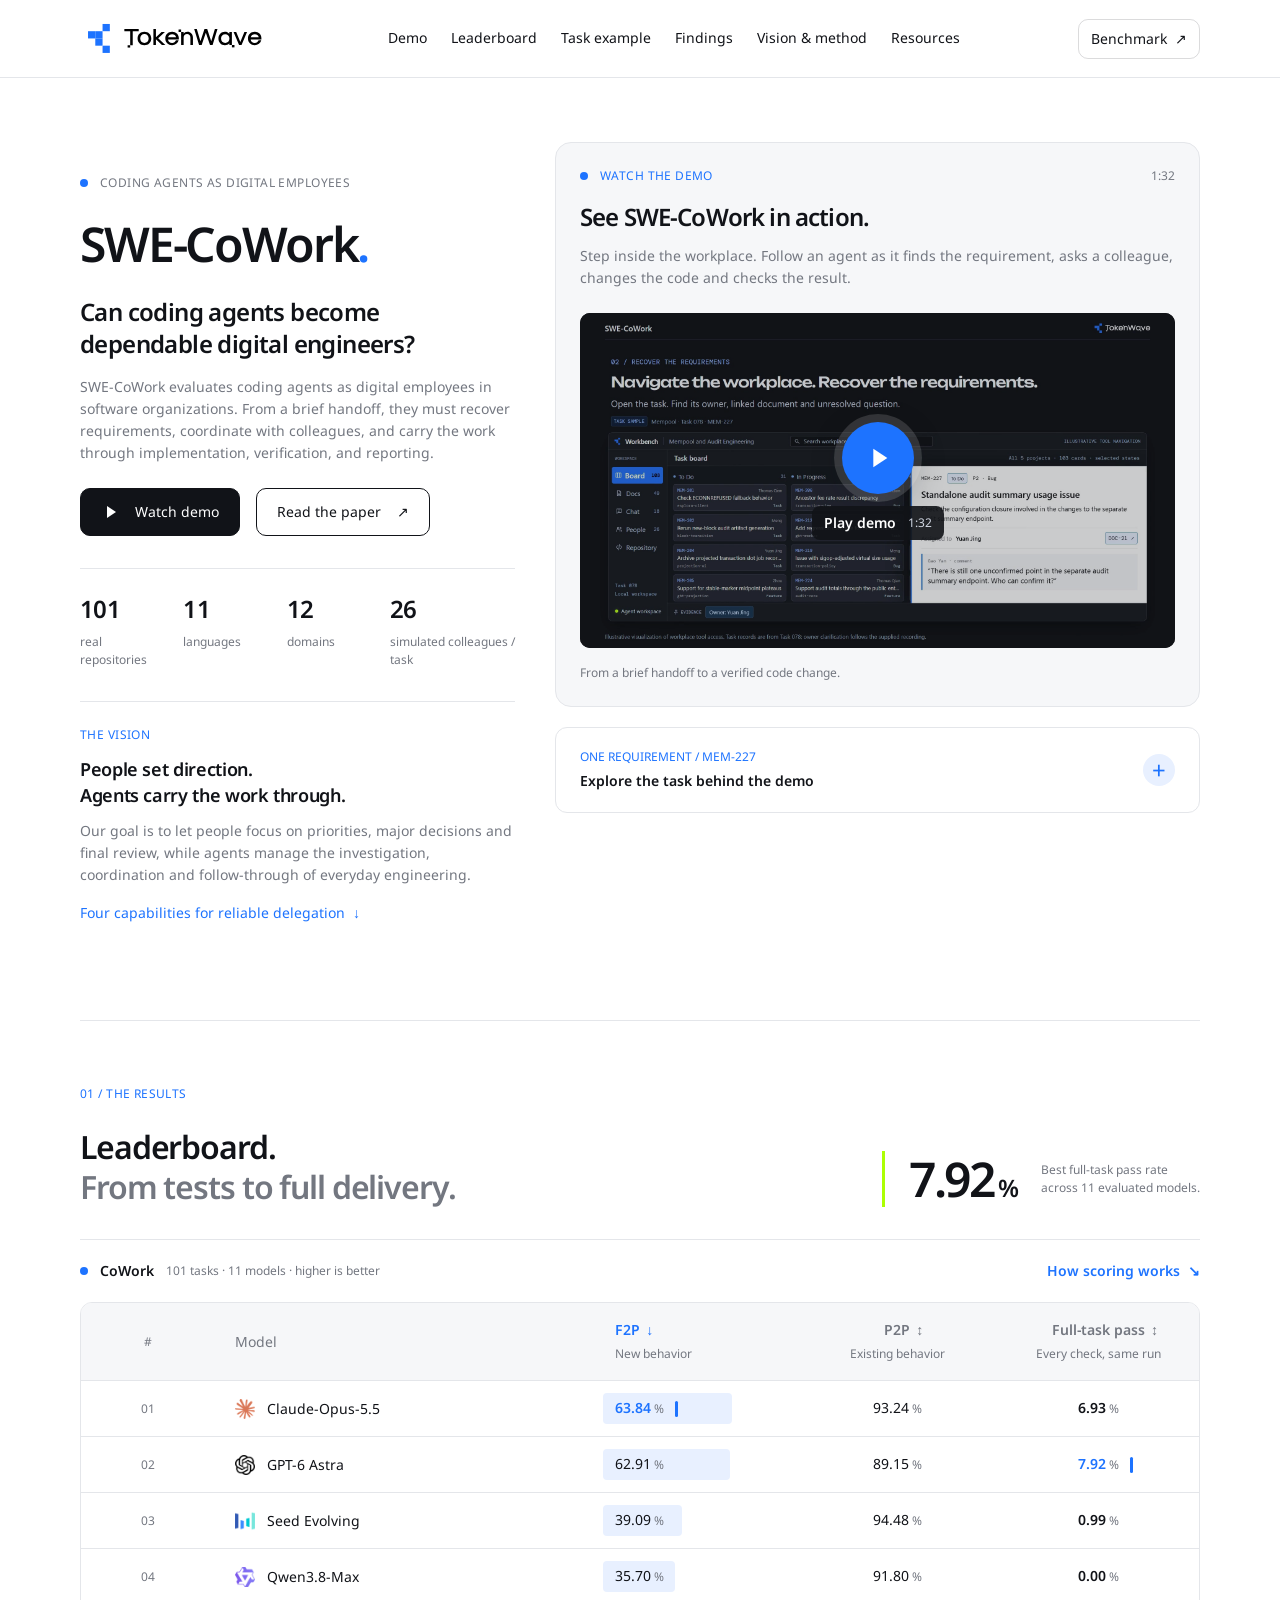
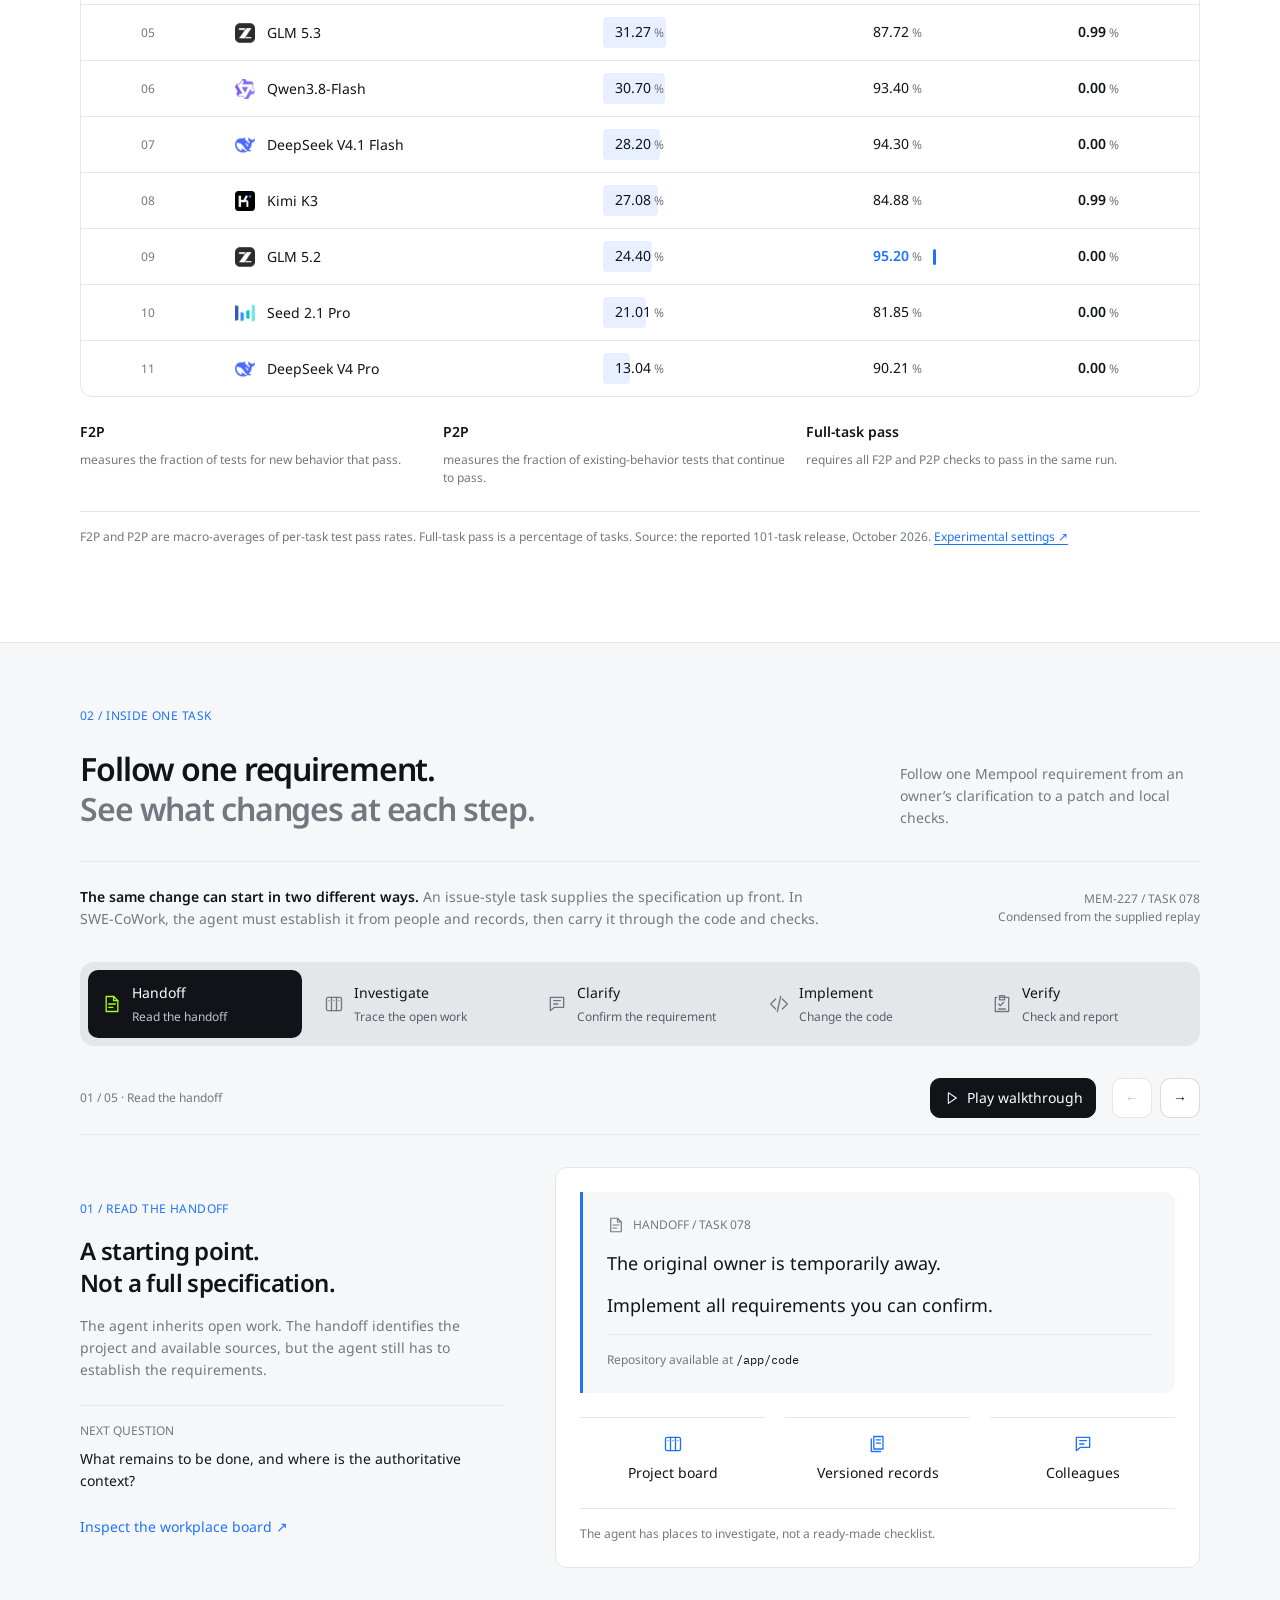
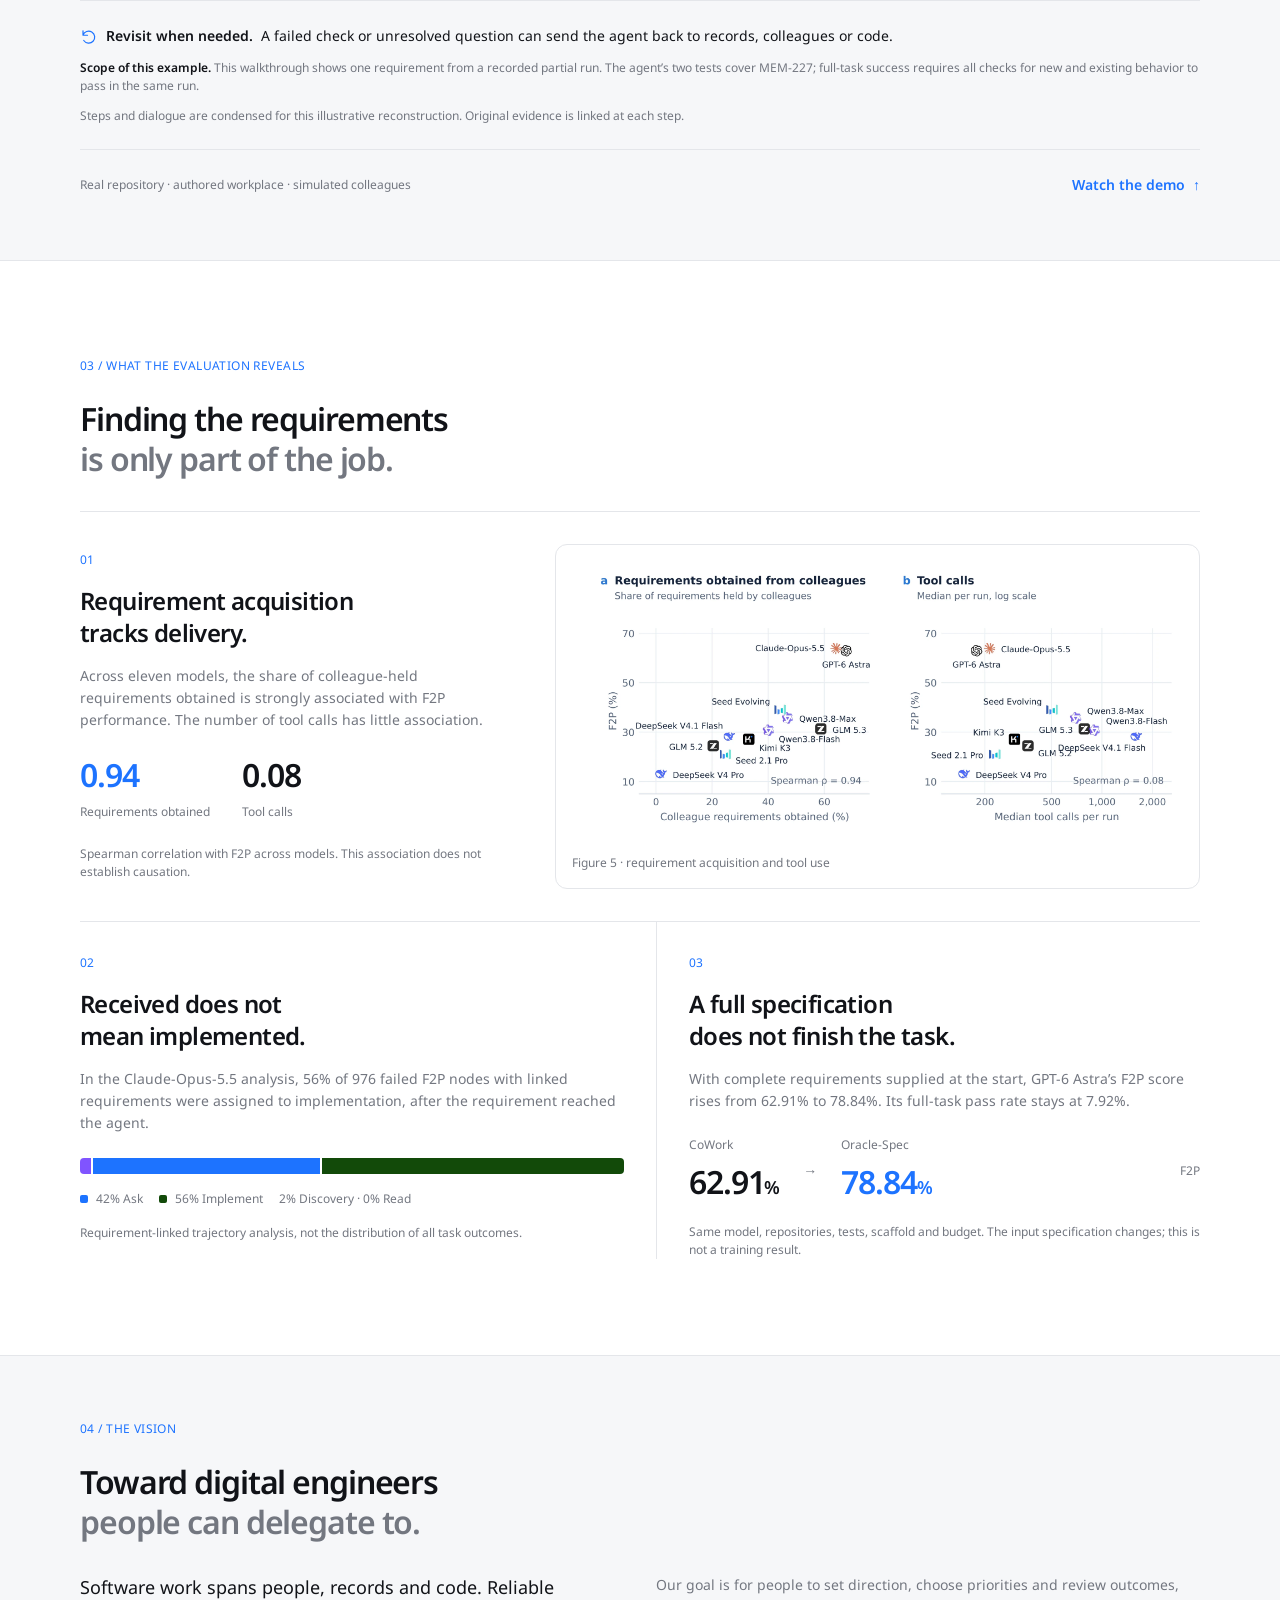
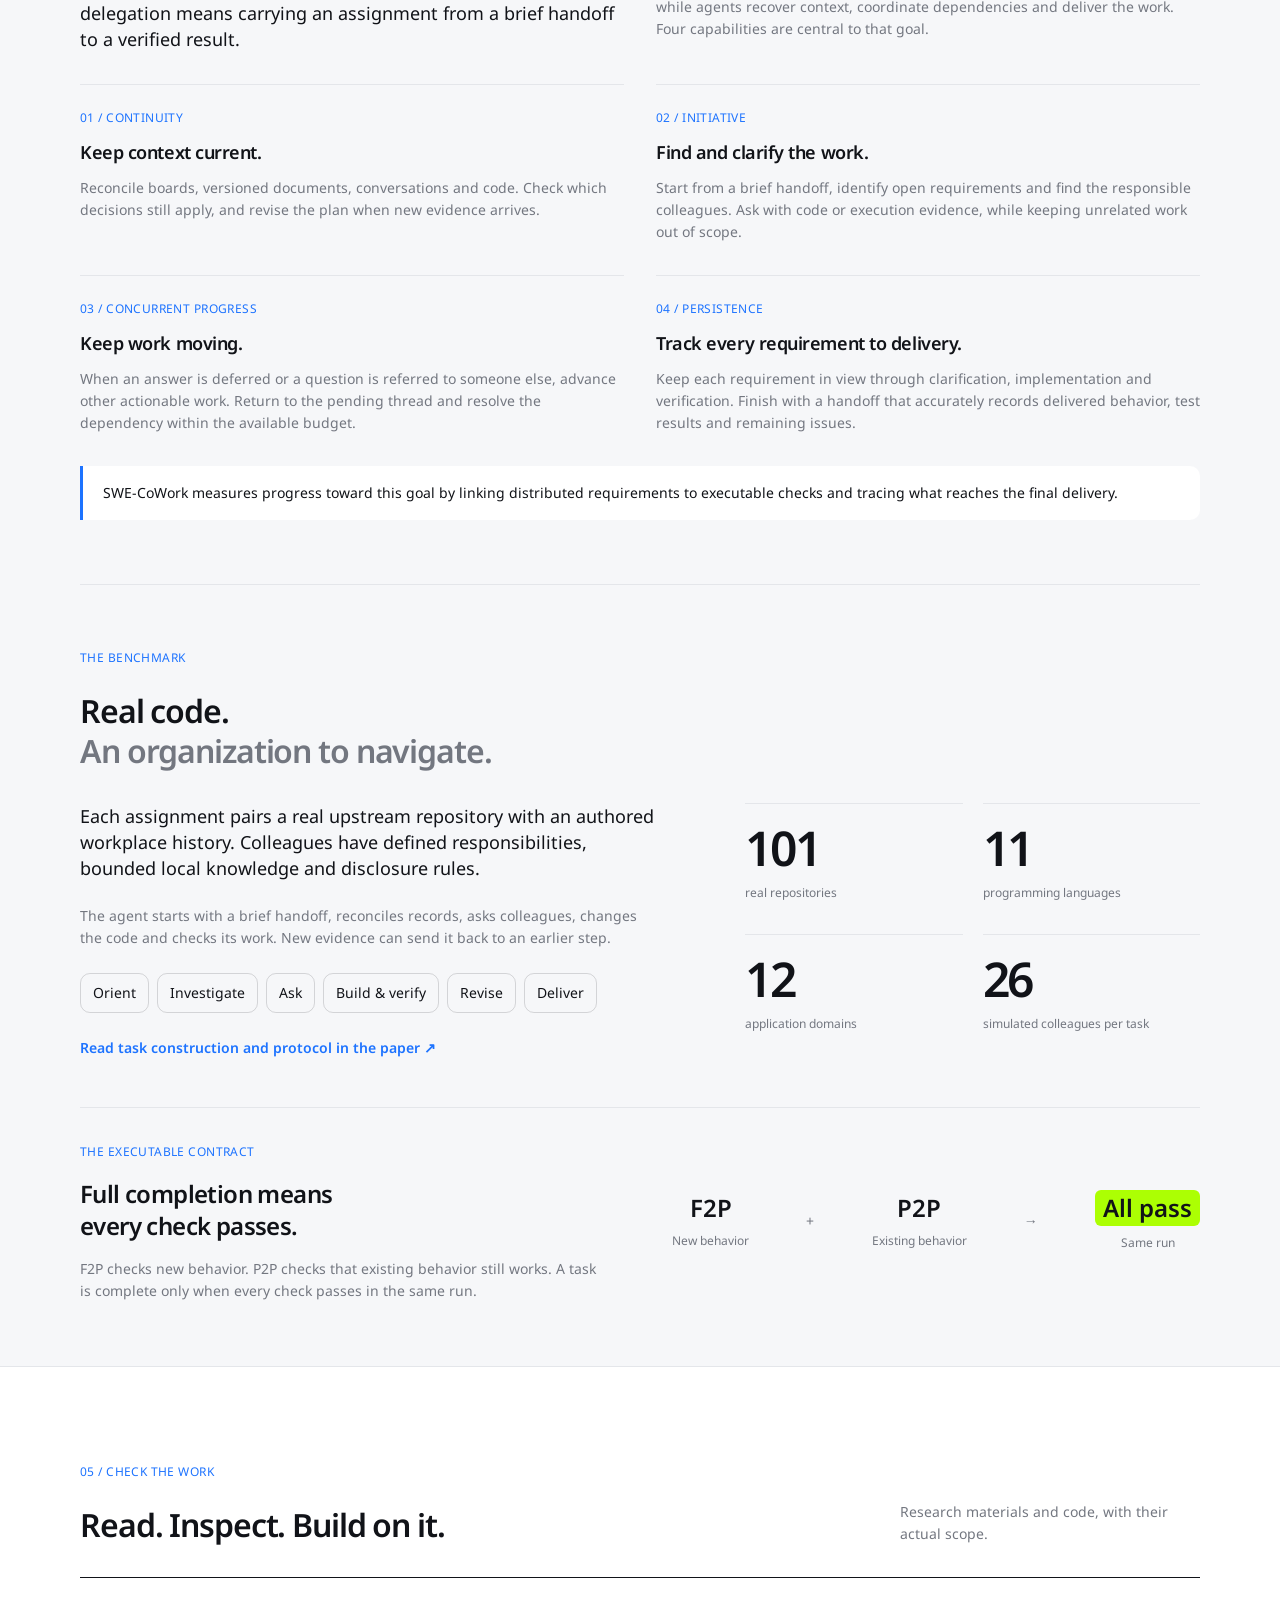
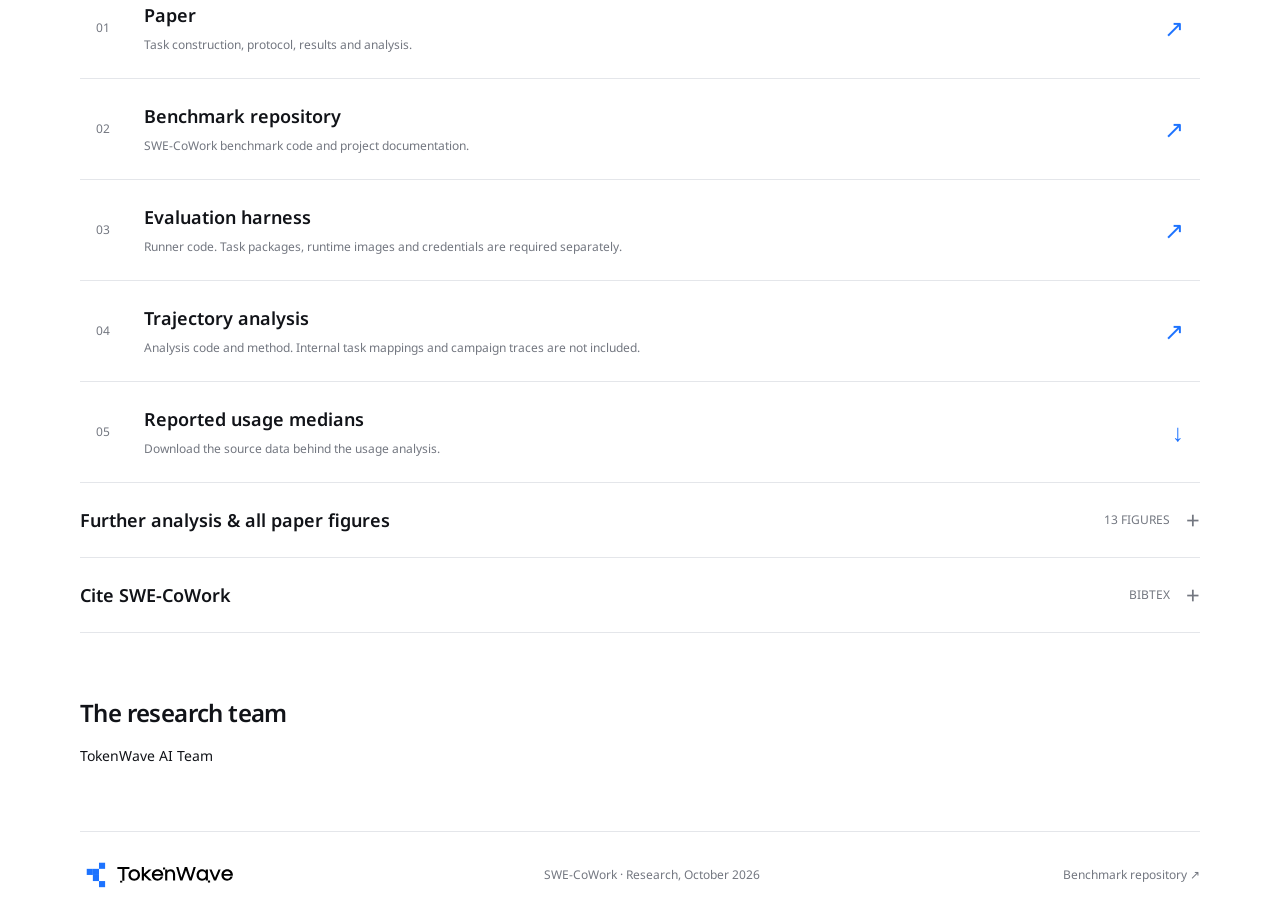
==== index.html @ 83b63624 "Feature an inline demo player in the page hero" ====
<!doctype html>
<html lang="en">
<head>
  <meta charset="utf-8"><meta name="viewport" content="width=device-width,initial-scale=1">
  <meta name="description" content="Toward dependable digital engineers. SWE-CoWork evaluates how coding agents recover requirements, coordinate with colleagues, and carry software work through verification and accountable delivery.">
  <title>SWE-CoWork · Toward dependable digital engineers</title>
  <link rel="canonical" href="https://tokenwave-ai.github.io/swe-cowork-page/">
  <meta property="og:title" content="SWE-CoWork · Toward dependable digital engineers">
  <meta property="og:description" content="A TokenWave AI benchmark for coding agents that recover requirements, coordinate with colleagues, and carry software work through verification and accountable delivery.">
  <meta property="og:type" content="website">
  <meta property="og:url" content="https://tokenwave-ai.github.io/swe-cowork-page/">
  <meta property="og:image" content="https://tokenwave-ai.github.io/swe-cowork-page/assets/swe-cowork-demo-poster.jpg">
  <meta name="twitter:card" content="summary_large_image">
  <meta name="theme-color" content="#FFFFFF"><link rel="icon" href="static/favicon.svg"><link rel="stylesheet" href="styles.css?v=20261106-demo"><link rel="stylesheet" href="flow.css?v=20261105">
  <script defer src="script.js?v=20261106-demo"></script>
</head>
<body>
<svg class="icon-definitions" aria-hidden="true" xmlns="http://www.w3.org/2000/svg"><defs>
<symbol id="icon-handoff" viewBox="0 0 24 24"><path d="M14 3H5v18h14V8Z"/><path d="M14 3v5h5M8 12h8M8 16h5"/></symbol>
<symbol id="icon-board" viewBox="0 0 24 24"><rect x="3" y="4" width="18" height="16" rx="2"/><path d="M9 4v16M15 4v16M6 8h0M12 8h0M18 8h0"/></symbol>
<symbol id="icon-docs" viewBox="0 0 24 24"><path d="M7 3h11v15H7zM4 6v15h11M10 7h5M10 11h5"/></symbol>
<symbol id="icon-chat" viewBox="0 0 24 24"><path d="M4 4h16v12H9l-5 4Z"/><path d="M8 8h8M8 12h5"/></symbol>
<symbol id="icon-code" viewBox="0 0 24 24"><path d="m8 6-6 6 6 6M16 6l6 6-6 6M14 3l-4 18"/></symbol>
<symbol id="icon-checks" viewBox="0 0 24 24"><path d="M9 4h11v17H4V4h2M9 2h6v5H9zM8 12l2 2 4-4M8 18h8"/></symbol>
<symbol id="icon-tick" viewBox="0 0 24 24"><path d="m4 12 5 5L20 6"/></symbol>
<symbol id="icon-arrow" viewBox="0 0 24 24"><path d="M3 12h18m-6-6 6 6-6 6"/></symbol>
<symbol id="icon-play" viewBox="0 0 24 24"><path d="m8 4 12 8-12 8Z"/></symbol>
<symbol id="icon-revisit" viewBox="0 0 24 24"><path d="M4 5v6h6M4 11a8 8 0 1 1 1 7"/></symbol>
</defs></svg>
  <a class="skip" href="#main">Skip to content</a>
  <header class="site-header">
    <a class="brand" href="#top" aria-label="TokenWave — back to top"><img src="assets/tokenwave-horizontal-black.svg" alt="TokenWave" width="475" height="113"></a>
    <nav aria-label="Main navigation"><a href="#demo">Demo</a><a href="#leaderboard">Leaderboard</a><a href="#task">Task example</a><a href="#findings">Findings</a><a href="#method">Vision &amp; method</a><a href="#resources">Resources</a></nav>
    <a class="repository-link" href="https://github.com/TokenWave-AI/swe-cowork-bench" target="_blank" rel="noopener">Benchmark <span aria-hidden="true">↗</span></a>
  </header>
  <main id="main">
    <section class="hero wrap" id="top" aria-labelledby="hero-title">
      <div class="hero-copy">
        <div class="eyebrow"><span class="live-dot"></span> CODING AGENTS AS DIGITAL EMPLOYEES</div>
        <h1 id="hero-title">SWE-<wbr>CoWork<span class="title-period">.</span></h1>
        <p class="hero-question">Can coding agents become<br class="desktop-break"> dependable digital engineers?</p>
        <p class="hero-description">SWE-CoWork evaluates coding agents as digital employees in software organizations. From a brief handoff, they must recover requirements, coordinate with colleagues, and carry the work through implementation, verification, and reporting.</p>
        <div class="hero-actions"><a class="button primary demo-trigger" href="#demo" data-play-demo aria-controls="demo-video"><svg aria-hidden="true"><use href="#icon-play"></use></svg>Watch demo</a><a class="button paper-link" href="static/SWE-CoWork.pdf" target="_blank" rel="noopener">Read the paper <span aria-hidden="true">↗</span></a></div>
        <dl class="hero-specs"><div><dt>101</dt><dd>real repositories</dd></div><div><dt>11</dt><dd>languages</dd></div><div><dt>12</dt><dd>domains</dd></div><div><dt>26</dt><dd>simulated colleagues / task</dd></div></dl>
        <div class="hero-vision">
          <span class="mono">THE VISION</span>
          <h2>People set direction.<br>Agents carry the work through.</h2>
          <p>Our goal is to let people focus on priorities, major decisions and final review, while agents manage the investigation, coordination and follow-through of everyday engineering.</p>
          <a class="text-link" href="#vision">Four capabilities for reliable delegation <span aria-hidden="true">↓</span></a>
        </div>
      </div>
      <div class="hero-dossier">
        <section class="demo-card" id="demo" aria-labelledby="demo-title">
          <div class="demo-heading"><p class="eyebrow"><span class="live-dot"></span> WATCH THE DEMO</p><span class="demo-duration">1:32</span></div>
          <h2 id="demo-title">See SWE-CoWork in action.</h2>
          <p class="demo-description">Step inside the workplace. Follow an agent as it finds the requirement, asks a colleague, changes the code and checks the result.</p>
          <div class="demo-player">
            <video id="demo-video" controls playsinline preload="none" width="1920" height="1080" tabindex="0" aria-label="SWE-CoWork demo" poster="assets/swe-cowork-demo-poster.jpg"><source src="assets/swe-cowork-demo.mp4" type="video/mp4">Your browser does not support this video. <a href="assets/swe-cowork-demo.mp4">Watch the demo.</a></video>
            <button class="demo-play" type="button" aria-label="Play the SWE-CoWork demo, 1 minute 32 seconds" aria-controls="demo-video" hidden><span class="demo-play-icon"><svg aria-hidden="true"><use href="#icon-play"></use></svg></span><span class="demo-play-label">Play demo <span>1:32</span></span></button>
          </div>
          <p class="demo-status" role="status" hidden>The video could not start. <a href="assets/swe-cowork-demo.mp4" target="_blank" rel="noopener">Open the demo directly ↗</a></p>
          <p class="demo-caption">From a brief handoff to a verified code change.</p>
        </section>
        <details class="hero-case">
          <summary><span><small>ONE REQUIREMENT / MEM-227</small><b>Explore the task behind the demo</b></span><span class="hero-case-toggle" aria-hidden="true">+</span></summary>
        <div class="file-tabs" aria-hidden="true"><span>Records</span><span>Colleagues</span><span>Code & checks</span></div>
        <div class="dossier-sheet chain-sheet"><div class="dossier-heading"><span class="mono">ONE REQUIREMENT / MEM-227</span><span class="dossier-status">Illustrative reconstruction</span></div><p class="hero-case-context">A Mempool task: decide what the audit summary should return when no saved audit exists.</p><div class="hero-chain" aria-label="Explore the requirement chain"><button type="button" class="hero-chain-node" data-flow-step="0" aria-pressed="true"><span class="hero-node-icon"><svg aria-hidden="true"><use href="#icon-handoff"></use></svg></span><span><b>Read the handoff</b><small>The original owner is away, and the agent takes over the Mempool work. The handoff points to project records and colleagues.</small></span><span class="hero-node-number">01</span></button><button type="button" class="hero-chain-node" data-flow-step="1" aria-pressed="false"><span class="hero-node-icon"><svg aria-hidden="true"><use href="#icon-board"></use></svg></span><span><b>Trace the open work</b><small>The board lists MEM-227, an unfinished audit-summary task. The agent finds Yuan Jing, the colleague who can confirm the requirements.</small></span><span class="hero-node-number">02</span></button><button type="button" class="hero-chain-node" data-flow-step="2" aria-pressed="false"><span class="hero-node-icon"><svg aria-hidden="true"><use href="#icon-chat"></use></svg></span><span><b>Confirm the requirement</b><small>The colleague confirms two cases: return saved audit data when it exists; otherwise return null. Do not generate a summary from transactions.</small></span><span class="hero-node-number">03</span></button><button type="button" class="hero-chain-node" data-flow-step="3" aria-pressed="false"><span class="hero-node-icon"><svg aria-hidden="true"><use href="#icon-code"></use></svg></span><span><b>Change the code</b><small>The agent removes the code that generates a summary when no audit exists. The function now returns the saved audit or null.</small></span><span class="hero-node-number">04</span></button><button type="button" class="hero-chain-node" data-flow-step="4" aria-pressed="false"><span class="hero-node-icon"><svg aria-hidden="true"><use href="#icon-checks"></use></svg></span><span><b>Check and report</b><small>The agent tests what happens with and without saved audit data. Both tests pass, matching the two cases the colleague described.</small></span><span class="hero-node-number">05</span></button></div><div class="hero-chain-note" data-hero-note><span class="mono">START WITH THE HANDOFF</span><p>The handoff identifies the project and where to look next. The agent uses the board, project records and colleagues to work out which requirements remain open.</p></div><div class="hero-chain-actions"><a href="#task">Explore this requirement ↓</a></div></div>
        </details>
      </div>
    </section>

    <section class="leaderboard section wrap" id="leaderboard" aria-labelledby="leaderboard-title">
      <div class="section-top"><div><p class="eyebrow section-index">01 / THE RESULTS</p><h2 id="leaderboard-title">Leaderboard.<br> <span class="quiet">From tests to full delivery.</span></h2></div><div class="result-callout"><strong>7.92<span>%</span></strong><p>Best full-task pass rate<br> across 11 evaluated models.</p></div></div>
      <div class="leaderboard-toolbar"><div class="setting"><span class="live-dot"></span><strong>CoWork</strong><span>101 tasks · 11 models · higher is better</span></div><a class="text-link" href="#evaluation">How scoring works <span aria-hidden="true">↘</span></a></div>
      <div class="table-scroll" role="region" aria-label="Model leaderboard, scroll horizontally on small screens" tabindex="0">
        <table class="leaderboard-table"><caption class="sr-only">Model results in the CoWork setting. Click a metric heading to sort.</caption><thead><tr><th scope="col" class="rank">#</th><th scope="col">Model</th><th scope="col" aria-sort="descending" data-col="f2p"><button data-sort="f2p" type="button"><span class="metric-heading">F2P<span class="sort-arrow" aria-hidden="true">↓</span></span><small>New behavior</small></button></th><th scope="col" data-col="p2p"><button data-sort="p2p" type="button"><span class="metric-heading">P2P<span class="sort-arrow" aria-hidden="true">↕</span></span><small>Existing behavior</small></button></th><th scope="col" data-col="passRate"><button data-sort="passRate" type="button"><span class="metric-heading">Full-task pass<span class="sort-arrow" aria-hidden="true">↕</span></span><small>Every check, same run</small></button></th></tr></thead><tbody><tr data-name="Claude-Opus-5.5"><td class="rank">01</td><th scope="row"><span class="model-id"><img src="static/logos/claude.png" alt="">Claude-Opus-5.5</span></th><td class="score-cell" data-value="63.84"><span class="score-bar" style="--score:63.84%"></span><span class="metric-value">63.84<small>%</small></span></td><td data-value="93.24"><span class="metric-value">93.24<small>%</small></span></td><td data-value="6.93"><b class="metric-value">6.93<small>%</small></b></td></tr><tr data-name="GPT-6 Astra"><td class="rank">02</td><th scope="row"><span class="model-id"><img src="static/logos/gpt.png" alt="">GPT-6 Astra</span></th><td class="score-cell" data-value="62.91"><span class="score-bar" style="--score:62.91%"></span><span class="metric-value">62.91<small>%</small></span></td><td data-value="89.15"><span class="metric-value">89.15<small>%</small></span></td><td data-value="7.92"><b class="metric-value">7.92<small>%</small></b></td></tr><tr data-name="Seed Evolving"><td class="rank">03</td><th scope="row"><span class="model-id"><img src="static/logos/seed.png" alt="">Seed Evolving</span></th><td class="score-cell" data-value="39.09"><span class="score-bar" style="--score:39.09%"></span><span class="metric-value">39.09<small>%</small></span></td><td data-value="94.48"><span class="metric-value">94.48<small>%</small></span></td><td data-value="0.99"><b class="metric-value">0.99<small>%</small></b></td></tr><tr data-name="Qwen3.8-Max"><td class="rank">04</td><th scope="row"><span class="model-id"><img src="static/logos/qwen.png" alt="">Qwen3.8-Max</span></th><td class="score-cell" data-value="35.7"><span class="score-bar" style="--score:35.7%"></span><span class="metric-value">35.70<small>%</small></span></td><td data-value="91.8"><span class="metric-value">91.80<small>%</small></span></td><td data-value="0.0"><b class="metric-value">0.00<small>%</small></b></td></tr><tr data-name="GLM 5.3"><td class="rank">05</td><th scope="row"><span class="model-id"><img src="static/logos/glm.png" alt="">GLM 5.3</span></th><td class="score-cell" data-value="31.27"><span class="score-bar" style="--score:31.27%"></span><span class="metric-value">31.27<small>%</small></span></td><td data-value="87.72"><span class="metric-value">87.72<small>%</small></span></td><td data-value="0.99"><b class="metric-value">0.99<small>%</small></b></td></tr><tr data-name="Qwen3.8-Flash"><td class="rank">06</td><th scope="row"><span class="model-id"><img src="static/logos/qwen.png" alt="">Qwen3.8-Flash</span></th><td class="score-cell" data-value="30.7"><span class="score-bar" style="--score:30.7%"></span><span class="metric-value">30.70<small>%</small></span></td><td data-value="93.4"><span class="metric-value">93.40<small>%</small></span></td><td data-value="0.0"><b class="metric-value">0.00<small>%</small></b></td></tr><tr data-name="DeepSeek V4.1 Flash"><td class="rank">07</td><th scope="row"><span class="model-id"><img src="static/logos/deepseek.png" alt="">DeepSeek V4.1 Flash</span></th><td class="score-cell" data-value="28.2"><span class="score-bar" style="--score:28.2%"></span><span class="metric-value">28.20<small>%</small></span></td><td data-value="94.3"><span class="metric-value">94.30<small>%</small></span></td><td data-value="0.0"><b class="metric-value">0.00<small>%</small></b></td></tr><tr data-name="Kimi K3"><td class="rank">08</td><th scope="row"><span class="model-id"><img src="static/logos/kimi.png" alt="">Kimi K3</span></th><td class="score-cell" data-value="27.08"><span class="score-bar" style="--score:27.08%"></span><span class="metric-value">27.08<small>%</small></span></td><td data-value="84.88"><span class="metric-value">84.88<small>%</small></span></td><td data-value="0.99"><b class="metric-value">0.99<small>%</small></b></td></tr><tr data-name="GLM 5.2"><td class="rank">09</td><th scope="row"><span class="model-id"><img src="static/logos/glm.png" alt="">GLM 5.2</span></th><td class="score-cell" data-value="24.4"><span class="score-bar" style="--score:24.4%"></span><span class="metric-value">24.40<small>%</small></span></td><td data-value="95.2"><span class="metric-value">95.20<small>%</small></span></td><td data-value="0.0"><b class="metric-value">0.00<small>%</small></b></td></tr><tr data-name="Seed 2.1 Pro"><td class="rank">10</td><th scope="row"><span class="model-id"><img src="static/logos/seed.png" alt="">Seed 2.1 Pro</span></th><td class="score-cell" data-value="21.01"><span class="score-bar" style="--score:21.01%"></span><span class="metric-value">21.01<small>%</small></span></td><td data-value="81.85"><span class="metric-value">81.85<small>%</small></span></td><td data-value="0.0"><b class="metric-value">0.00<small>%</small></b></td></tr><tr data-name="DeepSeek V4 Pro"><td class="rank">11</td><th scope="row"><span class="model-id"><img src="static/logos/deepseek.png" alt="">DeepSeek V4 Pro</span></th><td class="score-cell" data-value="13.04"><span class="score-bar" style="--score:13.04%"></span><span class="metric-value">13.04<small>%</small></span></td><td data-value="90.21"><span class="metric-value">90.21<small>%</small></span></td><td data-value="0.0"><b class="metric-value">0.00<small>%</small></b></td></tr></tbody></table>
      </div>
      <div class="metric-notes"><p><b>F2P</b> measures the fraction of tests for new behavior that pass.</p><p><b>P2P</b> measures the fraction of existing-behavior tests that continue to pass.</p><p><b>Full-task pass</b> requires all F2P and P2P checks to pass in the same run.</p></div>
      <p class="data-note">F2P and P2P are macro-averages of per-task test pass rates. Full-task pass is a percentage of tasks. Source: the reported 101-task release, October 2026. <a href="static/SWE-CoWork.pdf" target="_blank" rel="noopener">Experimental settings ↗</a></p>
    </section>

    <section class="task-section section" id="task" aria-labelledby="task-title"><div class="wrap">
      <div class="section-top"><div><p class="eyebrow section-index">02 / INSIDE ONE TASK</p><h2 id="task-title">Follow one requirement.<br> <span class="quiet">See what changes at each step.</span></h2></div><p class="section-aside">Follow one Mempool requirement from an owner’s clarification to a patch and local checks.</p></div>
      <div class="flow-intro"><p><b>The same change can start in two different ways.</b> An issue-style task supplies the specification up front. In SWE-CoWork, the agent must establish it from people and records, then carry it through the code and checks.</p><span class="flow-source">MEM-227 / TASK 078<br> Condensed from the supplied replay</span></div>
      <div class="flow-rail" role="tablist" aria-label="Follow a requirement through SWE-CoWork">
        <button type="button" role="tab" class="flow-node" id="flow-tab-0" aria-controls="flow-panel-0" aria-selected="true" tabindex="0" data-flow-step="0"><span class="flow-icon"><svg aria-hidden="true"><use href="#icon-handoff"></use></svg></span><span class="flow-short">Handoff</span><span class="flow-action">Read the handoff</span></button><button type="button" role="tab" class="flow-node" id="flow-tab-1" aria-controls="flow-panel-1" aria-selected="false" tabindex="-1" data-flow-step="1"><span class="flow-icon"><svg aria-hidden="true"><use href="#icon-board"></use></svg></span><span class="flow-short">Investigate</span><span class="flow-action">Trace the open work</span></button><button type="button" role="tab" class="flow-node" id="flow-tab-2" aria-controls="flow-panel-2" aria-selected="false" tabindex="-1" data-flow-step="2"><span class="flow-icon"><svg aria-hidden="true"><use href="#icon-chat"></use></svg></span><span class="flow-short">Clarify</span><span class="flow-action">Confirm the requirement</span></button><button type="button" role="tab" class="flow-node" id="flow-tab-3" aria-controls="flow-panel-3" aria-selected="false" tabindex="-1" data-flow-step="3"><span class="flow-icon"><svg aria-hidden="true"><use href="#icon-code"></use></svg></span><span class="flow-short">Implement</span><span class="flow-action">Change the code</span></button><button type="button" role="tab" class="flow-node" id="flow-tab-4" aria-controls="flow-panel-4" aria-selected="false" tabindex="-1" data-flow-step="4"><span class="flow-icon"><svg aria-hidden="true"><use href="#icon-checks"></use></svg></span><span class="flow-short">Verify</span><span class="flow-action">Check and report</span></button>
      </div>
      <div class="flow-controls"><span class="flow-counter" data-flow-counter>01 / 05 · Read the handoff</span><div><button type="button" class="flow-play" data-flow-play><svg aria-hidden="true"><use href="#icon-play"></use></svg><span>Play walkthrough</span></button><button class="flow-prev" type="button" data-flow-prev aria-label="Previous workflow step">←</button><button type="button" data-flow-next aria-label="Next workflow step">→</button></div></div>
      <div class="flow-stage" id="flow-panel-0" role="tabpanel" aria-labelledby="flow-tab-0">
        <div class="flow-step-copy"><span class="mono case-label">01 / READ THE HANDOFF</span><h3>A starting point.<br> Not a full specification.</h3><p>The agent inherits open work. The handoff identifies the project and available sources, but the agent still has to establish the requirements.</p><div class="flow-question"><span>NEXT QUESTION</span>What remains to be done, and where is the authoritative context?</div><a class="flow-proof zoom-image" href="assets/mempool-board.png" data-image="assets/mempool-board.png" data-caption="Task 078 workplace board. An environment preview, not a record of completed work.">Inspect the workplace board ↗</a></div>
        <div class="flow-diagram handoff-scene"><div class="diagram-note"><div class="diagram-label"><svg aria-hidden="true"><use href="#icon-handoff"></use></svg> HANDOFF / TASK 078</div><p>The original owner is temporarily away.</p><p>Implement all requirements you can confirm.</p><span class="diagram-note-foot">Repository available at <code>/app/code</code></span></div><div class="source-branches"><div><svg aria-hidden="true"><use href="#icon-board"></use></svg><span>Project board</span></div><div><svg aria-hidden="true"><use href="#icon-docs"></use></svg><span>Versioned records</span></div><div><svg aria-hidden="true"><use href="#icon-chat"></use></svg><span>Colleagues</span></div></div><p class="diagram-caption">The agent has places to investigate, not a ready-made checklist.</p></div>
      </div>
      <div class="flow-stage" id="flow-panel-1" role="tabpanel" aria-labelledby="flow-tab-1" hidden>
        <div class="flow-step-copy"><span class="mono case-label">02 / TRACE THE OPEN WORK</span><h3>Find the task.<br> Find the responsible owner.</h3><p>MEM-227 points to an audit-summary follow-up. The agent uses the workplace context to identify the colleague who can confirm its contract.</p><div class="flow-question"><span>NEXT QUESTION</span>What should the summary return when no audit has been stored?</div><a class="flow-proof zoom-image" href="assets/mempool-board.png" data-image="assets/mempool-board.png" data-caption="Mempool task board, retained as an original source view.">Inspect the original board ↗</a></div>
        <div class="flow-diagram investigate-scene"><div class="mini-task"><div class="diagram-label"><svg aria-hidden="true"><use href="#icon-board"></use></svg> BOARD / MEM-227</div><h4>Separate audit summary</h4><p>An open follow-up. The compatibility contract needs confirmation.</p><div class="task-owner"><span class="person-initial">YJ</span><div><b>Yuan Jing</b><small>Responsible colleague</small></div></div></div><div class="evidence-connection"><span>trace the requirement</span><svg aria-hidden="true"><use href="#icon-arrow"></use></svg></div><div class="owner-question"><svg aria-hidden="true"><use href="#icon-chat"></use></svg><span>Ask about the confirmed output contract.</span></div><p class="diagram-caption">Records provide leads. The owner supplies the clarification.</p></div>
      </div>
      <div class="flow-stage" id="flow-panel-2" role="tabpanel" aria-labelledby="flow-tab-2" hidden>
        <div class="flow-step-copy"><span class="mono case-label">03 / CONFIRM THE CONTRACT</span><h3>The answer determines<br> what must be built.</h3><p>The owner confirms that the summary must use persisted audit data. If none exists, it must return null. It must not synthesize a summary from transactions.</p><div class="flow-question"><span>CONFIRMED REQUIREMENT</span>Stored audit data or null. No synthesized fallback.</div><a class="flow-proof zoom-image" href="assets/mempool-clarification.png" data-image="assets/mempool-clarification.png" data-caption="Recorded owner reply, shown with the English explanatory overlay from our edited replay.">Inspect the recorded reply ↗</a></div>
        <div class="flow-diagram clarification-scene"><div class="mini-conversation"><div class="message agent-message"><span>AGENT</span><p>Which data source backs the audit summary? What should it return when no audit is stored?</p></div><div class="message owner-message"><span><i class="person-initial">YJ</i> YUAN JING / OWNER</span><p>Only persisted audit data. If no audit exists, return null. Do not synthesize a summary.</p></div></div><div class="contract-branches"><span>Audit exists <b>→ stored audit</b></span><span>No audit <b>→ null</b></span></div><p class="diagram-caption">Conversation condensed for clarity from the recorded exchange.</p></div>
      </div>
      <div class="flow-stage" id="flow-panel-3" role="tabpanel" aria-labelledby="flow-tab-3" hidden>
        <div class="flow-step-copy"><span class="mono case-label">04 / CHANGE THE CODE</span><h3>Carry the clarification<br> into the implementation.</h3><p>The patch removes a synthesized-summary fallback and uses the persisted audit result. The diagram shows the behavior change; the source view contains the recorded diff.</p><div class="flow-question"><span>IMPLEMENTATION TARGET</span>Make the code match the owner’s confirmed contract.</div><a class="flow-proof zoom-image" href="assets/mempool-patch.png" data-image="assets/mempool-patch.png" data-caption="Recorded patch from the same partial-run excerpt, shown with the English explanatory overlay.">Inspect the recorded patch ↗</a></div>
        <div class="flow-diagram implementation-scene"><div class="behavior-change"><div class="behavior-before"><span class="diagram-label">REMOVED FALLBACK</span><p><del>Build a summary from transactions when no audit exists.</del></p></div><div class="behavior-after"><span class="diagram-label"><svg aria-hidden="true"><use href="#icon-code"></use></svg> CONFIRMED BEHAVIOR</span><div><span>Stored audit</span><b>→</b><code>return audit</code></div><div><span>No audit</span><b>→</b><code>return null</code></div></div></div><p class="diagram-caption">A schematic of the behavior, not a verbatim code listing.</p></div>
      </div>
      <div class="flow-stage" id="flow-panel-4" role="tabpanel" aria-labelledby="flow-tab-4" hidden>
        <div class="flow-step-copy"><span class="mono case-label">05 / CHECK THE CONFIRMED BEHAVIOR</span><h3>Test both cases.<br> Check the results.</h3><p>The agent writes two tests for MEM-227. One checks that an existing audit is returned; the other checks that a missing audit produces null without generating a replacement summary. Both tests pass.</p><div class="flow-question"><span>WHAT THE TESTS CHECK</span>Does the code handle both cases as the colleague specified?</div><a class="flow-proof zoom-image" href="assets/mempool-checks.png" data-image="assets/mempool-checks.png" data-caption="Recorded tests written by the agent for MEM-227: both the saved-audit and missing-audit checks pass.">Inspect the recorded checks ↗</a></div>
        <div class="flow-diagram verify-scene"><div class="probe-ledger"><div class="diagram-label"><svg aria-hidden="true"><use href="#icon-checks"></use></svg> TARGETED CHECKS / MEM-227</div><div class="probe-row"><span>Saved audit: return the stored data</span><b><svg aria-hidden="true"><use href="#icon-tick"></use></svg> PASS</b></div><div class="probe-row"><span>No saved audit: return null</span><b><svg aria-hidden="true"><use href="#icon-tick"></use></svg> PASS</b></div><div class="probe-total"><strong>2 / 2</strong><span>targeted tests passed</span></div></div><p class="diagram-caption">The two checks correspond to the two cases confirmed by the colleague.</p></div>
      </div>
      <div class="workflow-footer"><span><svg aria-hidden="true"><use href="#icon-revisit"></use></svg><b>Revisit when needed.</b> A failed check or unresolved question can send the agent back to records, colleagues or code.</span><p><b>Scope of this example.</b> This walkthrough shows one requirement from a recorded partial run. The agent’s two tests cover MEM-227; full-task success requires all checks for new and existing behavior to pass in the same run.</p><p>Steps and dialogue are condensed for this illustrative reconstruction. Original evidence is linked at each step.</p></div>
      <div class="case-footer"><p>Real repository · authored workplace · simulated colleagues</p><a class="text-link" href="#demo" data-play-demo aria-controls="demo-video">Watch the demo <span aria-hidden="true">↑</span></a></div>
    </div></section>

    <section class="findings section wrap" id="findings" aria-labelledby="findings-title">
      <p class="eyebrow section-index">03 / WHAT THE EVALUATION REVEALS</p><h2 id="findings-title">Finding the requirements<br> <span class="quiet">is only part of the job.</span></h2>
      <article class="feature-finding"><div class="finding-copy"><span class="finding-no">01</span><h3>Requirement acquisition<br> tracks delivery.</h3><p>Across eleven models, the share of colleague-held requirements obtained is strongly associated with F2P performance. The number of tool calls has little association.</p><div class="rho-pair"><div><b>0.94</b><span>Requirements obtained</span></div><div><b>0.08</b><span>Tool calls</span></div></div><p class="data-note">Spearman correlation with F2P across models. This association does not establish causation.</p></div><figure><button class="zoom-image" type="button" data-image="static/figures/fig05.webp" data-caption="Requirement acquisition, tool calls and delivery across eleven models. Figure 5 from the paper." aria-label="Enlarge Figure 5, requirement acquisition and tool calls"><img src="static/figures/fig05.webp" alt="Paper figure comparing F2P with requirement acquisition and with tool calls" loading="lazy"></button><figcaption>Figure 5 · requirement acquisition and tool use</figcaption></figure></article>
      <div class="paired-findings"><article><span class="finding-no">02</span><h3>Received does not<br> mean implemented.</h3><p>In the Claude-Opus-5.5 analysis, 56% of 976 failed F2P nodes with linked requirements were assigned to implementation, after the requirement reached the agent.</p><div class="failure-strip" aria-label="Failure stages: Discovery 2%, Ask 42%, Read 0%, Implement 56%"><span style="flex:2" class="discovery"></span><span style="flex:42" class="ask"></span><span style="flex:56" class="implement"></span></div><div class="strip-legend"><span><i class="ask"></i>42% Ask</span><span><i class="implement"></i>56% Implement</span><span>2% Discovery · 0% Read</span></div><p class="data-note">Requirement-linked trajectory analysis, not the distribution of all task outcomes.</p></article><article><span class="finding-no">03</span><h3>A full specification<br> does not finish the task.</h3><p>With complete requirements supplied at the start, GPT-6 Astra’s F2P score rises from 62.91% to 78.84%. Its full-task pass rate stays at 7.92%.</p><div class="oracle-comparison"><div><span>CoWork</span><b>62.91<small>%</small></b></div><span aria-hidden="true">→</span><div><span>Oracle-Spec</span><b>78.84<small>%</small></b></div><span class="oracle-label">F2P</span></div><p class="data-note">Same model, repositories, tests, scaffold and budget. The input specification changes; this is not a training result.</p></article></div>
    </section>

    <section class="method-section section" id="method" aria-labelledby="vision-title"><div class="wrap">
      <div class="vision-overview" id="vision">
        <p class="eyebrow section-index">04 / THE VISION</p>
        <h2 id="vision-title">Toward digital engineers<br><span class="quiet">people can delegate to.</span></h2>
        <div class="vision-intro">
          <p class="vision-lead">Software work spans people, records and code. Reliable delegation means carrying an assignment from a brief handoff to a verified result.</p>
          <p>Our goal is for people to set direction, choose priorities and review outcomes, while agents recover context, coordinate dependencies and deliver the work. Four capabilities are central to that goal.</p>
        </div>
        <div class="vision-capabilities">
          <article><span class="mono">01 / CONTINUITY</span><h3>Keep context current.</h3><p>Reconcile boards, versioned documents, conversations and code. Check which decisions still apply, and revise the plan when new evidence arrives.</p></article>
          <article><span class="mono">02 / INITIATIVE</span><h3>Find and clarify the work.</h3><p>Start from a brief handoff, identify open requirements and find the responsible colleagues. Ask with code or execution evidence, while keeping unrelated work out of scope.</p></article>
          <article><span class="mono">03 / CONCURRENT PROGRESS</span><h3>Keep work moving.</h3><p>When an answer is deferred or a question is referred to someone else, advance other actionable work. Return to the pending thread and resolve the dependency within the available budget.</p></article>
          <article><span class="mono">04 / PERSISTENCE</span><h3>Track every requirement to delivery.</h3><p>Keep each requirement in view through clarification, implementation and verification. Finish with a handoff that accurately records delivered behavior, test results and remaining issues.</p></article>
        </div>
        <p class="vision-bridge">SWE-CoWork measures progress toward this goal by linking distributed requirements to executable checks and tracing what reaches the final delivery.</p>
      </div>
      <div class="benchmark-overview">
      <p class="eyebrow section-index">THE BENCHMARK</p><h2 id="method-title">Real code.<br> <span class="quiet">An organization to navigate.</span></h2>
      <div class="method-layout"><div class="method-copy"><p class="large-copy">Each assignment pairs a real upstream repository with an authored workplace history. Colleagues have defined responsibilities, bounded local knowledge and disclosure rules.</p><p>The agent starts with a brief handoff, reconciles records, asks colleagues, changes the code and checks its work. New evidence can send it back to an earlier step.</p><div class="method-loop" aria-label="An iterative workflow"><span>Orient</span><span>Investigate</span><span>Ask</span><span>Build & verify</span><span>Revise</span><span>Deliver</span></div><a class="text-link" href="static/SWE-CoWork.pdf" target="_blank" rel="noopener">Read task construction and protocol in the paper ↗</a></div><dl class="method-stats"><div><dt>101</dt><dd>real repositories</dd></div><div><dt>11</dt><dd>programming languages</dd></div><div><dt>12</dt><dd>application domains</dd></div><div><dt>26</dt><dd>simulated colleagues per task</dd></div></dl></div>
      <div class="evaluation" id="evaluation"><div><span class="mono">THE EXECUTABLE CONTRACT</span><h3>Full completion means<br> every check passes.</h3><p>F2P checks new behavior. P2P checks that existing behavior still works. A task is complete only when every check passes in the same run.</p></div><div class="evaluation-equation"><span><b>F2P</b><small>New behavior</small></span><i>+</i><span><b>P2P</b><small>Existing behavior</small></span><i>→</i><span class="complete-condition"><b>All pass</b><small>Same run</small></span></div></div>
      </div>
    </div></section>

    <section class="resources section wrap" id="resources" aria-labelledby="resources-title"><div class="section-top"><div><p class="eyebrow section-index">05 / CHECK THE WORK</p><h2 id="resources-title">Read. Inspect. Build on it.</h2></div><p class="section-aside">Research materials and code, with their actual scope.</p></div>
      <div class="resource-list"><a href="static/SWE-CoWork.pdf" target="_blank" rel="noopener"><span class="resource-index">01</span><span><b>Paper</b><small>Task construction, protocol, results and analysis.</small></span><span aria-hidden="true">↗</span></a><a href="https://github.com/TokenWave-AI/swe-cowork-bench" target="_blank" rel="noopener"><span class="resource-index">02</span><span><b>Benchmark repository</b><small>SWE-CoWork benchmark code and project documentation.</small></span><span aria-hidden="true">↗</span></a><a href="https://github.com/TokenWave-AI/cowork-bench-harness" target="_blank" rel="noopener"><span class="resource-index">03</span><span><b>Evaluation harness</b><small>Runner code. Task packages, runtime images and credentials are required separately.</small></span><span aria-hidden="true">↗</span></a><a href="https://github.com/TokenWave-AI/cowork-skill" target="_blank" rel="noopener"><span class="resource-index">04</span><span><b>Trajectory analysis</b><small>Analysis code and method. Internal task mappings and campaign traces are not included.</small></span><span aria-hidden="true">↗</span></a><a href="static/data/usage-medians.json" download><span class="resource-index">05</span><span><b>Reported usage medians</b><small>Download the source data behind the usage analysis.</small></span><span aria-hidden="true">↓</span></a></div>
      <details class="supplement"><summary><span>Further analysis & all paper figures</span><span class="details-count">13 FIGURES <i aria-hidden="true">+</i></span></summary><div class="supplement-content"><p>Full figure captions are retained from the original project page. Select any figure to inspect it at full resolution.</p><div class="figure-gallery"><figure class="paper-figure"><button class="zoom-image" type="button" data-image="static/figures/fig01.webp" data-caption="Figure 1  The same Click requirement presented directly as an issue (left) and within an ongoing SWE-CoWork assignment (right). Knowledge is distributed among digital employees and workplace records; the agent recovers the requirement, consults the responsible colleague, implements and verifies the change, and updates its interpretation when new evidence appears." aria-label="Enlarge The same Click requirement as an issue-based task and as an ongoing SWE-CoWork assignment"><img src="static/figures/fig01.webp" alt="The same Click requirement as an issue-based task and as an ongoing SWE-CoWork assignment" loading="lazy"></button><figcaption><b>Figure 1</b> The same Click requirement presented directly as an issue (left) and within an ongoing SWE-CoWork assignment (right). Knowledge is distributed among digital employees and workplace records; the agent recovers the requirement, consults the responsible colleague, implements and verifies the change, and updates its interpretation when new evidence appears.</figcaption></figure><figure class="paper-figure"><button class="zoom-image" type="button" data-image="static/figures/fig02.webp" data-caption="Figure 2  Composition of the 101 SWE-CoWork tasks: (a) primary language, (b) application domain, (c) production lines added, on a log axis, (d) verifier test nodes per task. Dashed lines mark medians." aria-label="Enlarge Composition of the 101 tasks"><img src="static/figures/fig02.webp" alt="Composition of the 101 tasks" loading="lazy"></button><figcaption><b>Figure 2</b> Composition of the 101 SWE-CoWork tasks: (a) primary language, (b) application domain, (c) production lines added, on a log axis, (d) verifier test nodes per task. Dashed lines mark medians.</figcaption></figure><figure class="paper-figure"><button class="zoom-image" type="button" data-image="static/figures/fig03.webp" data-caption="Figure 3  An owner clarification changes a timesheet export implementation in a recorded run (task 094, Kimai). The owner specifies that the user’s preference must be evaluated on every render, and the agent updates its implementation and tests." aria-label="Enlarge An owner clarification changes a timesheet export in task 094, Kimai"><img src="static/figures/fig03.webp" alt="An owner clarification changes a timesheet export in task 094, Kimai" loading="lazy"></button><figcaption><b>Figure 3</b> An owner clarification changes a timesheet export implementation in a recorded run (task 094, Kimai). The owner specifies that the user’s preference must be evaluated on every render, and the agent updates its implementation and tests.</figcaption></figure><figure class="paper-figure"><button class="zoom-image" type="button" data-image="static/figures/fig04.webp" data-caption="Figure 4  Five workplace information challenges and the judgments they require, organized by the timing, provenance, and authority of evidence. The panels use schematic situations and condensed workplace-record examples." aria-label="Enlarge Five workplace information challenges: late evidence, superseded conclusions, ambiguous provenance, scope distractors, and fragmented ownership"><img src="static/figures/fig04.webp" alt="Five workplace information challenges: late evidence, superseded conclusions, ambiguous provenance, scope distractors, and fragmented ownership" loading="lazy"></button><figcaption><b>Figure 4</b> Five workplace information challenges and the judgments they require, organized by the timing, provenance, and authority of evidence. The panels use schematic situations and condensed workplace-record examples.</figcaption></figure><figure class="paper-figure"><button class="zoom-image" type="button" data-image="static/figures/fig05.webp" data-caption="Figure 5  Requirement acquisition, tool calls, and delivery across eleven models. (a) F2P against the share of colleague-held requirements disclosed during the run (Spearman ρ = 0.94). (b) F2P against median tool calls per run, on a log axis (ρ = 0.08)." aria-label="Enlarge F2P against requirement acquisition and tool calls across eleven models"><img src="static/figures/fig05.webp" alt="F2P against requirement acquisition and tool calls across eleven models" loading="lazy"></button><figcaption><b>Figure 5</b> Requirement acquisition, tool calls, and delivery across eleven models. (a) F2P against the share of colleague-held requirements disclosed during the run (Spearman ρ = 0.94). (b) F2P against median tool calls per run, on a log axis (ρ = 0.08).</figcaption></figure><figure class="paper-figure"><button class="zoom-image" type="button" data-image="static/figures/usage_medians_vs_f2p.webp" data-caption="Figure 6  Model calls, token usage, and delivery. Each point pairs a model’s per-run usage median with its full-release F2P. The output axis uses a log scale. Dots and leaders mark exact values where nearby logos are offset. Seed Evolving input is approximate; its output median is unavailable." aria-label="Enlarge Median model calls, input tokens and output tokens against full-release F2P"><img src="static/figures/usage_medians_vs_f2p.webp" alt="Median model calls, input tokens and output tokens against full-release F2P" loading="lazy"></button><figcaption><b>Figure 6</b> Model calls, token usage, and delivery. Each point pairs a model’s per-run usage median with its full-release F2P. The output axis uses a log scale. Dots and leaders mark exact values where nearby logos are offset. Seed Evolving input is approximate; its output median is unavailable.</figcaption></figure><figure class="paper-figure"><button class="zoom-image" type="button" data-image="static/figures/tool_compaction_vs_f2p.webp" data-caption="Figure 7  Tool use, context compaction, and delivery across nine models. Tool calls use a logarithmic axis; compactions use a linear axis to include zero. Dots and leaders mark exact values where nearby logos are offset." aria-label="Enlarge Median tool calls and context compactions against full-release F2P for nine models"><img src="static/figures/tool_compaction_vs_f2p.webp" alt="Median tool calls and context compactions against full-release F2P for nine models" loading="lazy"></button><figcaption><b>Figure 7</b> Tool use, context compaction, and delivery across nine models. Tool calls use a logarithmic axis; compactions use a linear axis to include zero. Dots and leaders mark exact values where nearby logos are offset.</figcaption></figure><figure class="paper-figure"><button class="zoom-image" type="button" data-image="static/figures/workplace_exploration_vs_f2p.webp" data-caption="Figure 8  Workplace exploration, first code edit, and delivery. Full-release F2P against per-run medians of (a) workplace queries before the first code edit, (b) the tool-call index of that edit, (c) that index as a percentage of all tool calls in the run, (d) workplace queries over the full run, and (e) messages sent to colleagues. Panels (a–d) cover eight models; (e) covers the seven with a reported message median. Panel (c) uses the median of per-run percentages. All axes are linear. Dots and leaders mark exact values where nearby logos are offset." aria-label="Enlarge Workplace queries, first-edit position and colleague messages against full-release F2P for eight models"><img src="static/figures/workplace_exploration_vs_f2p.webp" alt="Workplace queries, first-edit position and colleague messages against full-release F2P for eight models" loading="lazy"></button><figcaption><b>Figure 8</b> Workplace exploration, first code edit, and delivery. Full-release F2P against per-run medians of (a) workplace queries before the first code edit, (b) the tool-call index of that edit, (c) that index as a percentage of all tool calls in the run, (d) workplace queries over the full run, and (e) messages sent to colleagues. Panels (a–d) cover eight models; (e) covers the seven with a reported message median. Panel (c) uses the median of per-run percentages. All axes are linear. Dots and leaders mark exact values where nearby logos are offset.</figcaption></figure><figure class="paper-figure"><button class="zoom-image" type="button" data-image="static/figures/fig06.webp" data-caption="Figure 9  Requirement acquisition and loss in Claude-Opus-5.5. (a) Colleague-held requirements by acquisition state. (b) F2P pass rates by whether the requirement reached the agent. (c) Earliest observed loss stage for failed nodes." aria-label="Enlarge Requirement acquisition and loss in Claude-Opus-5.5"><img src="static/figures/fig06.webp" alt="Requirement acquisition and loss in Claude-Opus-5.5" loading="lazy"></button><figcaption><b>Figure 9</b> Requirement acquisition and loss in Claude-Opus-5.5. (a) Colleague-held requirements by acquisition state. (b) F2P pass rates by whether the requirement reached the agent. (c) Earliest observed loss stage for failed nodes.</figcaption></figure><figure class="paper-figure"><button class="zoom-image" type="button" data-image="static/figures/fig07.webp" data-caption="Figure 10  Follow-through and reporting in Claude-Opus-5.5. (a) Delivery claims compared with test outcomes. (b) Deferred threads and their follow-up. (c) Timing of colleague messages within a run." aria-label="Enlarge Follow-through and reporting in Claude-Opus-5.5"><img src="static/figures/fig07.webp" alt="Follow-through and reporting in Claude-Opus-5.5" loading="lazy"></button><figcaption><b>Figure 10</b> Follow-through and reporting in Claude-Opus-5.5. (a) Delivery claims compared with test outcomes. (b) Deferred threads and their follow-up. (c) Timing of colleague messages within a run.</figcaption></figure><figure class="paper-figure"><button class="zoom-image" type="button" data-image="static/figures/fig08.webp" data-caption="Figure 11  Claude-Opus-5.5 behavior profile. (a) Share of assessable runs by observed behavior, from ineffective to adaptive. (b) Spearman associations with per-task F2P, with exploratory 95% bootstrap intervals." aria-label="Enlarge Claude-Opus-5.5 behavior profile"><img src="static/figures/fig08.webp" alt="Claude-Opus-5.5 behavior profile" loading="lazy"></button><figcaption><b>Figure 11</b> Claude-Opus-5.5 behavior profile. (a) Share of assessable runs by observed behavior, from ineffective to adaptive. (b) Spearman associations with per-task F2P, with exploratory 95% bootstrap intervals.</figcaption></figure><figure class="paper-figure"><button class="zoom-image" type="button" data-image="static/figures/fig09.webp" data-caption="Figure 12  Effort, outcomes and stopping in Claude-Opus-5.5. (a–c) Tool calls, colleague messages and hours against per-task F2P. (d) Distribution of F2P over the 101 tasks. (e) How runs ended, including stops with known, actionable gaps." aria-label="Enlarge Effort, outcomes and stopping in Claude-Opus-5.5"><img src="static/figures/fig09.webp" alt="Effort, outcomes and stopping in Claude-Opus-5.5" loading="lazy"></button><figcaption><b>Figure 12</b> Effort, outcomes and stopping in Claude-Opus-5.5. (a–c) Tool calls, colleague messages and hours against per-task F2P. (d) Distribution of F2P over the 101 tasks. (e) How runs ended, including stops with known, actionable gaps.</figcaption></figure><figure class="paper-figure"><button class="zoom-image" type="button" data-image="static/figures/fig10.webp" data-caption="Figure 13  Examples of evidence assessment in workplace records. (a) A published correction supersedes an earlier return shape. (b) Run identifiers expose a discrepancy in copied terminal output. (c) Output semantics and an open question about stream ownership." aria-label="Enlarge Examples of evidence assessment in workplace records"><img src="static/figures/fig10.webp" alt="Examples of evidence assessment in workplace records" loading="lazy"></button><figcaption><b>Figure 13</b> Examples of evidence assessment in workplace records. (a) A published correction supersedes an earlier return shape. (b) Run identifiers expose a discrepancy in copied terminal output. (c) Output semantics and an open question about stream ownership.</figcaption></figure></div><div class="additional-data"><a href="static/data/workplace-medians.json" download>Workplace exploration medians ↓</a><a href="original/index.html#usage" target="_blank" rel="noopener">Interactive usage analysis ↗</a><a href="original/index.html#workplace" target="_blank" rel="noopener">Interactive workplace analysis ↗</a></div></div></details>
      <details class="supplement"><summary><span>Cite SWE-CoWork</span><span class="details-count">BIBTEX <i aria-hidden="true">+</i></span></summary><div class="supplement-content"><button class="copy-button" id="copy-citation" type="button">Copy citation</button><pre id="citation">@misc{swecowork2026,
  title  = {SWE-CoWork: Benchmarking Coding Agents as Digital Employees in Organizations},
  author = {Lei, Xinping and Liu, Minghao and Zhu, Ruijie and Hu, Xiaohui and others},
  year   = {2026},
  note   = {TokenWave AI},
  url    = {https://github.com/TokenWave-AI/swe-cowork-bench}
}</pre><p id="copy-status" role="status"></p></div></details>
      <section class="authors" aria-labelledby="authors-title"><h3 id="authors-title">The research team</h3><p class="team-credit">TokenWave AI Team</p></section>
    </section>
  </main>
  <footer class="site-footer wrap"><a class="brand" href="#top" aria-label="TokenWave — back to top"><img src="assets/tokenwave-horizontal-black.svg" alt="TokenWave" width="475" height="113"></a><p>SWE-CoWork · Research, October 2026</p><a href="https://github.com/TokenWave-AI/swe-cowork-bench" target="_blank" rel="noopener">Benchmark repository ↗</a></footer>
  <dialog id="image-dialog" class="media-dialog image-dialog"><div class="dialog-head"><span>From the SWE-CoWork paper</span><button class="dialog-close" type="button" aria-label="Close figure">Close <span aria-hidden="true">×</span></button></div><img id="enlarged-image" alt=""><p id="enlarged-caption"></p></dialog>
</body>
</html>
---- styles.css ----
/* TokenWave research guidelines: 1120px content, 20px grid gutters,
   48/32/24/18px headings, 14/22px body, 12/18px captions. */
@font-face {
  font-family: 'Franie Test';
  src: local('Franie Test Regular'), local('Franie Test'), local('FranieTest-Regular');
  font-weight: 400;
  font-display: swap;
}
@font-face {
  font-family: 'Franie Test';
  src: local('Franie Test SemiBold'), local('FranieTest-SemiBold');
  font-weight: 600 700;
  font-display: swap;
}
@font-face {
  font-family: 'Noto Sans Web';
  src: url('static/fonts/NotoSans-Latin-Variable.woff') format('woff');
  font-weight: 100 900;
  font-display: swap;
}
@font-face {
  font-family: 'Plex Mono';
  src: url('static/fonts/IBMPlexMono-Regular.woff2') format('woff2');
  font-weight: 400;
  font-display: swap;
}
:root {
  --paper: #fff;
  --white: #fff;
  --ink: #111318;
  --secondary: #737780;
  --muted: #737780;
  --line: #e4e6ea;
  --blue: #1d73ff;
  --blue-tint: #e8f0ff;
  --lime: #acff03;
  --surface: #f6f7f9;
  --forest: #124a09;
  --forest-tint: #ddffd8;
  --indigo: #475cff;
  --violet: #8054ff;
  --sans: 'Franie Test', 'Noto Sans Web', 'Source Han Sans SC', 'Noto Sans SC', sans-serif;
  --display: var(--sans);
  --mono: 'Plex Mono', monospace;
  --max: 1120px;
  --radius: 10px;
}
* { box-sizing: border-box; }
html { scroll-behavior: smooth; scroll-padding-top: 112px; }
body { margin: 0; background: var(--paper); color: var(--ink); font: 400 14px/22px var(--sans); -webkit-font-smoothing: antialiased; }
a { color: inherit; text-decoration: none; }
button, a { -webkit-tap-highlight-color: transparent; }
button { font: inherit; color: inherit; cursor: pointer; border: 0; }
button:disabled { cursor: default; }
img { display: block; max-width: 100%; }
button:focus-visible, a:focus-visible, summary:focus-visible, [tabindex]:focus-visible { outline: 3px solid var(--blue); outline-offset: 4px; }
::selection { background: var(--lime); color: var(--ink); }
h1, h2, h3, h4, p { margin-top: 0; }
h1, h2, h3, h4 { font-weight: 600; overflow-wrap: normal; word-break: normal; }
h2 { font-size: 32px; line-height: 40px; letter-spacing: -.035em; margin-bottom: 0; }
h3 { font-size: 24px; line-height: 32px; letter-spacing: -.025em; }
h4 { font-size: 18px; line-height: 26px; }
p { margin-bottom: 16px; }
b, strong { font-weight: 600; }
.quiet { color: var(--secondary); }
.wrap { width: min(var(--max), calc(100% - 64px)); margin-inline: auto; }
.section { padding-top: 96px; }
.eyebrow, .mono { font: 400 12px/18px var(--sans); letter-spacing: .035em; }
.eyebrow { display: flex; align-items: center; gap: 8px; margin-bottom: 24px; color: var(--secondary); }
.section-index { color: var(--blue); }
.live-dot { width: 8px; height: 8px; border-radius: 50%; background: var(--blue); display: inline-block; flex-shrink: 0; }
.text-link { display: inline-flex; flex-wrap: wrap; gap: 8px; align-items: baseline; font-size: 14px; line-height: 22px; font-weight: 600; color: var(--blue); background: none; padding: 0; }
.text-link:hover, .additional-data a:hover { text-decoration: underline; text-underline-offset: 4px; }
.data-note { font-size: 12px; line-height: 18px; color: var(--secondary); margin-bottom: 0; }
.data-note a { color: var(--blue); text-decoration: underline; text-underline-offset: 3px; }
.sr-only { position: absolute; width: 1px; height: 1px; margin: -1px; padding: 0; overflow: hidden; clip: rect(0,0,0,0); white-space: nowrap; border: 0; }
.skip { position: fixed; left: 24px; top: -80px; padding: 12px 24px; background: var(--ink); color: white; border-radius: var(--radius); z-index: 100; }
.skip:focus { top: 16px; }

/* Navigation and the opening two-column layout. */
.site-header { position: sticky; top: 0; z-index: 30; display: flex; align-items: center; justify-content: space-between; gap: 24px; padding: 16px max(32px, calc((100% - 1120px)/2)); border-bottom: 1px solid var(--line); background: #fffffff5; backdrop-filter: blur(12px); }
.brand { display: inline-flex; align-items: center; flex-shrink: 0; }
.brand img { width: 190px; height: auto; }
.site-header nav { display: flex; align-items: center; justify-content: center; gap: 24px; font-size: 14px; line-height: 22px; }
.site-header nav a { padding: 8px 0; border-bottom: 2px solid transparent; white-space: nowrap; }
.site-header nav a:hover, .site-header nav a[aria-current] { color: var(--blue); border-color: var(--blue); }
.repository-link { display: inline-flex; align-items: center; gap: 8px; font-size: 14px; line-height: 22px; border: 1px solid #11131826; padding: 8px 12px; border-radius: var(--radius); white-space: nowrap; }
.repository-link:hover { color: var(--blue); border-color: var(--blue); background: var(--blue-tint); }
.hero { display: grid; grid-template-columns: repeat(12, minmax(0, 1fr)); gap: 20px; align-items: start; padding-top: 64px; padding-bottom: 96px; }
.hero-copy { grid-column: span 5; padding: 32px 20px 0 0; min-width: 0; }
.hero h1 { font: 600 48px/56px var(--display); letter-spacing: -.045em; margin: 0 0 24px; }
.title-period { color: var(--blue); }
.hero .eyebrow { flex-wrap: wrap; gap: 8px 12px; margin-bottom: 24px; }
.hero-question { font-size: 24px; line-height: 32px; font-weight: 600; letter-spacing: -.025em; margin: 0 0 16px; }
.hero-description { font-size: 14px; line-height: 22px; color: var(--secondary); margin: 0; max-width: 480px; }
.hero-actions { display: flex; align-items: center; flex-wrap: wrap; gap: 16px; margin: 24px 0 32px; }
.button { display: inline-flex; align-items: center; justify-content: center; gap: 16px; font-size: 14px; line-height: 22px; font-weight: 400; padding: 12px 20px; border-radius: var(--radius); white-space: nowrap; border: 1px solid var(--ink); transition: background .16s, color .16s, border-color .16s; }
.button.primary { background: var(--ink); color: white; }
.button.primary:hover, .copy-button:hover { background: var(--blue); border-color: var(--blue); color: white; }
.demo-trigger svg { width: 18px; height: 18px; fill: currentColor; }
.button.paper-link { background: white; }
.button.paper-link:hover { color: var(--blue); border-color: var(--blue); background: var(--blue-tint); }
.hero-specs { display: grid; grid-template-columns: 1fr 1fr 1fr 1.5fr; gap: 20px; margin: 0; border-top: 1px solid var(--line); padding-top: 24px; }
.hero-specs div { min-width: 0; }
.hero-specs dt { font-size: 24px; line-height: 32px; font-weight: 600; letter-spacing: -.025em; }
.hero-specs dd { font-size: 12px; line-height: 18px; color: var(--secondary); margin: 8px 0 0; }
.hero-vision { margin-top: 32px; padding-top: 24px; border-top: 1px solid var(--line); }
.hero-vision>.mono { display: block; color: var(--blue); margin-bottom: 12px; }
.hero-vision h2 { font-size: 18px; line-height: 26px; letter-spacing: -.02em; margin-bottom: 12px; }
.hero-vision p { font-size: 14px; line-height: 22px; color: var(--secondary); margin-bottom: 16px; }
.hero-vision .text-link { font-weight: 400; }
.hero-dossier { grid-column: span 7; min-width: 0; }
.demo-card { padding: 24px; border: 1px solid var(--line); border-radius: 16px; background: var(--surface); }
.demo-heading { display: flex; align-items: center; justify-content: space-between; gap: 16px; margin-bottom: 16px; }
.hero .demo-heading .eyebrow { color: var(--blue); margin: 0; }
.demo-duration { font-size: 12px; line-height: 18px; font-variant-numeric: tabular-nums; color: var(--secondary); }
.demo-card h2 { font-size: 24px; line-height: 32px; margin-bottom: 12px; }
.demo-description { color: var(--secondary); margin-bottom: 24px; }
.demo-player { position: relative; overflow: hidden; border-radius: 10px; background: var(--ink); aspect-ratio: 16 / 9; }
.demo-player video { display: block; width: 100%; height: 100%; object-fit: contain; }
.demo-player video:focus-visible { outline-offset: -4px; }
.demo-play { position: absolute; inset: 0; width: 100%; height: 100%; display: flex; flex-direction: column; align-items: center; justify-content: center; gap: 12px; padding: 16px; color: white; background: #11131838; }
.demo-play[hidden] { display: none; }
.demo-play:focus-visible { outline-offset: -4px; }
.demo-play-icon { display: grid; place-items: center; width: 72px; height: 72px; border-radius: 50%; background: var(--blue); box-shadow: 0 0 0 8px #ffffff24, 0 8px 32px #11131840; transition: transform .16s, background .16s; }
.demo-play-icon svg { width: 28px; height: 28px; fill: currentColor; }
.demo-play:hover .demo-play-icon { transform: scale(1.06); background: #1260df; }
.demo-play-label { display: inline-flex; align-items: center; gap: 12px; padding: 6px 12px; border-radius: 8px; background: #111318e6; font-size: 14px; line-height: 22px; font-weight: 600; }
.demo-play-label>span { font-size: 12px; font-weight: 400; color: #d1d7e2; }
.demo-caption { margin: 16px 0 0; font-size: 12px; line-height: 18px; color: var(--secondary); }
.demo-status { margin: 16px 0 0; font-size: 14px; line-height: 22px; }
.demo-status a { color: var(--blue); text-decoration: underline; text-underline-offset: 3px; }
.hero-case { margin-top: 20px; border: 1px solid var(--line); border-radius: 12px; background: white; }
.hero-case summary { display: flex; align-items: center; justify-content: space-between; gap: 20px; padding: 20px 24px; list-style: none; cursor: pointer; }
.hero-case summary::-webkit-details-marker { display: none; }
.hero-case summary small { display: block; font-size: 12px; line-height: 18px; color: var(--blue); margin-bottom: 4px; }
.hero-case summary b { font-size: 14px; line-height: 22px; }
.hero-case-toggle { flex-shrink: 0; display: grid; place-items: center; width: 32px; height: 32px; border-radius: 50%; color: var(--blue); background: var(--blue-tint); font-size: 24px; line-height: 1; transition: transform .16s; }
.hero-case[open] .hero-case-toggle { transform: rotate(45deg); }
.hero-case .file-tabs { margin: 0 24px; padding-top: 20px; border-top: 1px solid var(--line); }
.hero-case .dossier-sheet { border: 0; border-radius: 0 0 12px 12px; padding-top: 8px; }
.file-tabs { display: flex; flex-wrap: wrap; gap: 8px; padding: 0 0 16px; }
.file-tabs span { font-size: 14px; line-height: 22px; padding: 6px 12px; background: var(--surface); border-radius: var(--radius); white-space: nowrap; }
.file-tabs span:last-child { background: var(--blue-tint); color: var(--blue); }
.dossier-sheet { background: white; border: 1px solid var(--line); border-radius: 16px; padding: 24px; }
.dossier-heading { display: flex; align-items: center; justify-content: space-between; gap: 8px 16px; flex-wrap: wrap; color: var(--secondary); }
.dossier-heading .mono, .dossier-status { font-size: 12px; line-height: 18px; white-space: nowrap; }
.dossier-heading .mono { color: var(--blue); }

/* Results: aligned table, stable precision and visible sorting. */
.leaderboard { border-top: 1px solid var(--line); padding-top: 64px; }
.section-top { display: flex; justify-content: space-between; align-items: flex-end; gap: 32px; margin-bottom: 32px; }
.section-top>div:first-child { min-width: 0; }
.section-aside { max-width: 300px; margin: 0; color: var(--secondary); font-size: 14px; line-height: 22px; }
.result-callout { display: flex; align-items: center; gap: 24px; padding-left: 24px; border-left: 3px solid var(--lime); flex-shrink: 0; }
.result-callout strong { font-size: 48px; line-height: 56px; letter-spacing: -.045em; }
.result-callout strong span { font-size: 24px; line-height: 32px; margin-left: 4px; }
.result-callout p { font-size: 12px; line-height: 18px; margin: 0; color: var(--secondary); }
.leaderboard-toolbar { display: flex; justify-content: space-between; align-items: center; flex-wrap: wrap; gap: 16px; padding: 20px 0; border-top: 1px solid var(--line); }
.setting { display: flex; align-items: center; flex-wrap: wrap; gap: 8px 12px; }
.setting>span:last-child { color: var(--secondary); font-size: 12px; line-height: 18px; }
.table-scroll { overflow-x: auto; border: 1px solid var(--line); border-radius: 12px; }
.leaderboard-table { width: 100%; min-width: 760px; border-collapse: collapse; font-size: 14px; line-height: 22px; font-variant-numeric: tabular-nums; text-align: left; }
.leaderboard-table th, .leaderboard-table td { padding: 16px 20px; border-bottom: 1px solid var(--line); position: relative; }
.leaderboard-table thead { background: var(--surface); }
.leaderboard-table thead th { font-size: 14px; font-weight: 400; color: var(--secondary); }
.leaderboard-table tbody tr:last-child>* { border-bottom: 0; }
.leaderboard-table .rank { width: 56px; font-size: 12px; color: var(--secondary); text-align: center; }
.leaderboard-table th[scope=row] { width: 34%; font-weight: 400; }
.leaderboard-table td { width: 18%; text-align: center; }
.leaderboard-table td small { font-size: 12px; font-weight: 400; color: var(--secondary); margin-left: 3px; }
.leaderboard-table tbody tr:hover { background: #f7faff; }
.model-id { display: flex; align-items: center; gap: 12px; white-space: nowrap; }
.model-id img { width: 20px; height: 20px; object-fit: contain; }
.leaderboard-table thead button { padding: 0; background: transparent; width: 100%; text-align: center; font-size: 14px; line-height: 22px; font-weight: 600; white-space: nowrap; }
.leaderboard-table .score-cell, .leaderboard-table thead button[data-sort="f2p"] { text-align: left; }
.leaderboard-table thead button small { display: block; font-size: 12px; line-height: 18px; font-weight: 400; margin-top: 4px; color: var(--secondary); }
.leaderboard-table [aria-sort] button { color: var(--blue); }
.metric-heading { display: inline-block; position: relative; }
.sort-arrow { position: absolute; left: calc(100% + 6px); top: 0; }
.score-bar { position: absolute; left: 8px; bottom: 12px; top: 12px; width: var(--score); max-width: calc(100% - 16px); background: var(--blue-tint); border-radius: 4px; pointer-events: none; }
.metric-value { display: inline-block; position: relative; white-space: nowrap; }
.leaderboard-table .metric-best { color: var(--blue); font-weight: 600; }
.leaderboard-table .metric-best .metric-value:after { content: ''; position: absolute; right: -14px; top: 50%; width: 3px; height: 16px; border-radius: 2px; background: var(--blue); transform: translateY(-50%); }
.metric-notes { display: grid; grid-template-columns: 1fr 1fr 1.15fr; gap: 20px; padding: 24px 0; margin-bottom: 16px; border-bottom: 1px solid var(--line); }
.metric-notes p { font-size: 12px; line-height: 18px; margin: 0; color: var(--secondary); }
.metric-notes b { display: block; font-size: 14px; line-height: 22px; color: var(--ink); margin-bottom: 8px; }

/* The walkthrough keeps its existing structure and evidence links. */
.task-section { background: var(--surface); margin-top: 96px; padding: 64px 0; border-block: 1px solid var(--line); }
.case-label { font-size: 12px; line-height: 18px; color: var(--blue); }
.case-footer { display: flex; justify-content: space-between; align-items: center; flex-wrap: wrap; gap: 16px; border-top: 1px solid var(--line); margin-top: 24px; padding-top: 24px; }
.case-footer p { font-size: 12px; line-height: 18px; color: var(--secondary); margin: 0; }
.case-footer button { white-space: nowrap; }

/* Findings and figures. Existing scientific images remain unaltered. */
.feature-finding { display: grid; grid-template-columns: repeat(12, minmax(0, 1fr)); gap: 20px; margin-top: 32px; padding: 32px 0; border-top: 1px solid var(--line); align-items: center; }
.finding-copy { grid-column: span 5; padding-right: 24px; }
.finding-no { display: block; font-size: 12px; line-height: 18px; color: var(--blue); margin-bottom: 16px; }
.finding-copy h3, .paired-findings h3 { font-size: 24px; line-height: 32px; margin-bottom: 16px; }
.finding-copy p, .paired-findings p { font-size: 14px; line-height: 22px; color: var(--secondary); margin-bottom: 0; }
.feature-finding figure { grid-column: span 7; min-width: 0; margin: 0; padding: 16px; background: white; border: 1px solid var(--line); border-radius: 12px; }
.zoom-image { display: block; padding: 0; border: 0; background: white; width: 100%; cursor: zoom-in; }
.zoom-image img { width: 100%; height: auto; object-fit: contain; }
.feature-finding figcaption { font-size: 12px; line-height: 18px; margin-top: 16px; color: var(--secondary); }
.rho-pair { display: flex; gap: 32px; margin: 24px 0; }
.rho-pair>div { display: flex; flex-direction: column; gap: 8px; }
.rho-pair b { font-size: 32px; line-height: 40px; letter-spacing: -.035em; }
.rho-pair>div:first-child b { color: var(--blue); }
.rho-pair span { font-size: 12px; line-height: 18px; color: var(--secondary); }
.finding-copy p.data-note, .paired-findings p.data-note { font-size: 12px; line-height: 18px; }
.paired-findings { display: grid; grid-template-columns: 1fr 1fr; gap: 32px; border-top: 1px solid var(--line); }
.paired-findings article { padding-top: 32px; min-width: 0; }
.paired-findings article+article { border-left: 1px solid var(--line); padding-left: 32px; }
.failure-strip { display: flex; height: 16px; margin: 24px 0 16px; gap: 2px; border-radius: 4px; overflow: hidden; }
.discovery { background: var(--violet); }
.ask { background: var(--blue); }
.implement { background: var(--forest); }
.strip-legend { display: flex; gap: 8px 16px; flex-wrap: wrap; font-size: 12px; line-height: 18px; color: var(--secondary); margin-bottom: 16px; }
.strip-legend span { display: flex; align-items: center; gap: 8px; white-space: nowrap; }
.strip-legend i { width: 8px; height: 8px; display: inline-block; border-radius: 2px; }
.oracle-comparison { display: flex; flex-wrap: wrap; gap: 24px; align-items: center; margin: 24px 0 16px; }
.oracle-comparison>div { display: flex; flex-direction: column; gap: 8px; }
.oracle-comparison>div>span { font-size: 12px; line-height: 18px; color: var(--secondary); }
.oracle-comparison b { font-size: 32px; line-height: 40px; letter-spacing: -.035em; white-space: nowrap; }
.oracle-comparison>div:nth-of-type(2) b { color: var(--blue); }
.oracle-comparison small { font-size: 18px; }
.oracle-comparison>span { color: var(--secondary); }
.oracle-comparison .oracle-label { font-size: 12px; line-height: 18px; margin-left: auto; }

/* Method and resources. */
.method-section { background: var(--surface); margin-top: 96px; padding: 64px 0; border-block: 1px solid var(--line); }
/* The vision states the goal; the following benchmark section explains its measurement. */
.vision-intro { display: grid; grid-template-columns: 1fr 1fr; gap: 32px; margin-top: 32px; }
.vision-intro p { font-size: 14px; line-height: 22px; color: var(--secondary); margin: 0; }
.vision-intro p.vision-lead { font-size: 18px; line-height: 26px; color: var(--ink); }
.vision-capabilities { display: grid; grid-template-columns: 1fr 1fr; gap: 32px; margin-top: 32px; }
.vision-capabilities article { border-top: 1px solid var(--line); padding-top: 24px; min-width: 0; }
.vision-capabilities .mono { display: block; color: var(--blue); margin-bottom: 12px; }
.vision-capabilities h3 { font-size: 18px; line-height: 26px; margin: 0 0 12px; }
.vision-capabilities p { font-size: 14px; line-height: 22px; color: var(--secondary); margin: 0; }
.vision-bridge { margin: 32px 0 0; padding: 16px 20px; border-left: 3px solid var(--blue); background: white; border-radius: 0 10px 10px 0; font-size: 14px; line-height: 22px; }
.benchmark-overview { margin-top: 64px; padding-top: 64px; border-top: 1px solid var(--line); }
.method-layout { display: grid; grid-template-columns: repeat(12, minmax(0, 1fr)); gap: 20px; margin-top: 32px; }
.method-copy { grid-column: span 7; padding-right: 64px; }
.method-copy>p { font-size: 14px; line-height: 22px; color: var(--secondary); }
.method-copy>p.large-copy { font-size: 18px; line-height: 26px; color: var(--ink); margin-bottom: 24px; }
.method-loop { display: flex; gap: 8px; flex-wrap: wrap; margin: 24px 0; }
.method-loop span { font-size: 14px; line-height: 22px; border: 1px solid #11131826; border-radius: var(--radius); padding: 8px 12px; white-space: nowrap; }
.method-stats { grid-column: span 5; display: grid; grid-template-columns: 1fr 1fr; gap: 32px 20px; align-content: start; margin: 0; }
.method-stats>div { border-top: 1px solid var(--line); padding-top: 16px; }
.method-stats dt { font-size: 48px; line-height: 56px; font-weight: 600; letter-spacing: -.045em; }
.method-stats dd { font-size: 12px; line-height: 18px; color: var(--secondary); margin: 8px 0 0; }
.evaluation { display: grid; grid-template-columns: 1fr 1fr; gap: 64px; margin-top: 48px; padding-top: 32px; border-top: 1px solid var(--line); scroll-margin-top: 112px; }
.evaluation .mono { color: var(--blue); }
.evaluation h3 { margin: 16px 0; }
.evaluation p { font-size: 14px; line-height: 22px; color: var(--secondary); margin: 0; }
.evaluation-equation { display: flex; align-items: center; justify-content: space-between; gap: 16px; }
.evaluation-equation>span { display: flex; flex-direction: column; align-items: center; text-align: center; gap: 8px; }
.evaluation-equation b { font-size: 24px; line-height: 32px; white-space: nowrap; }
.evaluation-equation small { font-size: 12px; line-height: 18px; color: var(--secondary); }
.evaluation-equation i { font-style: normal; color: var(--secondary); }
.complete-condition b { background: var(--lime); border-radius: 6px; padding: 2px 8px; }
.resource-list { margin-top: 24px; border-top: 1px solid var(--ink); }
.resource-list>a { display: flex; align-items: center; gap: 24px; padding: 24px 16px; border-bottom: 1px solid var(--line); transition: background .15s; }
.resource-list>a:hover { background: var(--blue-tint); }
.resource-index { font-size: 12px; line-height: 18px; color: var(--secondary); width: 24px; flex-shrink: 0; }
.resource-list>a>span:nth-child(2) { flex: 1; min-width: 0; }
.resource-list b { display: block; font-size: 18px; line-height: 26px; font-weight: 600; margin-bottom: 8px; }
.resource-list small { font-size: 12px; line-height: 18px; color: var(--secondary); display: block; }
.resource-list>a>span:last-child { font-size: 24px; color: var(--blue); }
.supplement { border-bottom: 1px solid var(--line); }
.supplement summary { display: flex; align-items: center; justify-content: space-between; gap: 16px; padding: 24px 0; cursor: pointer; font-size: 18px; line-height: 26px; font-weight: 600; list-style: none; }
.supplement summary::-webkit-details-marker { display: none; }
.details-count { display: flex; align-items: center; gap: 16px; font-size: 12px; line-height: 18px; color: var(--secondary); font-weight: 400; white-space: nowrap; }
.details-count i { font-style: normal; font-size: 24px; line-height: 26px; }
details[open]>summary .details-count i { transform: rotate(45deg); }
.supplement-content { padding-bottom: 32px; }
.supplement-content>p { font-size: 12px; line-height: 18px; color: var(--secondary); }
.figure-gallery { display: grid; grid-template-columns: 1fr 1fr; gap: 20px; margin-top: 24px; }
.paper-figure { margin: 0; padding: 16px; background: white; border: 1px solid var(--line); border-radius: 12px; min-width: 0; }
.paper-figure .zoom-image { height: 260px; display: flex; align-items: center; justify-content: center; }
.paper-figure img { max-height: 260px; width: auto; max-width: 100%; object-fit: contain; }
.paper-figure figcaption { font-size: 12px; line-height: 18px; color: var(--secondary); margin-top: 16px; }
.paper-figure figcaption b { color: var(--ink); }
.additional-data { display: flex; flex-wrap: wrap; gap: 16px 24px; margin-top: 24px; font-size: 14px; line-height: 22px; color: var(--blue); }
.copy-button { font-size: 14px; line-height: 22px; background: var(--ink); color: white; padding: 10px 16px; border-radius: var(--radius); white-space: nowrap; }
.supplement pre { overflow: auto; font: 12px/18px var(--mono); background: var(--surface); border: 1px solid var(--line); border-radius: var(--radius); padding: 24px; white-space: pre-wrap; overflow-wrap: anywhere; }
.authors { margin-top: 64px; }
.authors h3 { margin-bottom: 16px; }
.team-credit { font-size: 14px; line-height: 22px; margin: 0; }
.site-footer { display: flex; align-items: center; justify-content: space-between; flex-wrap: wrap; gap: 24px; border-top: 1px solid var(--line); margin-top: 64px; padding-block: 24px; }
.site-footer .brand img { width: 160px; }
.site-footer p, .site-footer>a:last-child { font-size: 12px; line-height: 18px; color: var(--secondary); margin: 0; }
.site-footer>a:last-child:hover { color: var(--blue); }

/* Figure overlays retain complete images. */
.media-dialog { border: 1px solid var(--line); border-radius: 12px; background: white; padding: 0; width: min(1120px, 94vw); max-width: 94vw; max-height: 94vh; color: var(--ink); box-shadow: 0 24px 80px #11131830; }
.media-dialog::backdrop { background: #111318cc; backdrop-filter: blur(4px); }
.dialog-head { display: flex; align-items: center; justify-content: space-between; gap: 16px; font-size: 14px; line-height: 22px; padding: 16px 24px; border-bottom: 1px solid var(--line); }
.dialog-close { display: inline-flex; align-items: center; gap: 12px; font-size: 14px; line-height: 22px; background: var(--surface); padding: 8px 12px; border-radius: var(--radius); white-space: nowrap; }
.dialog-close span { font-size: 20px; }
.image-dialog { width: min(1280px, 94vw); }
.image-dialog>img { max-width: calc(100% - 32px); max-height: 70vh; width: auto; height: auto; margin: 16px auto; object-fit: contain; }
.image-dialog>p { font-size: 12px; line-height: 18px; padding: 0 24px 24px; color: var(--secondary); margin: 0; }
.modal-open { overflow: hidden; }

@media (max-width: 1100px) {
  .site-header { gap: 16px; }
  .brand img { width: 160px; }
  .site-header nav { gap: 16px; }
  .hero-copy { padding-right: 12px; }
  .dossier-sheet { padding: 20px; }
  .section-top { gap: 24px; }
  .result-callout { gap: 16px; padding-left: 16px; }
  .result-callout p { max-width: 160px; }
  .method-copy { padding-right: 24px; }
}
@media (max-width: 960px) {
  .site-header { display: grid; grid-template-columns: 1fr auto; gap: 8px 20px; padding-block: 12px 0; }
  .site-header nav { grid-row: 2; grid-column: 1/-1; justify-content: flex-start; flex-wrap: wrap; gap: 0 24px; }
  .repository-link { grid-column: 2; grid-row: 1; }
  html { scroll-padding-top: 160px; }
  .hero { grid-template-columns: 1fr; gap: 32px; }
  .hero-copy, .hero-dossier { grid-column: 1; padding: 0; }
  .hero-copy { max-width: 640px; }
  .hero-dossier { width: 100%; }
  .hero-description { max-width: 600px; }
  .hero-vision { max-width: 640px; }
  .hero-specs { max-width: 640px; }
  .section-top { align-items: flex-start; flex-wrap: wrap; }
  .result-callout { margin-top: 8px; }
  .finding-copy { grid-column: span 6; padding-right: 12px; }
  .feature-finding figure { grid-column: span 6; }
  .evaluation { gap: 32px; }
  .evaluation-equation { gap: 12px; }
}
@media (max-width: 720px) {
  .wrap { width: calc(100% - 40px); }
  .site-header { padding-inline: 20px; }
  .section { padding-top: 64px; }
  .hero { padding-top: 40px; padding-bottom: 64px; }
  .hero .eyebrow { margin-bottom: 24px; }
  .desktop-break { display: none; }
  .hero-specs { gap: 16px; }
  .dossier-sheet { padding: 20px; }
  .demo-card { padding: 20px; }
  .hero-case summary { padding-inline: 20px; }
  .hero-case .file-tabs { margin-inline: 20px; }
  .leaderboard-toolbar { align-items: flex-start; }
  .metric-notes { grid-template-columns: 1fr; gap: 16px; }
  .metric-notes b { display: inline; margin-right: 8px; }
  .task-section, .method-section { margin-top: 64px; padding-block: 48px; }
  .feature-finding { display: flex; flex-direction: column; align-items: stretch; gap: 24px; }
  .finding-copy { padding-right: 0; }
  .paired-findings { grid-template-columns: 1fr; gap: 32px; }
  .paired-findings article+article { border-left: 0; border-top: 1px solid var(--line); padding-left: 0; }
  .vision-intro, .vision-capabilities { grid-template-columns: 1fr; gap: 24px; }
  .benchmark-overview { margin-top: 48px; padding-top: 48px; }
  .method-layout { grid-template-columns: 1fr; gap: 32px; }
  .method-copy, .method-stats { grid-column: 1; padding-right: 0; }
  .evaluation { grid-template-columns: 1fr; gap: 32px; }
  .evaluation-equation { max-width: 500px; }
  .figure-gallery { grid-template-columns: 1fr; }
  .paper-figure .zoom-image { height: auto; }
  .paper-figure img { max-height: none; width: 100%; }
  .resource-list>a { padding-inline: 0; gap: 16px; }
  .supplement summary { flex-wrap: wrap; }
  .supplement summary .details-count { margin-left: auto; }
  .authors { margin-top: 48px; }
  .site-footer { margin-top: 48px; gap: 16px 24px; }
  .site-footer>a:last-child { flex-basis: 100%; }
  .dialog-head { padding: 12px 16px; }
  .image-dialog>p { padding: 0 16px 16px; }
}
@media (max-width: 420px) {
  .wrap { width: calc(100% - 32px); }
  .site-header { padding-inline: 16px; gap: 8px; }
  .brand img { width: 144px; }
  .repository-link { gap: 4px; padding-inline: 8px; }
  .site-header nav { gap: 0 20px; }
  .hero-specs { grid-template-columns: 1fr 1fr; }
  .hero-actions { gap: 12px; }
  .button { padding-inline: 16px; }
  .dossier-sheet { padding: 16px; }
  .demo-card { padding: 16px; }
  .demo-card h2 { font-size: 22px; line-height: 30px; }
  .demo-description { margin-bottom: 20px; }
  .demo-play { gap: 10px; }
  .demo-play-icon { width: 56px; height: 56px; }
  .demo-play-icon svg { width: 24px; height: 24px; }
  .hero-case summary { padding: 16px; gap: 12px; }
  .hero-case .file-tabs { margin-inline: 16px; }
  .file-tabs { gap: 8px; }
  .file-tabs span { padding-inline: 10px; }
  .result-callout { flex-wrap: wrap; gap: 12px; }
  .evaluation-equation { gap: 8px; flex-wrap: wrap; justify-content: flex-start; }
  .evaluation-equation b { font-size: 18px; line-height: 26px; }
  .evaluation-equation small { font-size: 12px; }
  .oracle-comparison { gap: 16px; }
}
@media (prefers-reduced-motion: reduce) {
  html { scroll-behavior: auto; }
  *, *:before, *:after { animation: none !important; transition: none !important; }
}
---- flow.css ----
/* Requirement walkthrough, using the shared TokenWave design tokens. */
.icon-definitions { position: absolute; width: 0; height: 0; overflow: hidden; }
.hero-chain svg, .flow-rail svg, .flow-diagram svg, .workflow-footer svg,
.hero-chain-actions svg, .flow-controls svg {
  width: 20px; height: 20px; fill: none; stroke: currentColor;
  stroke-width: 1.6; stroke-linecap: round; stroke-linejoin: round; flex-shrink: 0;
}
.hero-case-context { font-size: 14px; line-height: 22px; color: var(--secondary); margin: 16px 0 0; }
.hero-chain { margin: 16px 0; position: relative; }
.hero-chain-node { display: flex; align-items: flex-start; gap: 12px; width: 100%; position: relative; text-align: left; border-radius: var(--radius); background: transparent; padding: 8px; }
.hero-chain-node+button { margin-top: 4px; }
.hero-chain-node[aria-pressed=true] { background: var(--blue-tint); }
.hero-node-icon { width: 32px; height: 32px; display: grid; place-items: center; background: var(--surface); border-radius: 8px; color: var(--secondary); flex-shrink: 0; }
.hero-chain-node[aria-pressed=true] .hero-node-icon { background: var(--blue); color: white; }
.hero-chain-node>span:nth-child(2) { min-width: 0; flex: 1; }
.hero-chain-node b { display: block; font-size: 18px; line-height: 26px; font-weight: 600; }
.hero-chain-node small { display: block; font-size: 14px; line-height: 22px; color: var(--secondary); margin-top: 4px; }
.hero-chain-node[aria-pressed=true] small { color: #43516a; }
.hero-node-number { font-size: 12px; line-height: 18px; color: var(--secondary); padding-top: 6px; }
.hero-chain-node:hover .hero-node-icon { color: var(--blue); background: var(--blue-tint); }
.hero-chain-node[aria-pressed=true]:hover .hero-node-icon { background: var(--blue); color: white; }
.hero-chain-note { padding: 16px; border-left: 3px solid var(--blue); border-radius: 0 10px 10px 0; background: var(--surface); }
.hero-chain-note .mono { display: block; font-size: 12px; line-height: 18px; color: var(--blue); }
.hero-chain-note p { font-size: 14px; line-height: 22px; margin: 8px 0 0; }
.hero-chain-actions { display: flex; align-items: center; justify-content: space-between; flex-wrap: wrap; gap: 8px 16px; margin-top: 16px; padding-top: 16px; border-top: 1px solid var(--line); font-size: 14px; line-height: 22px; }
.hero-chain-actions>a { color: var(--blue); white-space: nowrap; }
.hero-chain-actions>a:hover { text-decoration: underline; text-underline-offset: 4px; }
.hero-chain-actions button { display: inline-flex; align-items: center; gap: 8px; background: none; padding: 8px 0; font-size: 14px; line-height: 22px; white-space: nowrap; }
.hero-chain-actions button:hover { color: var(--blue); }
.hero-chain-actions svg { width: 16px; height: 16px; }

.flow-intro { display: flex; align-items: center; justify-content: space-between; gap: 32px; margin-bottom: 32px; border-top: 1px solid var(--line); padding-top: 24px; }
.flow-intro>p { max-width: 760px; margin: 0; font-size: 14px; line-height: 22px; color: var(--secondary); }
.flow-intro>p>b { color: var(--ink); font-weight: 600; }
.flow-source { font-size: 12px; line-height: 18px; color: var(--secondary); text-align: right; flex-shrink: 0; }
.flow-rail { display: flex; flex-wrap: wrap; gap: 8px; padding: 8px; background: #e4e6ea; border-radius: 14px; }
.flow-node { flex: 1 1 160px; background: transparent; display: grid; grid-template-columns: 24px auto; grid-template-rows: auto auto; align-items: center; column-gap: 8px; text-align: left; padding: 12px; border-radius: var(--radius); }
.flow-icon { display: grid; place-items: center; grid-column: 1; grid-row: 1/3; color: var(--secondary); }
.flow-short { grid-column: 2; font-size: 14px; line-height: 22px; font-weight: 400; white-space: nowrap; }
.flow-action { grid-column: 2; font-size: 12px; line-height: 18px; color: #5a5f69; margin-top: 4px; }
.flow-node[aria-selected=true] { background: var(--ink); color: white; }
.flow-node[aria-selected=true] .flow-icon { color: var(--lime); }
.flow-node[aria-selected=true] .flow-action { color: #c1c5ce; }
.flow-node:hover:not([aria-selected=true]) { background: #f4f5f7; }
.flow-node.is-before .flow-icon { color: var(--blue); }
.flow-controls { display: flex; align-items: center; justify-content: space-between; flex-wrap: wrap; gap: 16px; border-bottom: 1px solid var(--line); padding: 16px 0; margin-top: 16px; }
.flow-counter { font-size: 12px; line-height: 18px; color: var(--secondary); }
.flow-controls>div { display: flex; align-items: center; gap: 8px; }
.flow-controls button { display: inline-flex; justify-content: center; align-items: center; gap: 8px; padding: 8px 12px; background: white; border: 1px solid #11131826; border-radius: var(--radius); font-size: 14px; line-height: 22px; white-space: nowrap; }
.flow-controls button:hover:not(:disabled) { border-color: var(--blue); color: var(--blue); }
.flow-controls button:disabled { color: #b8bdc5; border-color: var(--line); }
.flow-controls button.flow-play { background: var(--ink); border-color: var(--ink); color: white; margin-right: 8px; }
.flow-controls button.flow-play:hover { background: var(--blue); border-color: var(--blue); color: white; }
.flow-play svg { width: 16px; height: 16px; }
.flow-stage { display: grid; grid-template-columns: repeat(12, minmax(0, 1fr)); gap: 20px; align-items: center; padding: 32px 0 0; animation: flow-appear .18s ease-out; }
.flow-stage[hidden] { display: none; }
.flow-step-copy { grid-column: span 5; padding-right: 32px; }
.flow-step-copy h3 { font-size: 24px; line-height: 32px; margin: 16px 0; }
.flow-step-copy>p { font-size: 14px; line-height: 22px; color: var(--secondary); }
.flow-question { border-top: 1px solid var(--line); margin: 24px 0; padding-top: 16px; font-size: 14px; line-height: 22px; }
.flow-question>span { display: block; font-size: 12px; line-height: 18px; color: var(--secondary); margin-bottom: 8px; }
.flow-proof.zoom-image { display: inline; width: auto; background: transparent; color: var(--blue); cursor: pointer; font-size: 14px; line-height: 22px; }
.flow-proof.zoom-image:hover { text-decoration: underline; text-underline-offset: 4px; }
.flow-diagram { grid-column: span 7; padding: 24px; background: white; border: 1px solid var(--line); border-radius: 12px; min-width: 0; }
.diagram-label { display: flex; align-items: center; gap: 8px; font-size: 12px; line-height: 18px; color: var(--secondary); }
.diagram-label svg { width: 18px; height: 18px; }
.diagram-note { padding: 24px; background: var(--surface); border-left: 3px solid var(--blue); border-radius: 0 10px 10px 0; }
.diagram-note>p { font-size: 18px; line-height: 26px; margin: 16px 0; }
.diagram-note-foot { font-size: 12px; line-height: 18px; color: var(--secondary); display: block; border-top: 1px solid var(--line); padding-top: 16px; margin-top: 16px; }
.diagram-note-foot code { font: 12px/18px var(--mono); color: var(--ink); }
.source-branches { display: grid; grid-template-columns: repeat(3, minmax(0, 1fr)); gap: 20px; margin-top: 24px; }
.source-branches>div { display: flex; align-items: center; flex-direction: column; gap: 8px; padding-top: 16px; border-top: 1px solid var(--line); color: var(--blue); font-size: 14px; line-height: 22px; text-align: center; }
.source-branches span { color: var(--ink); }
.diagram-caption { font-size: 12px; line-height: 18px; color: var(--secondary); margin: 24px 0 0; padding-top: 16px; border-top: 1px solid var(--line); }
.mini-task { padding: 24px; border: 1px solid var(--line); border-left: 3px solid var(--blue); border-radius: 10px; background: white; }
.mini-task h4 { font-size: 18px; line-height: 26px; margin: 16px 0 8px; font-weight: 600; }
.mini-task>p { font-size: 14px; line-height: 22px; color: var(--secondary); margin: 0; }
.task-owner { border-top: 1px solid var(--line); display: flex; align-items: center; gap: 12px; margin-top: 16px; padding-top: 16px; }
.person-initial { width: 32px; height: 32px; border-radius: 50%; display: inline-grid; place-items: center; background: var(--blue-tint); color: var(--blue); font-size: 12px; line-height: 18px; font-style: normal; flex-shrink: 0; }
.task-owner b { display: block; font-size: 14px; line-height: 22px; font-weight: 600; }
.task-owner small { display: block; font-size: 12px; line-height: 18px; color: var(--secondary); }
.evidence-connection { display: flex; align-items: center; flex-direction: column; gap: 8px; margin: 16px 0; font-size: 12px; line-height: 18px; color: var(--blue); }
.evidence-connection svg { transform: rotate(90deg); height: 20px; }
.owner-question { padding: 16px; display: flex; align-items: center; gap: 12px; font-size: 14px; line-height: 22px; background: var(--blue-tint); border-radius: var(--radius); }
.owner-question svg { color: var(--blue); }
.message { padding: 16px 20px; border: 1px solid var(--line); border-radius: 12px; background: var(--surface); max-width: 95%; }
.message>span { display: flex; align-items: center; gap: 8px; font-size: 12px; line-height: 18px; color: var(--secondary); }
.message>p { font-size: 14px; line-height: 22px; margin: 12px 0 0; }
.owner-message { margin: 16px 0 0 auto; background: var(--blue-tint); border-color: var(--blue-tint); }
.owner-message>span { color: #43516a; }
.owner-message .person-initial { background: white; }
.contract-branches { display: grid; grid-template-columns: 1fr 1fr; margin-top: 24px; gap: 20px; }
.contract-branches>span { font-size: 12px; line-height: 18px; color: var(--secondary); border-top: 1px solid var(--line); padding-top: 16px; }
.contract-branches b { display: block; font-weight: 600; font-size: 14px; line-height: 22px; color: var(--ink); margin-top: 8px; }
.behavior-before { padding: 20px; border: 1px solid var(--line); border-radius: var(--radius); background: var(--surface); }
.behavior-before p { font-size: 14px; line-height: 22px; color: var(--secondary); margin: 12px 0 0; }
.behavior-before del { text-decoration-color: var(--secondary); }
.behavior-after { padding: 20px; border: 1px solid var(--blue-tint); border-radius: var(--radius); background: var(--blue-tint); margin-top: 16px; }
.behavior-after .diagram-label { color: #43516a; }
.behavior-after>div { display: grid; grid-template-columns: 1fr 20px 1.2fr; gap: 12px; padding-top: 16px; align-items: center; font-size: 14px; line-height: 22px; }
.behavior-after code { font: 12px/18px var(--mono); background: white; border-radius: 6px; padding: 8px; color: var(--ink); white-space: nowrap; }
.behavior-after b { font-weight: 400; color: var(--blue); }
.probe-ledger { background: white; }
.probe-row { display: flex; align-items: center; justify-content: space-between; gap: 16px; padding: 16px 0; border-bottom: 1px solid var(--line); font-size: 14px; line-height: 22px; }
.probe-row:first-of-type { margin-top: 16px; }
.probe-row b { display: flex; align-items: center; gap: 8px; font-size: 12px; line-height: 18px; color: var(--forest); white-space: nowrap; }
.probe-row b svg { width: 16px; height: 16px; }
.probe-total { display: flex; align-items: center; gap: 16px; margin-top: 24px; }
.probe-total strong { font-size: 32px; line-height: 40px; letter-spacing: -.035em; color: var(--ink); background: var(--lime); padding: 4px 12px; border-radius: 8px; white-space: nowrap; }
.probe-total>span { font-size: 12px; line-height: 18px; color: var(--secondary); }
.workflow-footer { border-top: 1px solid var(--line); margin-top: 32px; padding-top: 24px; }
.workflow-footer>span { display: flex; align-items: baseline; gap: 8px; font-size: 14px; line-height: 22px; flex-wrap: wrap; }
.workflow-footer svg { width: 18px; height: 18px; align-self: center; color: var(--blue); }
.workflow-footer b { color: var(--ink); font-weight: 600; }
.workflow-footer>p { font-size: 12px; line-height: 18px; color: var(--secondary); margin: 12px 0 0; }

@keyframes flow-appear { from { opacity: .6; transform: translateY(4px); } to { opacity: 1; transform: translateY(0); } }
@media (max-width: 1100px) {
  .flow-node { flex-basis: 150px; }
  .flow-step-copy { padding-right: 12px; }
  .hero-chain-node { padding-inline: 4px; }
}
@media (max-width: 960px) {
  .flow-intro { align-items: flex-start; gap: 24px; }
  .flow-node { flex-basis: 190px; }
  .flow-stage { grid-template-columns: 1fr 1.2fr; gap: 24px; }
  .flow-step-copy, .flow-diagram { grid-column: auto; }
  .flow-step-copy { padding-right: 0; }
}
@media (max-width: 720px) {
  .hero-chain-node { padding: 12px 8px; }
  .flow-intro { flex-direction: column; gap: 16px; }
  .flow-source { text-align: left; }
  .flow-node { flex-basis: 160px; }
  .flow-stage { grid-template-columns: 1fr; gap: 24px; }
  .flow-step-copy h3 br { display: none; }
  .flow-diagram { padding: 20px; }
  .source-branches { gap: 12px; }
  .flow-controls { gap: 12px; }
}
@media (max-width: 420px) {
  .hero-chain-node { gap: 8px; padding-inline: 4px; }
  .hero-node-icon { width: 28px; height: 28px; }
  .hero-chain svg { width: 18px; height: 18px; }
  .hero-chain-note { padding: 16px; }
  .flow-node { flex-basis: 130px; padding: 12px 8px; grid-template-columns: 20px auto; gap: 4px; }
  .flow-icon svg { width: 18px; height: 18px; }
  .flow-diagram { padding: 16px; }
  .diagram-note, .mini-task { padding: 16px; }
  .message { padding: 16px; max-width: 100%; }
  .behavior-before, .behavior-after { padding: 16px; }
  .behavior-after>div { grid-template-columns: minmax(0, 1fr) 16px minmax(0, 1.15fr); gap: 8px; }
  .behavior-after code { padding: 6px; }
  .contract-branches { gap: 12px; }
}
@media (prefers-reduced-motion: reduce) {
  .flow-stage { animation: none; }
}
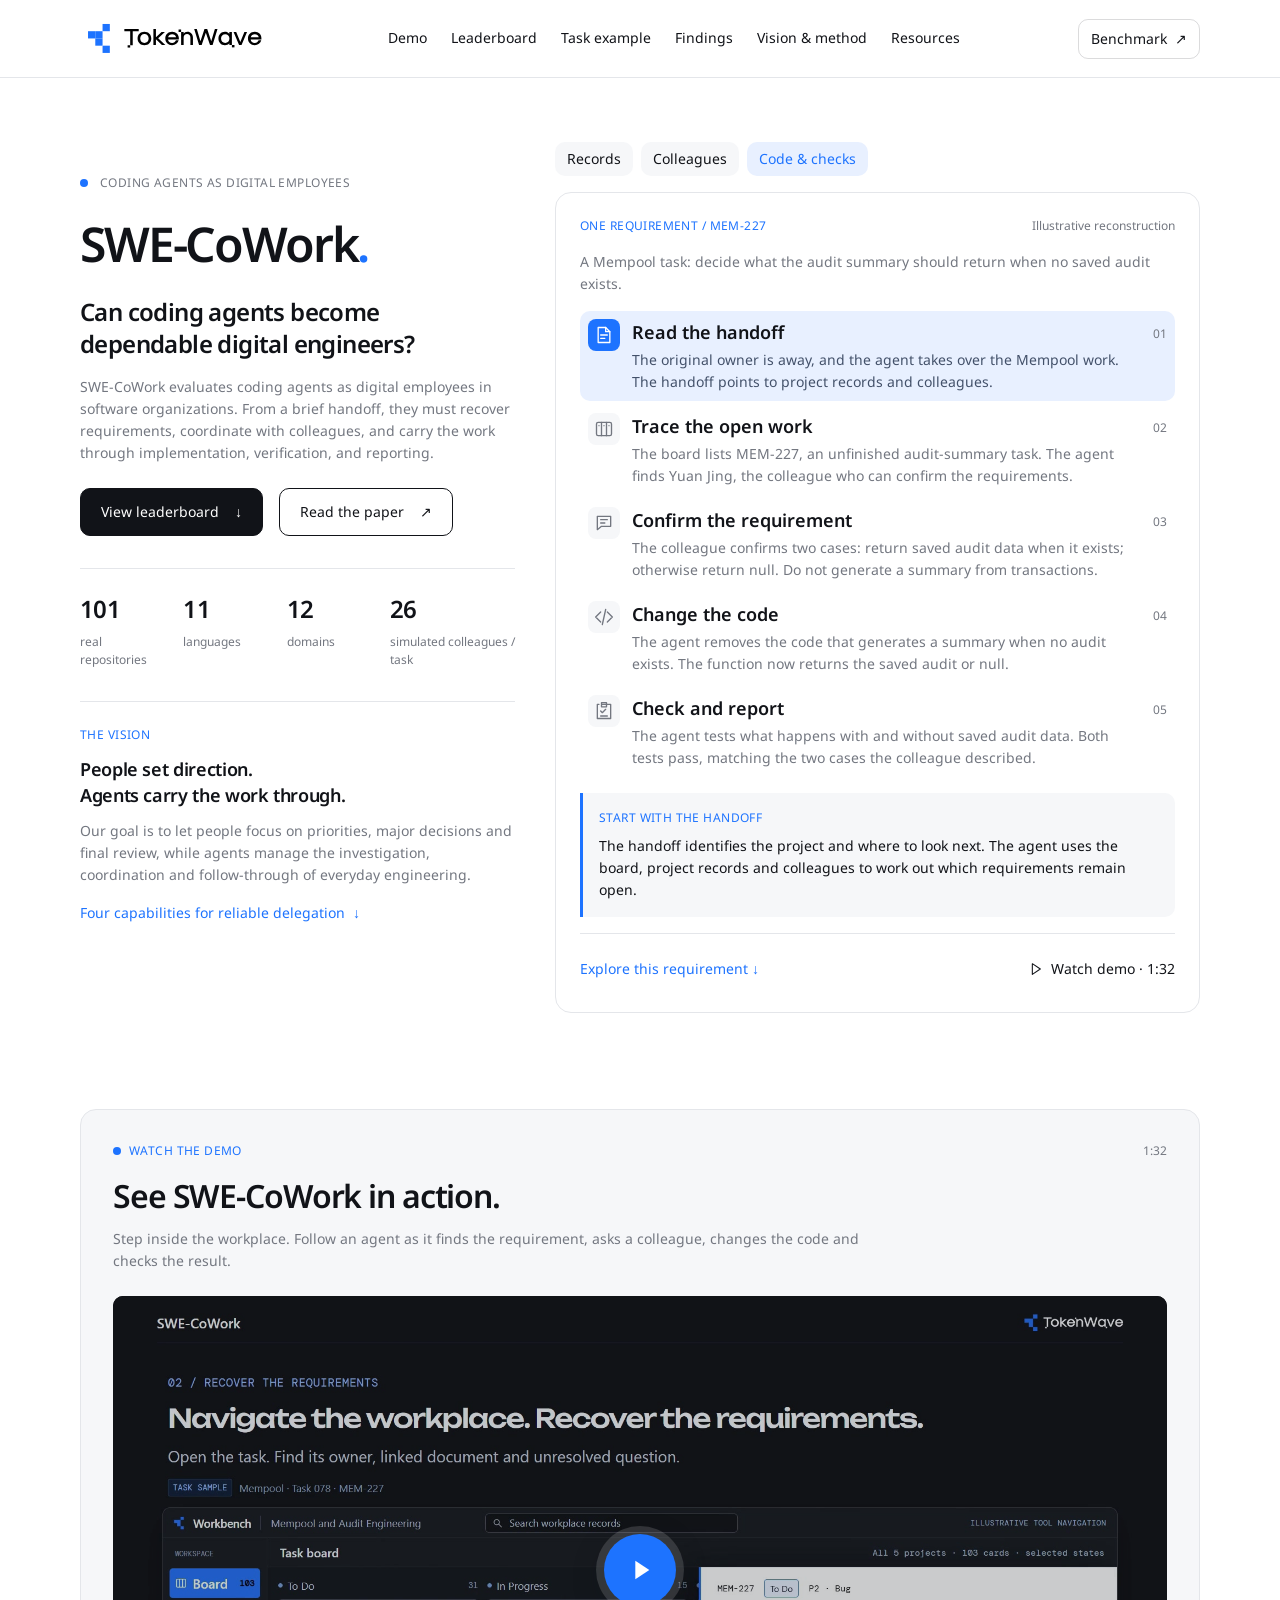
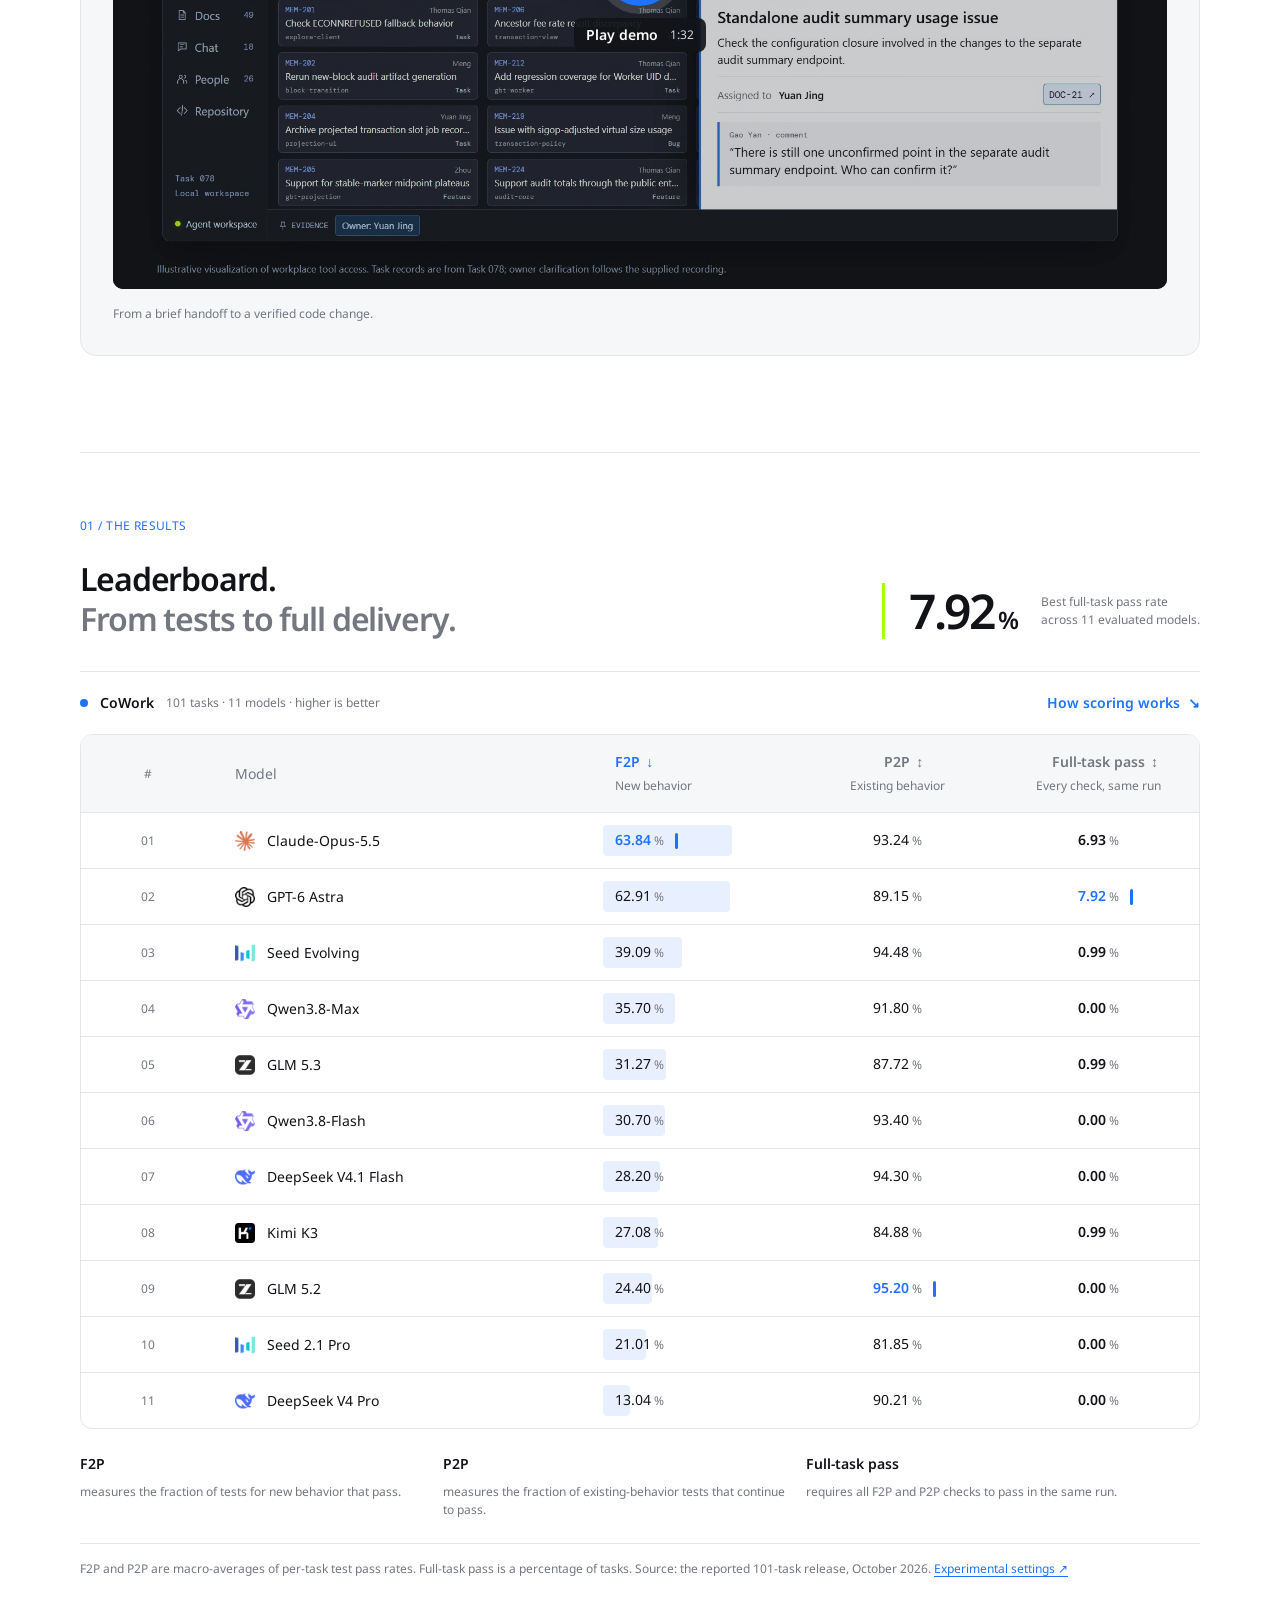
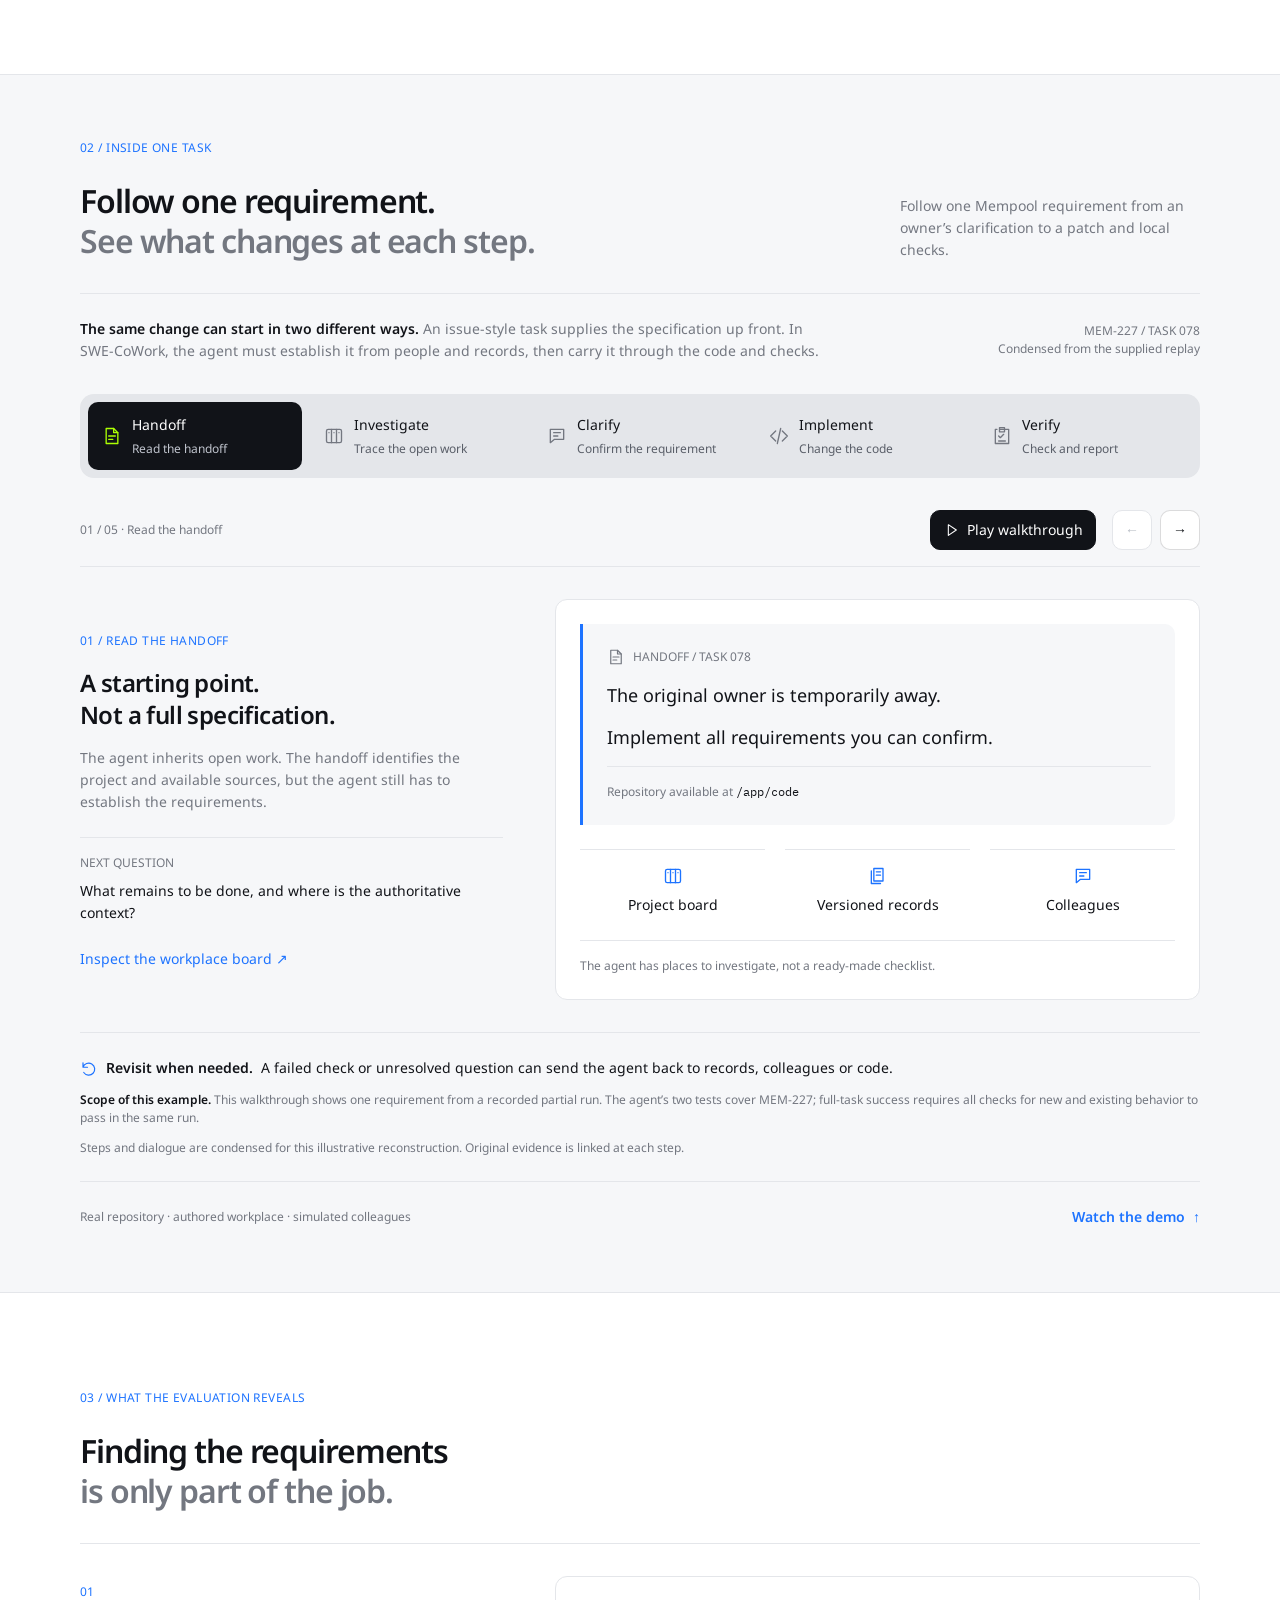
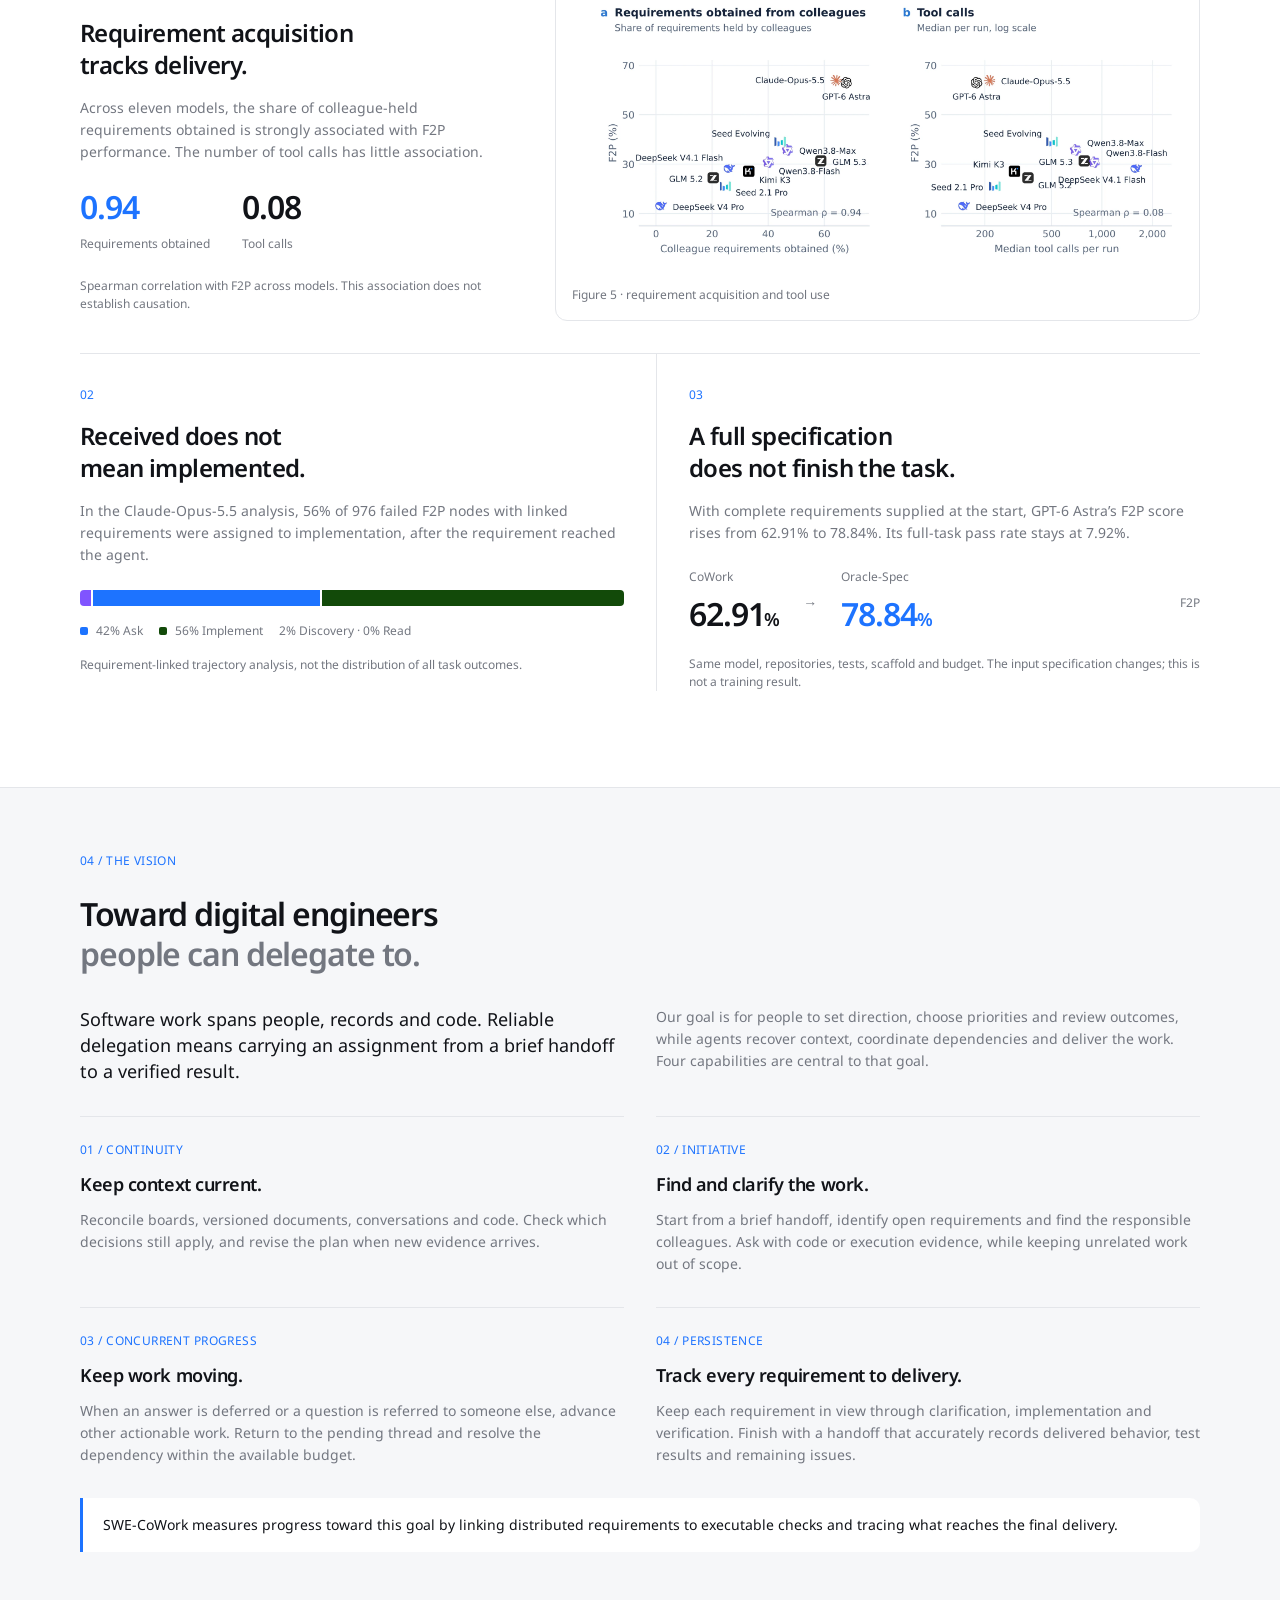
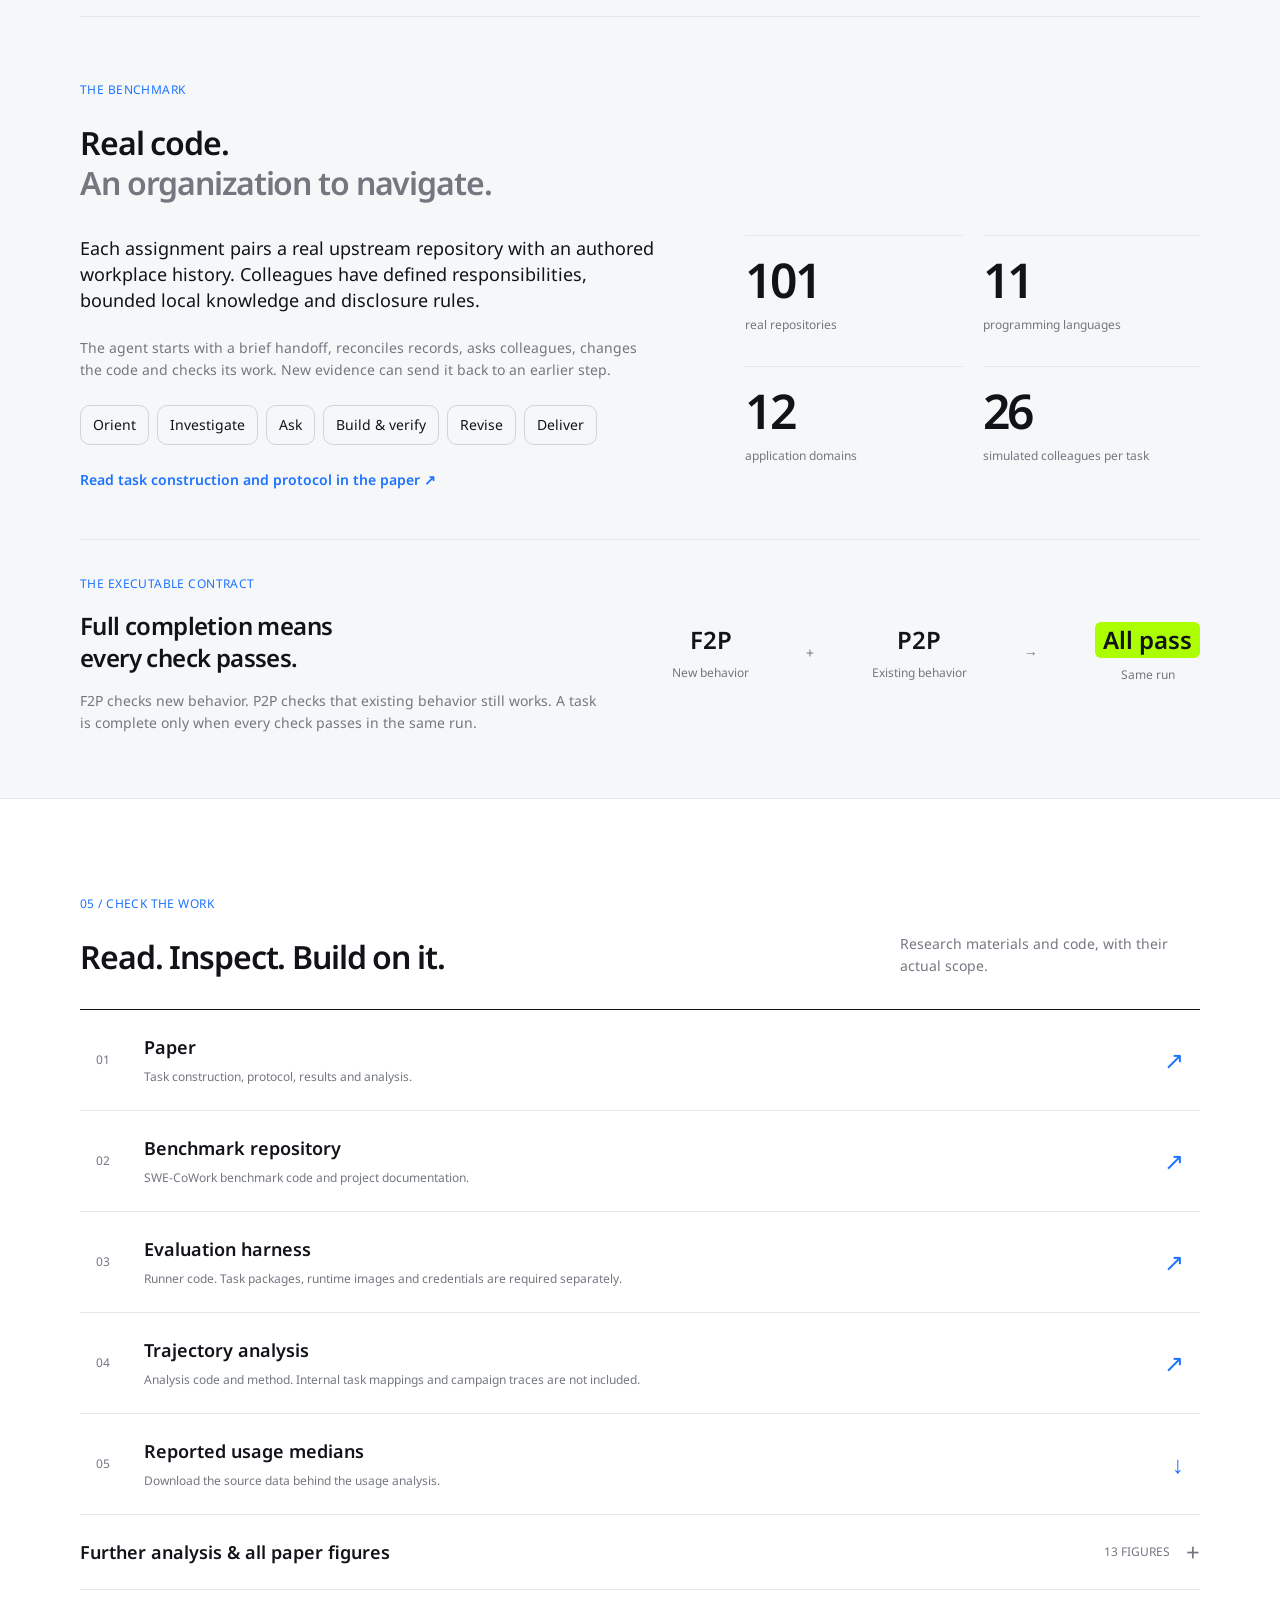
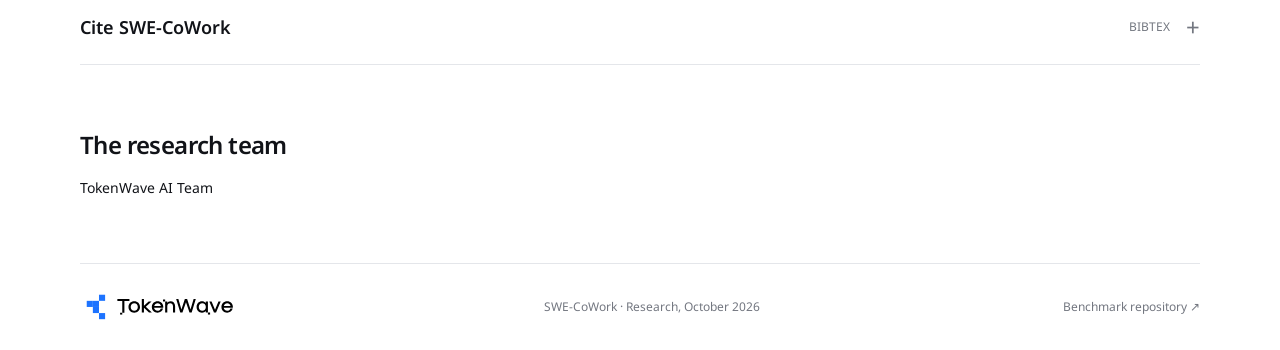
==== commit 1036e365: "Give the demo its own full-width section and restore the hero case" ====
--- a/index.html
+++ b/index.html
@@ -11,8 +11,8 @@
   <meta property="og:url" content="https://tokenwave-ai.github.io/swe-cowork-page/">
   <meta property="og:image" content="https://tokenwave-ai.github.io/swe-cowork-page/assets/swe-cowork-demo-poster.jpg">
   <meta name="twitter:card" content="summary_large_image">
-  <meta name="theme-color" content="#FFFFFF"><link rel="icon" href="static/favicon.svg"><link rel="stylesheet" href="styles.css?v=20261106-demo"><link rel="stylesheet" href="flow.css?v=20261105">
-  <script defer src="script.js?v=20261106-demo"></script>
+  <meta name="theme-color" content="#FFFFFF"><link rel="icon" href="static/favicon.svg"><link rel="stylesheet" href="styles.css?v=20261106-demo-row"><link rel="stylesheet" href="flow.css?v=20261105">
+  <script defer src="script.js?v=20261106-demo-row"></script>
 </head>
 <body>
 <svg class="icon-definitions" aria-hidden="true" xmlns="http://www.w3.org/2000/svg"><defs>
@@ -40,7 +40,7 @@
         <h1 id="hero-title">SWE-<wbr>CoWork<span class="title-period">.</span></h1>
         <p class="hero-question">Can coding agents become<br class="desktop-break"> dependable digital engineers?</p>
         <p class="hero-description">SWE-CoWork evaluates coding agents as digital employees in software organizations. From a brief handoff, they must recover requirements, coordinate with colleagues, and carry the work through implementation, verification, and reporting.</p>
-        <div class="hero-actions"><a class="button primary demo-trigger" href="#demo" data-play-demo aria-controls="demo-video"><svg aria-hidden="true"><use href="#icon-play"></use></svg>Watch demo</a><a class="button paper-link" href="static/SWE-CoWork.pdf" target="_blank" rel="noopener">Read the paper <span aria-hidden="true">↗</span></a></div>
+        <div class="hero-actions"><a class="button primary" href="#leaderboard">View leaderboard <span aria-hidden="true">↓</span></a><a class="button paper-link" href="static/SWE-CoWork.pdf" target="_blank" rel="noopener">Read the paper <span aria-hidden="true">↗</span></a></div>
         <dl class="hero-specs"><div><dt>101</dt><dd>real repositories</dd></div><div><dt>11</dt><dd>languages</dd></div><div><dt>12</dt><dd>domains</dd></div><div><dt>26</dt><dd>simulated colleagues / task</dd></div></dl>
         <div class="hero-vision">
           <span class="mono">THE VISION</span>
@@ -50,23 +50,21 @@
         </div>
       </div>
       <div class="hero-dossier">
-        <section class="demo-card" id="demo" aria-labelledby="demo-title">
-          <div class="demo-heading"><p class="eyebrow"><span class="live-dot"></span> WATCH THE DEMO</p><span class="demo-duration">1:32</span></div>
-          <h2 id="demo-title">See SWE-CoWork in action.</h2>
-          <p class="demo-description">Step inside the workplace. Follow an agent as it finds the requirement, asks a colleague, changes the code and checks the result.</p>
-          <div class="demo-player">
-            <video id="demo-video" controls playsinline preload="none" width="1920" height="1080" tabindex="0" aria-label="SWE-CoWork demo" poster="assets/swe-cowork-demo-poster.jpg"><source src="assets/swe-cowork-demo.mp4" type="video/mp4">Your browser does not support this video. <a href="assets/swe-cowork-demo.mp4">Watch the demo.</a></video>
-            <button class="demo-play" type="button" aria-label="Play the SWE-CoWork demo, 1 minute 32 seconds" aria-controls="demo-video" hidden><span class="demo-play-icon"><svg aria-hidden="true"><use href="#icon-play"></use></svg></span><span class="demo-play-label">Play demo <span>1:32</span></span></button>
-          </div>
-          <p class="demo-status" role="status" hidden>The video could not start. <a href="assets/swe-cowork-demo.mp4" target="_blank" rel="noopener">Open the demo directly ↗</a></p>
-          <p class="demo-caption">From a brief handoff to a verified code change.</p>
-        </section>
-        <details class="hero-case">
-          <summary><span><small>ONE REQUIREMENT / MEM-227</small><b>Explore the task behind the demo</b></span><span class="hero-case-toggle" aria-hidden="true">+</span></summary>
         <div class="file-tabs" aria-hidden="true"><span>Records</span><span>Colleagues</span><span>Code & checks</span></div>
-        <div class="dossier-sheet chain-sheet"><div class="dossier-heading"><span class="mono">ONE REQUIREMENT / MEM-227</span><span class="dossier-status">Illustrative reconstruction</span></div><p class="hero-case-context">A Mempool task: decide what the audit summary should return when no saved audit exists.</p><div class="hero-chain" aria-label="Explore the requirement chain"><button type="button" class="hero-chain-node" data-flow-step="0" aria-pressed="true"><span class="hero-node-icon"><svg aria-hidden="true"><use href="#icon-handoff"></use></svg></span><span><b>Read the handoff</b><small>The original owner is away, and the agent takes over the Mempool work. The handoff points to project records and colleagues.</small></span><span class="hero-node-number">01</span></button><button type="button" class="hero-chain-node" data-flow-step="1" aria-pressed="false"><span class="hero-node-icon"><svg aria-hidden="true"><use href="#icon-board"></use></svg></span><span><b>Trace the open work</b><small>The board lists MEM-227, an unfinished audit-summary task. The agent finds Yuan Jing, the colleague who can confirm the requirements.</small></span><span class="hero-node-number">02</span></button><button type="button" class="hero-chain-node" data-flow-step="2" aria-pressed="false"><span class="hero-node-icon"><svg aria-hidden="true"><use href="#icon-chat"></use></svg></span><span><b>Confirm the requirement</b><small>The colleague confirms two cases: return saved audit data when it exists; otherwise return null. Do not generate a summary from transactions.</small></span><span class="hero-node-number">03</span></button><button type="button" class="hero-chain-node" data-flow-step="3" aria-pressed="false"><span class="hero-node-icon"><svg aria-hidden="true"><use href="#icon-code"></use></svg></span><span><b>Change the code</b><small>The agent removes the code that generates a summary when no audit exists. The function now returns the saved audit or null.</small></span><span class="hero-node-number">04</span></button><button type="button" class="hero-chain-node" data-flow-step="4" aria-pressed="false"><span class="hero-node-icon"><svg aria-hidden="true"><use href="#icon-checks"></use></svg></span><span><b>Check and report</b><small>The agent tests what happens with and without saved audit data. Both tests pass, matching the two cases the colleague described.</small></span><span class="hero-node-number">05</span></button></div><div class="hero-chain-note" data-hero-note><span class="mono">START WITH THE HANDOFF</span><p>The handoff identifies the project and where to look next. The agent uses the board, project records and colleagues to work out which requirements remain open.</p></div><div class="hero-chain-actions"><a href="#task">Explore this requirement ↓</a></div></div>
-        </details>
+        <div class="dossier-sheet chain-sheet"><div class="dossier-heading"><span class="mono">ONE REQUIREMENT / MEM-227</span><span class="dossier-status">Illustrative reconstruction</span></div><p class="hero-case-context">A Mempool task: decide what the audit summary should return when no saved audit exists.</p><div class="hero-chain" aria-label="Explore the requirement chain"><button type="button" class="hero-chain-node" data-flow-step="0" aria-pressed="true"><span class="hero-node-icon"><svg aria-hidden="true"><use href="#icon-handoff"></use></svg></span><span><b>Read the handoff</b><small>The original owner is away, and the agent takes over the Mempool work. The handoff points to project records and colleagues.</small></span><span class="hero-node-number">01</span></button><button type="button" class="hero-chain-node" data-flow-step="1" aria-pressed="false"><span class="hero-node-icon"><svg aria-hidden="true"><use href="#icon-board"></use></svg></span><span><b>Trace the open work</b><small>The board lists MEM-227, an unfinished audit-summary task. The agent finds Yuan Jing, the colleague who can confirm the requirements.</small></span><span class="hero-node-number">02</span></button><button type="button" class="hero-chain-node" data-flow-step="2" aria-pressed="false"><span class="hero-node-icon"><svg aria-hidden="true"><use href="#icon-chat"></use></svg></span><span><b>Confirm the requirement</b><small>The colleague confirms two cases: return saved audit data when it exists; otherwise return null. Do not generate a summary from transactions.</small></span><span class="hero-node-number">03</span></button><button type="button" class="hero-chain-node" data-flow-step="3" aria-pressed="false"><span class="hero-node-icon"><svg aria-hidden="true"><use href="#icon-code"></use></svg></span><span><b>Change the code</b><small>The agent removes the code that generates a summary when no audit exists. The function now returns the saved audit or null.</small></span><span class="hero-node-number">04</span></button><button type="button" class="hero-chain-node" data-flow-step="4" aria-pressed="false"><span class="hero-node-icon"><svg aria-hidden="true"><use href="#icon-checks"></use></svg></span><span><b>Check and report</b><small>The agent tests what happens with and without saved audit data. Both tests pass, matching the two cases the colleague described.</small></span><span class="hero-node-number">05</span></button></div><div class="hero-chain-note" data-hero-note><span class="mono">START WITH THE HANDOFF</span><p>The handoff identifies the project and where to look next. The agent uses the board, project records and colleagues to work out which requirements remain open.</p></div><div class="hero-chain-actions"><a href="#task">Explore this requirement ↓</a><button type="button" data-play-demo aria-controls="demo-video"><svg aria-hidden="true"><use href="#icon-play"></use></svg>Watch demo · 1:32</button></div></div>
       </div>
+    </section>
+
+    <section class="demo-card wrap" id="demo" aria-labelledby="demo-title">
+      <div class="demo-heading"><p class="eyebrow"><span class="live-dot"></span> WATCH THE DEMO</p><span class="demo-duration">1:32</span></div>
+      <h2 id="demo-title">See SWE-CoWork in action.</h2>
+      <p class="demo-description">Step inside the workplace. Follow an agent as it finds the requirement, asks a colleague, changes the code and checks the result.</p>
+      <div class="demo-player">
+        <video id="demo-video" controls playsinline preload="none" width="1920" height="1080" tabindex="0" aria-label="SWE-CoWork demo" poster="assets/swe-cowork-demo-poster.jpg"><source src="assets/swe-cowork-demo.mp4" type="video/mp4">Your browser does not support this video. <a href="assets/swe-cowork-demo.mp4">Watch the demo.</a></video>
+        <button class="demo-play" type="button" aria-label="Play the SWE-CoWork demo, 1 minute 32 seconds" aria-controls="demo-video" hidden><span class="demo-play-icon"><svg aria-hidden="true"><use href="#icon-play"></use></svg></span><span class="demo-play-label">Play demo <span>1:32</span></span></button>
+      </div>
+      <p class="demo-status" role="status" hidden>The video could not start. <a href="assets/swe-cowork-demo.mp4" target="_blank" rel="noopener">Open the demo directly ↗</a></p>
+      <p class="demo-caption">From a brief handoff to a verified code change.</p>
     </section>
 
     <section class="leaderboard section wrap" id="leaderboard" aria-labelledby="leaderboard-title">
--- a/styles.css
+++ b/styles.css
@@ -97,7 +97,6 @@
 .button { display: inline-flex; align-items: center; justify-content: center; gap: 16px; font-size: 14px; line-height: 22px; font-weight: 400; padding: 12px 20px; border-radius: var(--radius); white-space: nowrap; border: 1px solid var(--ink); transition: background .16s, color .16s, border-color .16s; }
 .button.primary { background: var(--ink); color: white; }
 .button.primary:hover, .copy-button:hover { background: var(--blue); border-color: var(--blue); color: white; }
-.demo-trigger svg { width: 18px; height: 18px; fill: currentColor; }
 .button.paper-link { background: white; }
 .button.paper-link:hover { color: var(--blue); border-color: var(--blue); background: var(--blue-tint); }
 .hero-specs { display: grid; grid-template-columns: 1fr 1fr 1fr 1.5fr; gap: 20px; margin: 0; border-top: 1px solid var(--line); padding-top: 24px; }
@@ -110,12 +109,12 @@
 .hero-vision p { font-size: 14px; line-height: 22px; color: var(--secondary); margin-bottom: 16px; }
 .hero-vision .text-link { font-weight: 400; }
 .hero-dossier { grid-column: span 7; min-width: 0; }
-.demo-card { padding: 24px; border: 1px solid var(--line); border-radius: 16px; background: var(--surface); }
+.demo-card { padding: 32px; margin-bottom: 96px; border: 1px solid var(--line); border-radius: 16px; background: var(--surface); }
 .demo-heading { display: flex; align-items: center; justify-content: space-between; gap: 16px; margin-bottom: 16px; }
-.hero .demo-heading .eyebrow { color: var(--blue); margin: 0; }
+.demo-heading .eyebrow { color: var(--blue); margin: 0; }
 .demo-duration { font-size: 12px; line-height: 18px; font-variant-numeric: tabular-nums; color: var(--secondary); }
-.demo-card h2 { font-size: 24px; line-height: 32px; margin-bottom: 12px; }
-.demo-description { color: var(--secondary); margin-bottom: 24px; }
+.demo-card h2 { font-size: 32px; line-height: 40px; margin-bottom: 12px; }
+.demo-description { max-width: 760px; color: var(--secondary); margin-bottom: 24px; }
 .demo-player { position: relative; overflow: hidden; border-radius: 10px; background: var(--ink); aspect-ratio: 16 / 9; }
 .demo-player video { display: block; width: 100%; height: 100%; object-fit: contain; }
 .demo-player video:focus-visible { outline-offset: -4px; }
@@ -130,15 +129,6 @@
 .demo-caption { margin: 16px 0 0; font-size: 12px; line-height: 18px; color: var(--secondary); }
 .demo-status { margin: 16px 0 0; font-size: 14px; line-height: 22px; }
 .demo-status a { color: var(--blue); text-decoration: underline; text-underline-offset: 3px; }
-.hero-case { margin-top: 20px; border: 1px solid var(--line); border-radius: 12px; background: white; }
-.hero-case summary { display: flex; align-items: center; justify-content: space-between; gap: 20px; padding: 20px 24px; list-style: none; cursor: pointer; }
-.hero-case summary::-webkit-details-marker { display: none; }
-.hero-case summary small { display: block; font-size: 12px; line-height: 18px; color: var(--blue); margin-bottom: 4px; }
-.hero-case summary b { font-size: 14px; line-height: 22px; }
-.hero-case-toggle { flex-shrink: 0; display: grid; place-items: center; width: 32px; height: 32px; border-radius: 50%; color: var(--blue); background: var(--blue-tint); font-size: 24px; line-height: 1; transition: transform .16s; }
-.hero-case[open] .hero-case-toggle { transform: rotate(45deg); }
-.hero-case .file-tabs { margin: 0 24px; padding-top: 20px; border-top: 1px solid var(--line); }
-.hero-case .dossier-sheet { border: 0; border-radius: 0 0 12px 12px; padding-top: 8px; }
 .file-tabs { display: flex; flex-wrap: wrap; gap: 8px; padding: 0 0 16px; }
 .file-tabs span { font-size: 14px; line-height: 22px; padding: 6px 12px; background: var(--surface); border-radius: var(--radius); white-space: nowrap; }
 .file-tabs span:last-child { background: var(--blue-tint); color: var(--blue); }
@@ -344,9 +334,8 @@
   .desktop-break { display: none; }
   .hero-specs { gap: 16px; }
   .dossier-sheet { padding: 20px; }
-  .demo-card { padding: 20px; }
-  .hero-case summary { padding-inline: 20px; }
-  .hero-case .file-tabs { margin-inline: 20px; }
+  .demo-card { padding: 20px; margin-bottom: 64px; }
+  .demo-card h2 { font-size: 24px; line-height: 32px; }
   .leaderboard-toolbar { align-items: flex-start; }
   .metric-notes { grid-template-columns: 1fr; gap: 16px; }
   .metric-notes b { display: inline; margin-right: 8px; }
@@ -389,8 +378,6 @@
   .demo-play { gap: 10px; }
   .demo-play-icon { width: 56px; height: 56px; }
   .demo-play-icon svg { width: 24px; height: 24px; }
-  .hero-case summary { padding: 16px; gap: 12px; }
-  .hero-case .file-tabs { margin-inline: 16px; }
   .file-tabs { gap: 8px; }
   .file-tabs span { padding-inline: 10px; }
   .result-callout { flex-wrap: wrap; gap: 12px; }
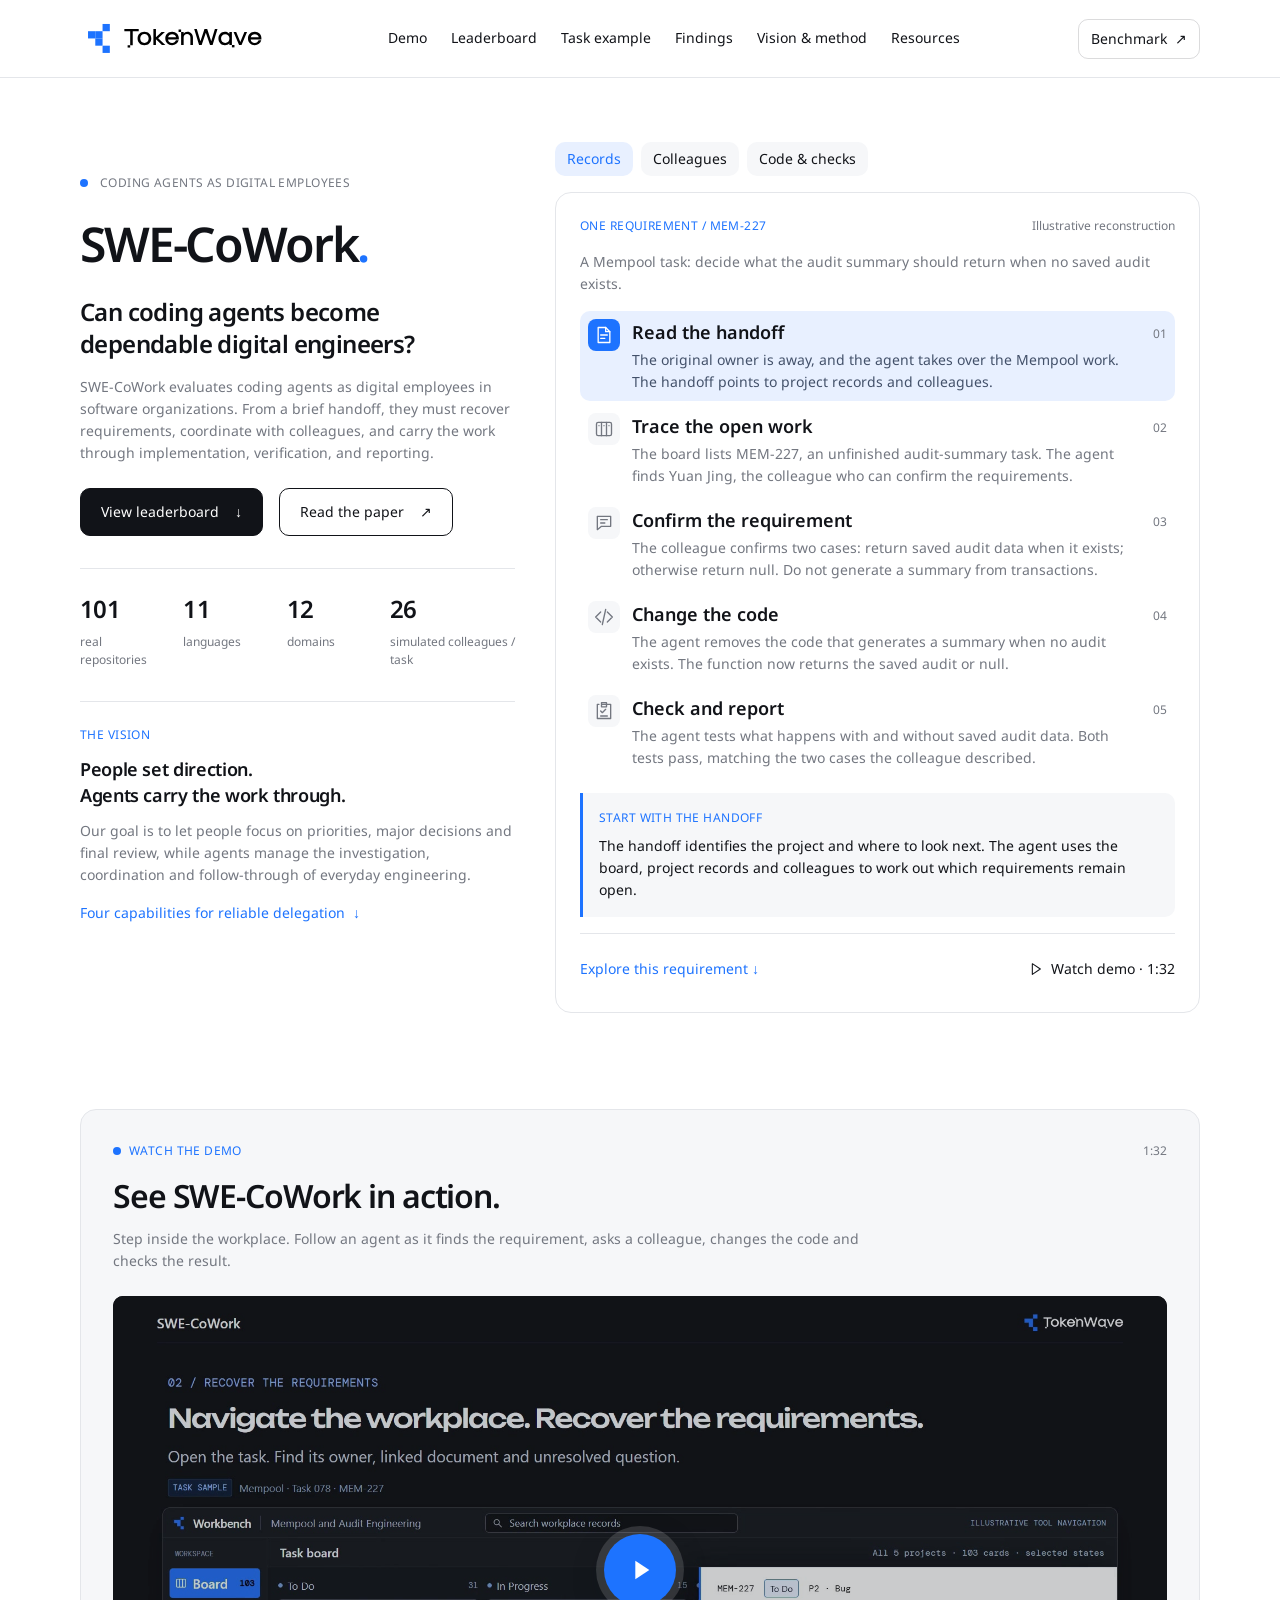
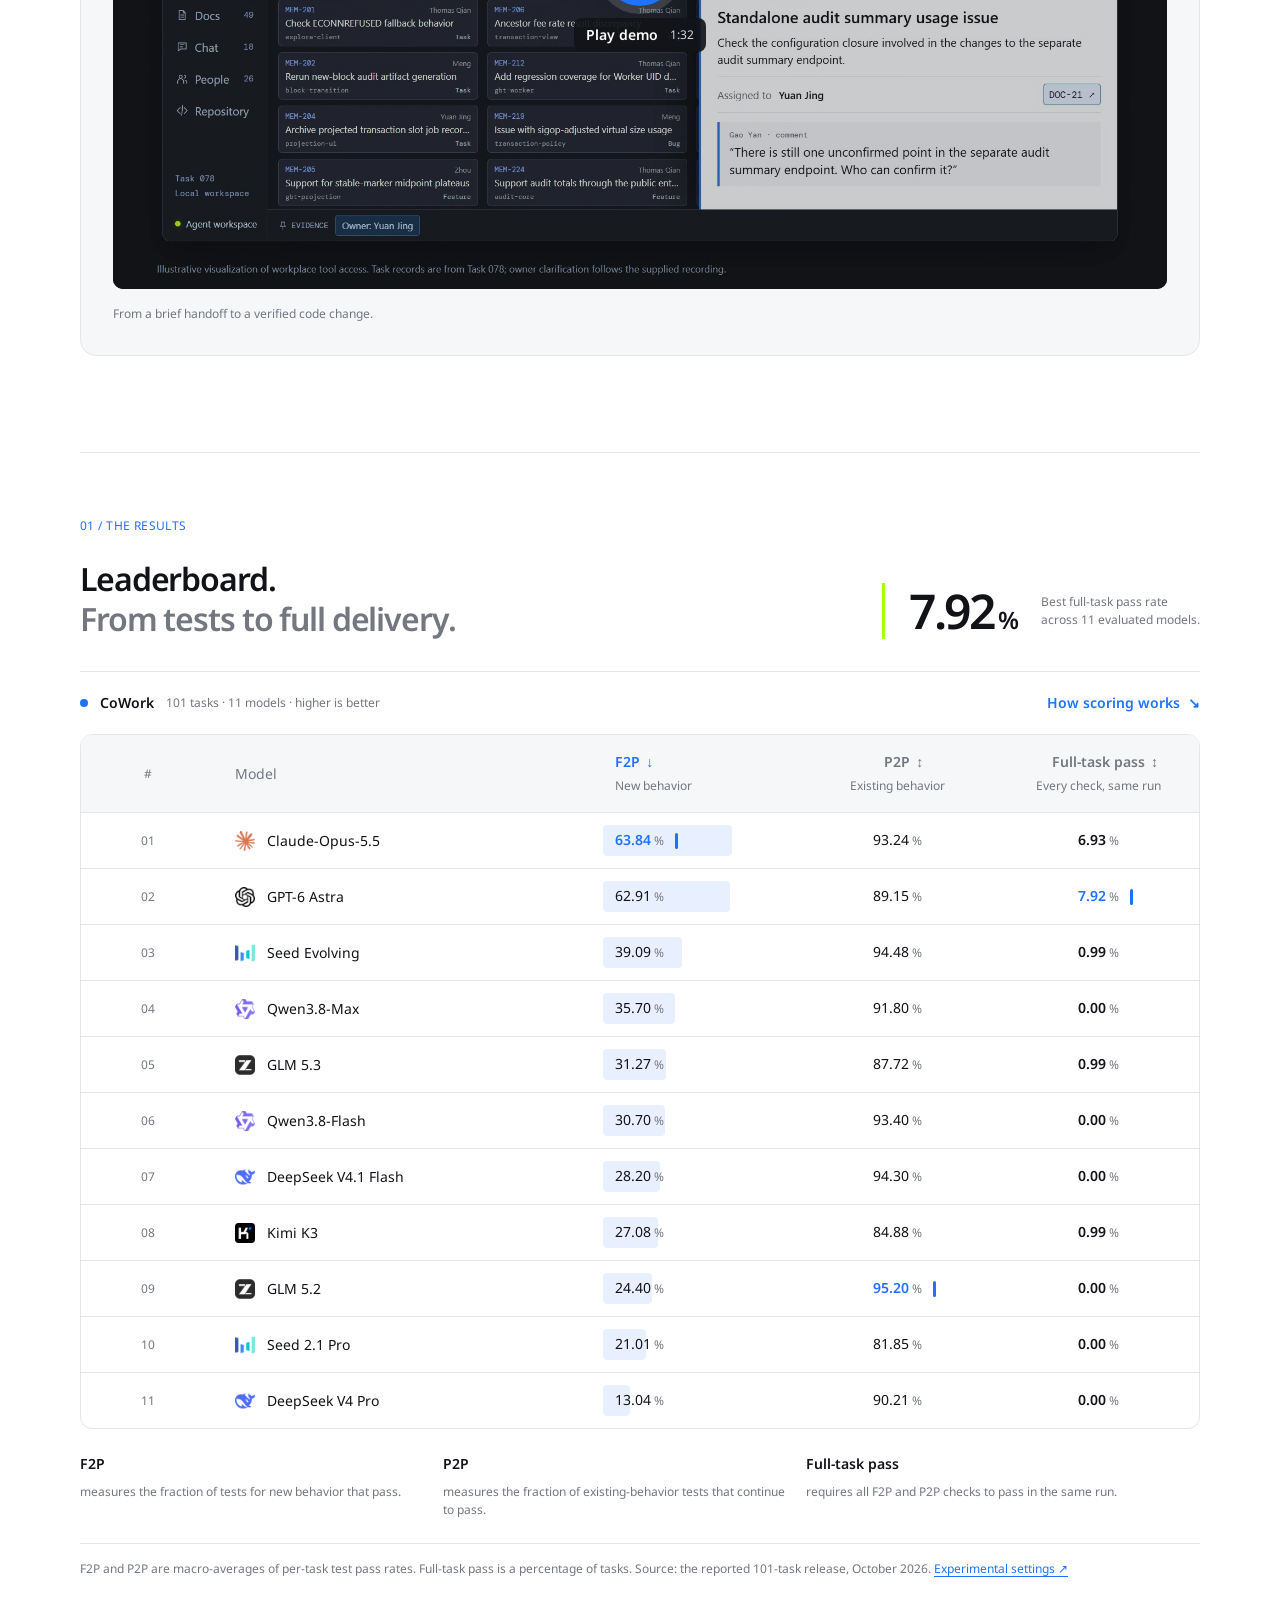
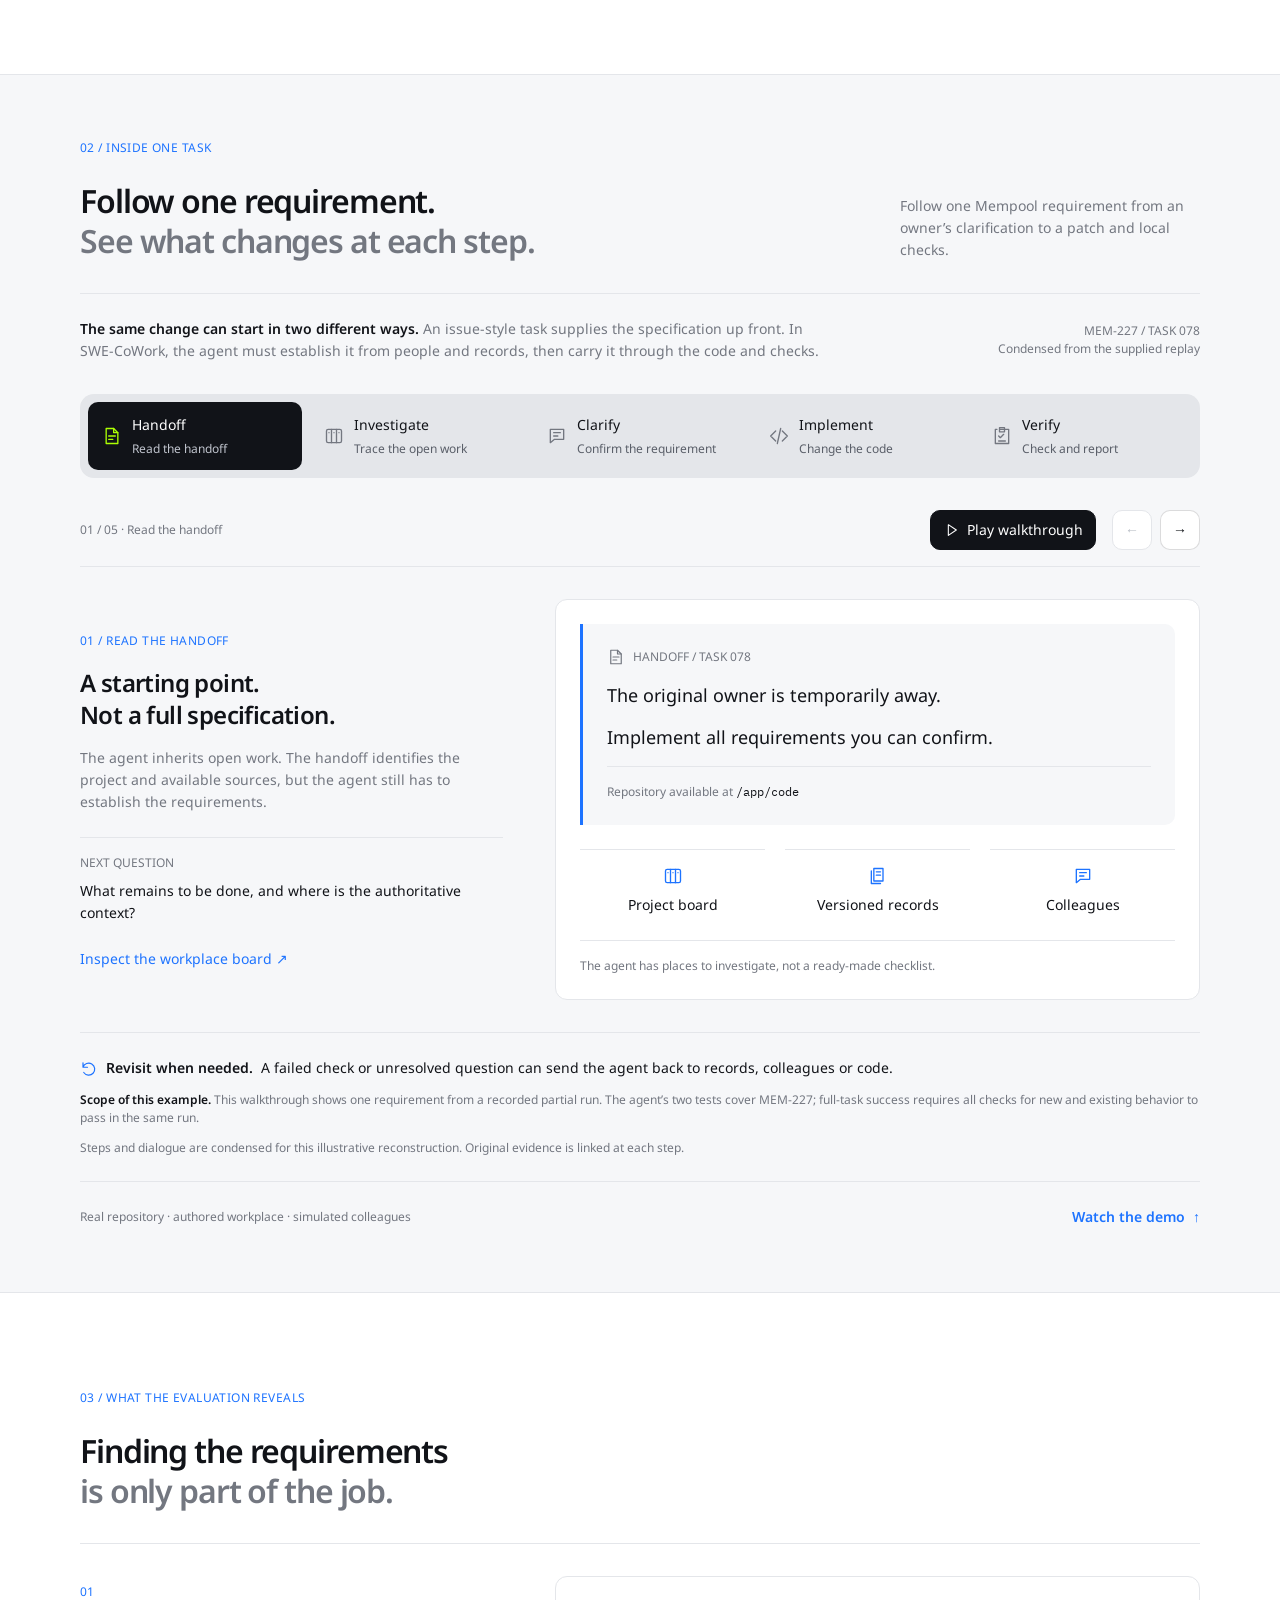
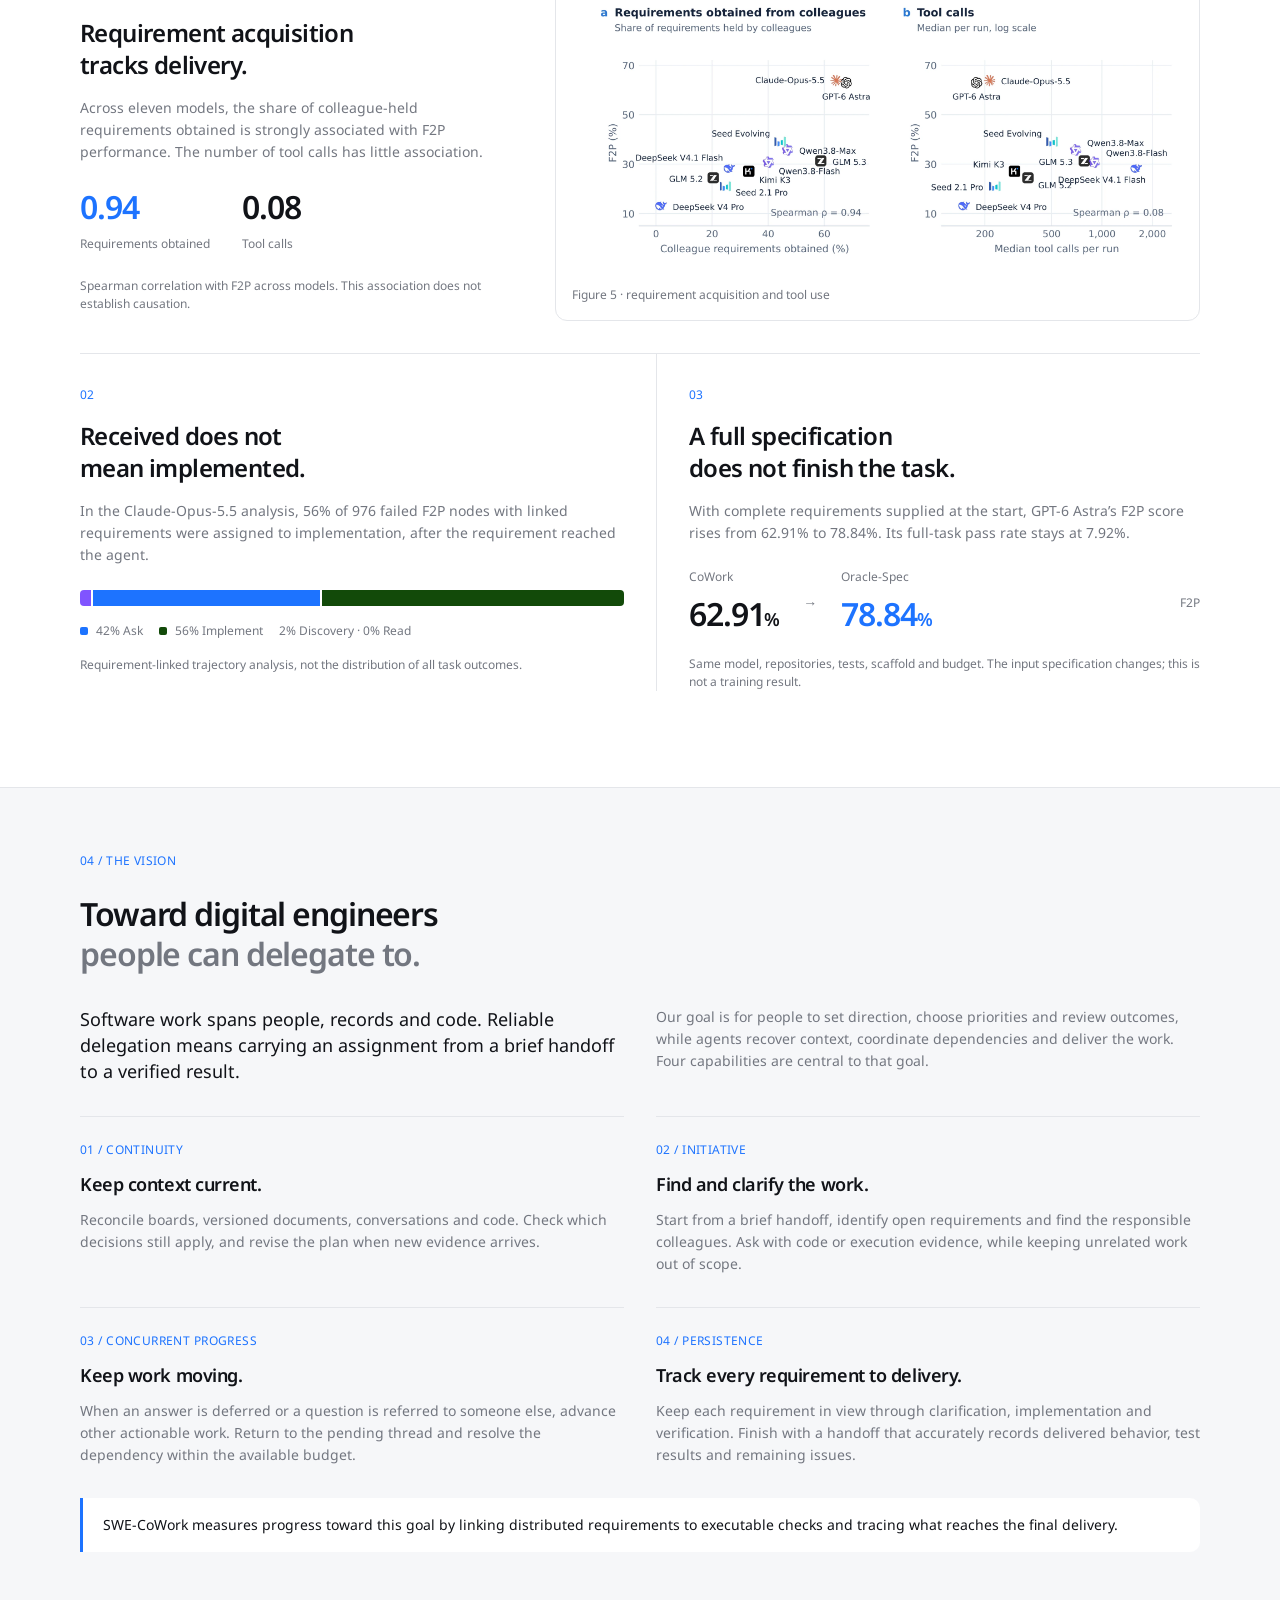
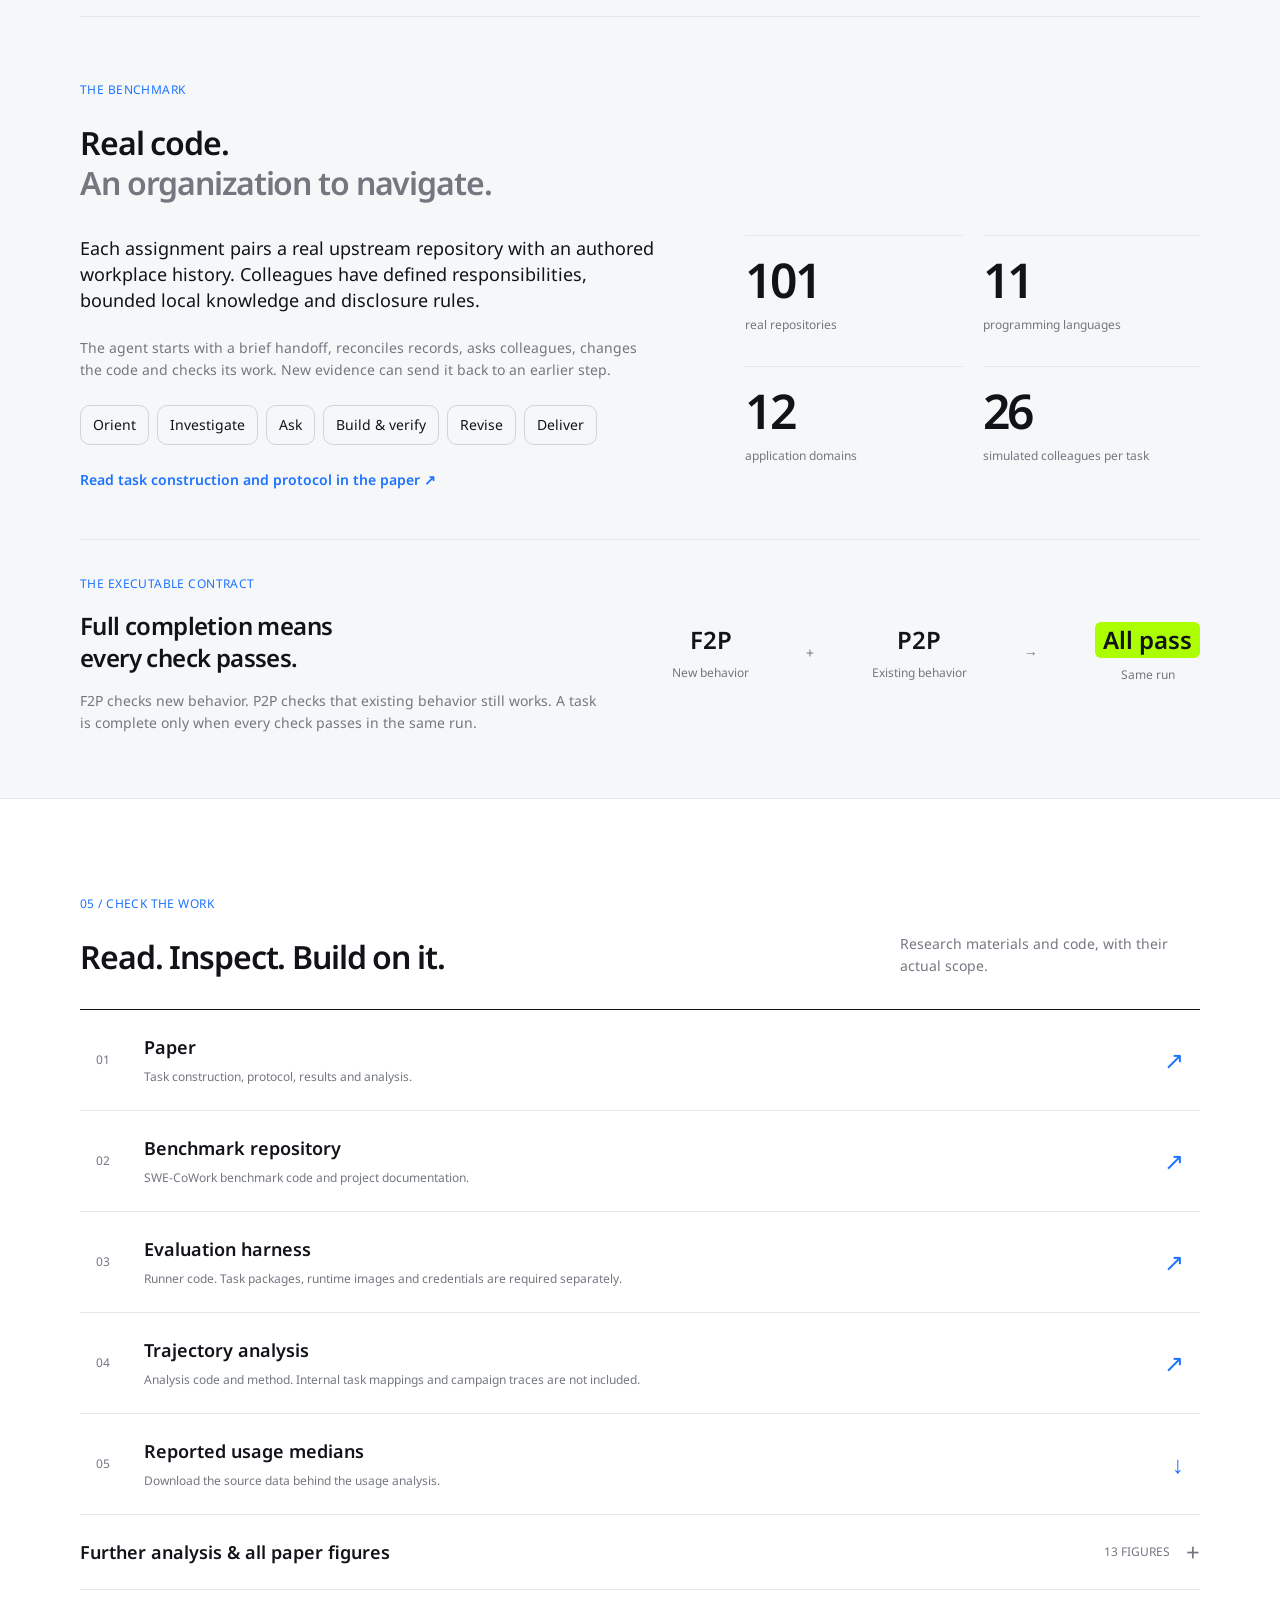
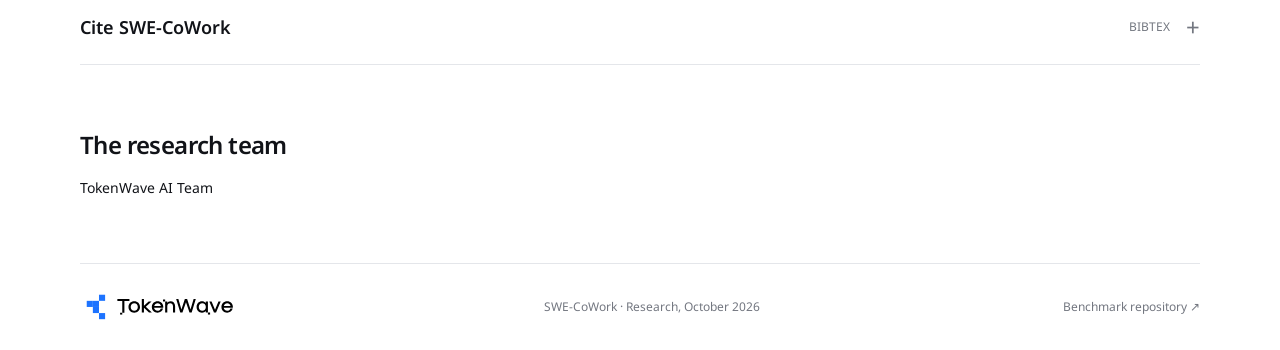
==== commit fd0dabe0: "Synchronize workplace source buttons with walkthrough steps" ====
--- a/index.html
+++ b/index.html
@@ -11,8 +11,8 @@
   <meta property="og:url" content="https://tokenwave-ai.github.io/swe-cowork-page/">
   <meta property="og:image" content="https://tokenwave-ai.github.io/swe-cowork-page/assets/swe-cowork-demo-poster.jpg">
   <meta name="twitter:card" content="summary_large_image">
-  <meta name="theme-color" content="#FFFFFF"><link rel="icon" href="static/favicon.svg"><link rel="stylesheet" href="styles.css?v=20261106-demo-row"><link rel="stylesheet" href="flow.css?v=20261105">
-  <script defer src="script.js?v=20261106-demo-row"></script>
+  <meta name="theme-color" content="#FFFFFF"><link rel="icon" href="static/favicon.svg"><link rel="stylesheet" href="styles.css?v=20261109-source-tabs"><link rel="stylesheet" href="flow.css?v=20261105">
+  <script defer src="script.js?v=20261109-source-tabs"></script>
 </head>
 <body>
 <svg class="icon-definitions" aria-hidden="true" xmlns="http://www.w3.org/2000/svg"><defs>
@@ -50,8 +50,12 @@
         </div>
       </div>
       <div class="hero-dossier">
-        <div class="file-tabs" aria-hidden="true"><span>Records</span><span>Colleagues</span><span>Code & checks</span></div>
-        <div class="dossier-sheet chain-sheet"><div class="dossier-heading"><span class="mono">ONE REQUIREMENT / MEM-227</span><span class="dossier-status">Illustrative reconstruction</span></div><p class="hero-case-context">A Mempool task: decide what the audit summary should return when no saved audit exists.</p><div class="hero-chain" aria-label="Explore the requirement chain"><button type="button" class="hero-chain-node" data-flow-step="0" aria-pressed="true"><span class="hero-node-icon"><svg aria-hidden="true"><use href="#icon-handoff"></use></svg></span><span><b>Read the handoff</b><small>The original owner is away, and the agent takes over the Mempool work. The handoff points to project records and colleagues.</small></span><span class="hero-node-number">01</span></button><button type="button" class="hero-chain-node" data-flow-step="1" aria-pressed="false"><span class="hero-node-icon"><svg aria-hidden="true"><use href="#icon-board"></use></svg></span><span><b>Trace the open work</b><small>The board lists MEM-227, an unfinished audit-summary task. The agent finds Yuan Jing, the colleague who can confirm the requirements.</small></span><span class="hero-node-number">02</span></button><button type="button" class="hero-chain-node" data-flow-step="2" aria-pressed="false"><span class="hero-node-icon"><svg aria-hidden="true"><use href="#icon-chat"></use></svg></span><span><b>Confirm the requirement</b><small>The colleague confirms two cases: return saved audit data when it exists; otherwise return null. Do not generate a summary from transactions.</small></span><span class="hero-node-number">03</span></button><button type="button" class="hero-chain-node" data-flow-step="3" aria-pressed="false"><span class="hero-node-icon"><svg aria-hidden="true"><use href="#icon-code"></use></svg></span><span><b>Change the code</b><small>The agent removes the code that generates a summary when no audit exists. The function now returns the saved audit or null.</small></span><span class="hero-node-number">04</span></button><button type="button" class="hero-chain-node" data-flow-step="4" aria-pressed="false"><span class="hero-node-icon"><svg aria-hidden="true"><use href="#icon-checks"></use></svg></span><span><b>Check and report</b><small>The agent tests what happens with and without saved audit data. Both tests pass, matching the two cases the colleague described.</small></span><span class="hero-node-number">05</span></button></div><div class="hero-chain-note" data-hero-note><span class="mono">START WITH THE HANDOFF</span><p>The handoff identifies the project and where to look next. The agent uses the board, project records and colleagues to work out which requirements remain open.</p></div><div class="hero-chain-actions"><a href="#task">Explore this requirement ↓</a><button type="button" data-play-demo aria-controls="demo-video"><svg aria-hidden="true"><use href="#icon-play"></use></svg>Watch demo · 1:32</button></div></div>
+        <div class="file-tabs" role="group" aria-label="Select a workplace source">
+          <button type="button" data-flow-source="records" aria-pressed="true" aria-controls="hero-requirement">Records</button>
+          <button type="button" data-flow-source="colleagues" aria-pressed="false" aria-controls="hero-requirement">Colleagues</button>
+          <button type="button" data-flow-source="code" aria-pressed="false" aria-controls="hero-requirement">Code &amp; checks</button>
+        </div>
+        <div class="dossier-sheet chain-sheet" id="hero-requirement"><div class="dossier-heading"><span class="mono">ONE REQUIREMENT / MEM-227</span><span class="dossier-status">Illustrative reconstruction</span></div><p class="hero-case-context">A Mempool task: decide what the audit summary should return when no saved audit exists.</p><div class="hero-chain" aria-label="Explore the requirement chain"><button type="button" class="hero-chain-node" data-flow-step="0" aria-pressed="true"><span class="hero-node-icon"><svg aria-hidden="true"><use href="#icon-handoff"></use></svg></span><span><b>Read the handoff</b><small>The original owner is away, and the agent takes over the Mempool work. The handoff points to project records and colleagues.</small></span><span class="hero-node-number">01</span></button><button type="button" class="hero-chain-node" data-flow-step="1" aria-pressed="false"><span class="hero-node-icon"><svg aria-hidden="true"><use href="#icon-board"></use></svg></span><span><b>Trace the open work</b><small>The board lists MEM-227, an unfinished audit-summary task. The agent finds Yuan Jing, the colleague who can confirm the requirements.</small></span><span class="hero-node-number">02</span></button><button type="button" class="hero-chain-node" data-flow-step="2" aria-pressed="false"><span class="hero-node-icon"><svg aria-hidden="true"><use href="#icon-chat"></use></svg></span><span><b>Confirm the requirement</b><small>The colleague confirms two cases: return saved audit data when it exists; otherwise return null. Do not generate a summary from transactions.</small></span><span class="hero-node-number">03</span></button><button type="button" class="hero-chain-node" data-flow-step="3" aria-pressed="false"><span class="hero-node-icon"><svg aria-hidden="true"><use href="#icon-code"></use></svg></span><span><b>Change the code</b><small>The agent removes the code that generates a summary when no audit exists. The function now returns the saved audit or null.</small></span><span class="hero-node-number">04</span></button><button type="button" class="hero-chain-node" data-flow-step="4" aria-pressed="false"><span class="hero-node-icon"><svg aria-hidden="true"><use href="#icon-checks"></use></svg></span><span><b>Check and report</b><small>The agent tests what happens with and without saved audit data. Both tests pass, matching the two cases the colleague described.</small></span><span class="hero-node-number">05</span></button></div><div class="hero-chain-note" data-hero-note><span class="mono">START WITH THE HANDOFF</span><p>The handoff identifies the project and where to look next. The agent uses the board, project records and colleagues to work out which requirements remain open.</p></div><div class="hero-chain-actions"><a href="#task">Explore this requirement ↓</a><button type="button" data-play-demo aria-controls="demo-video"><svg aria-hidden="true"><use href="#icon-play"></use></svg>Watch demo · 1:32</button></div></div>
       </div>
     </section>
 
--- a/styles.css
+++ b/styles.css
@@ -130,8 +130,9 @@
 .demo-status { margin: 16px 0 0; font-size: 14px; line-height: 22px; }
 .demo-status a { color: var(--blue); text-decoration: underline; text-underline-offset: 3px; }
 .file-tabs { display: flex; flex-wrap: wrap; gap: 8px; padding: 0 0 16px; }
-.file-tabs span { font-size: 14px; line-height: 22px; padding: 6px 12px; background: var(--surface); border-radius: var(--radius); white-space: nowrap; }
-.file-tabs span:last-child { background: var(--blue-tint); color: var(--blue); }
+.file-tabs button { font-size: 14px; line-height: 22px; padding: 6px 12px; background: var(--surface); border-radius: var(--radius); white-space: nowrap; }
+.file-tabs button:hover { color: var(--blue); }
+.file-tabs button[aria-pressed=true] { background: var(--blue-tint); color: var(--blue); }
 .dossier-sheet { background: white; border: 1px solid var(--line); border-radius: 16px; padding: 24px; }
 .dossier-heading { display: flex; align-items: center; justify-content: space-between; gap: 8px 16px; flex-wrap: wrap; color: var(--secondary); }
 .dossier-heading .mono, .dossier-status { font-size: 12px; line-height: 18px; white-space: nowrap; }
@@ -379,7 +380,7 @@
   .demo-play-icon { width: 56px; height: 56px; }
   .demo-play-icon svg { width: 24px; height: 24px; }
   .file-tabs { gap: 8px; }
-  .file-tabs span { padding-inline: 10px; }
+  .file-tabs button { padding-inline: 10px; }
   .result-callout { flex-wrap: wrap; gap: 12px; }
   .evaluation-equation { gap: 8px; flex-wrap: wrap; justify-content: flex-start; }
   .evaluation-equation b { font-size: 18px; line-height: 26px; }
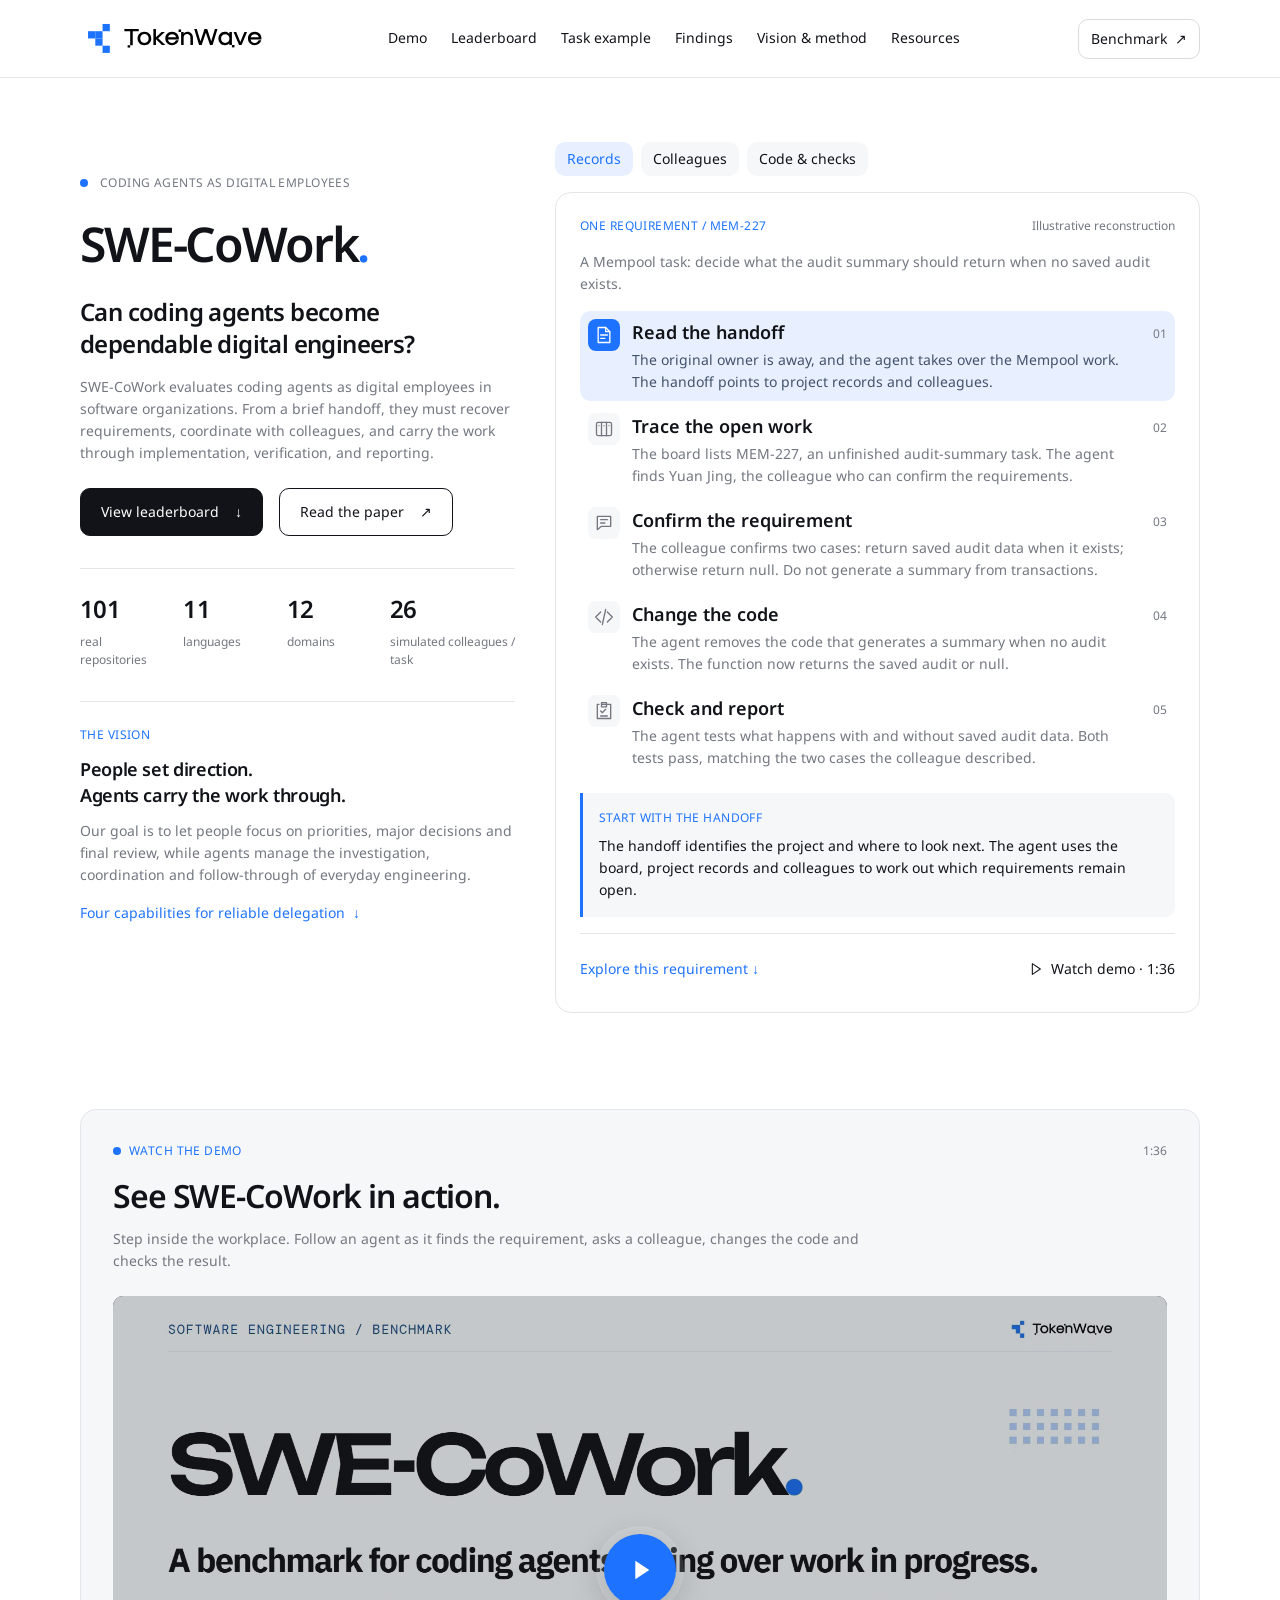
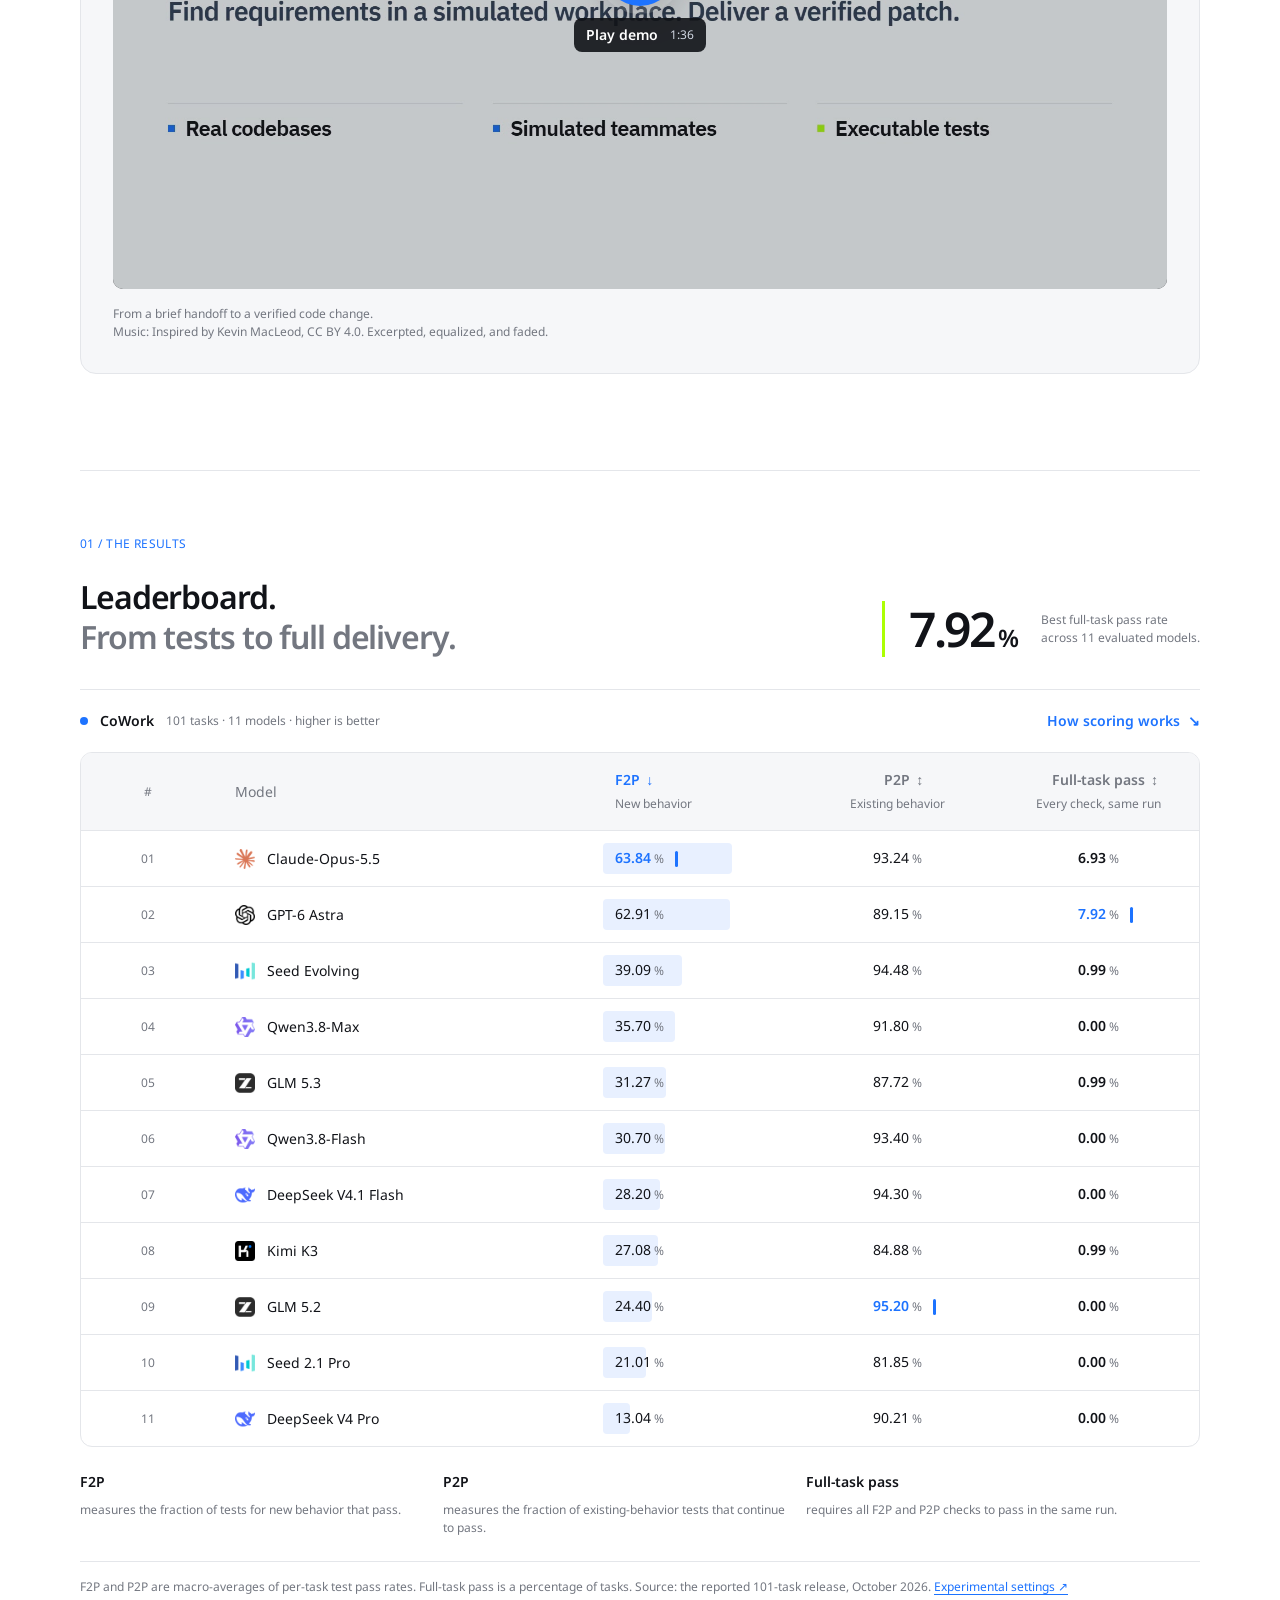
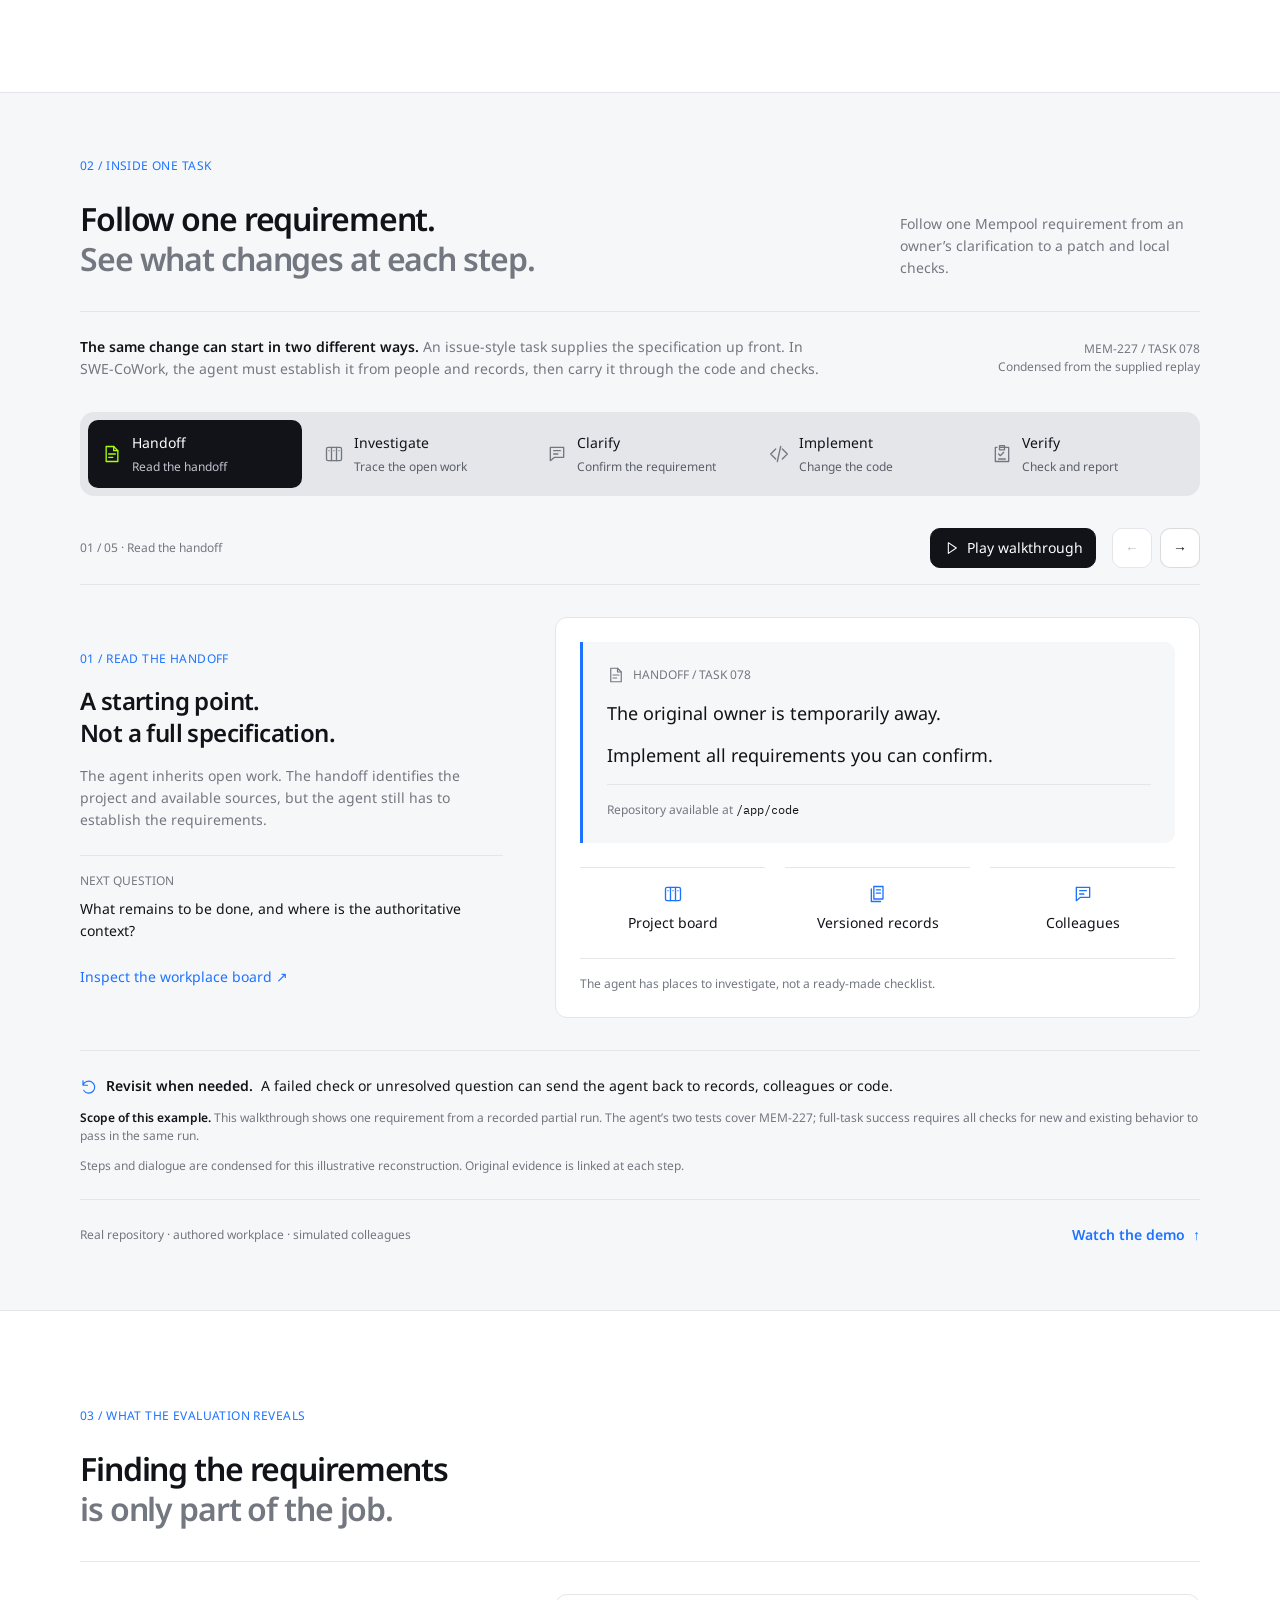
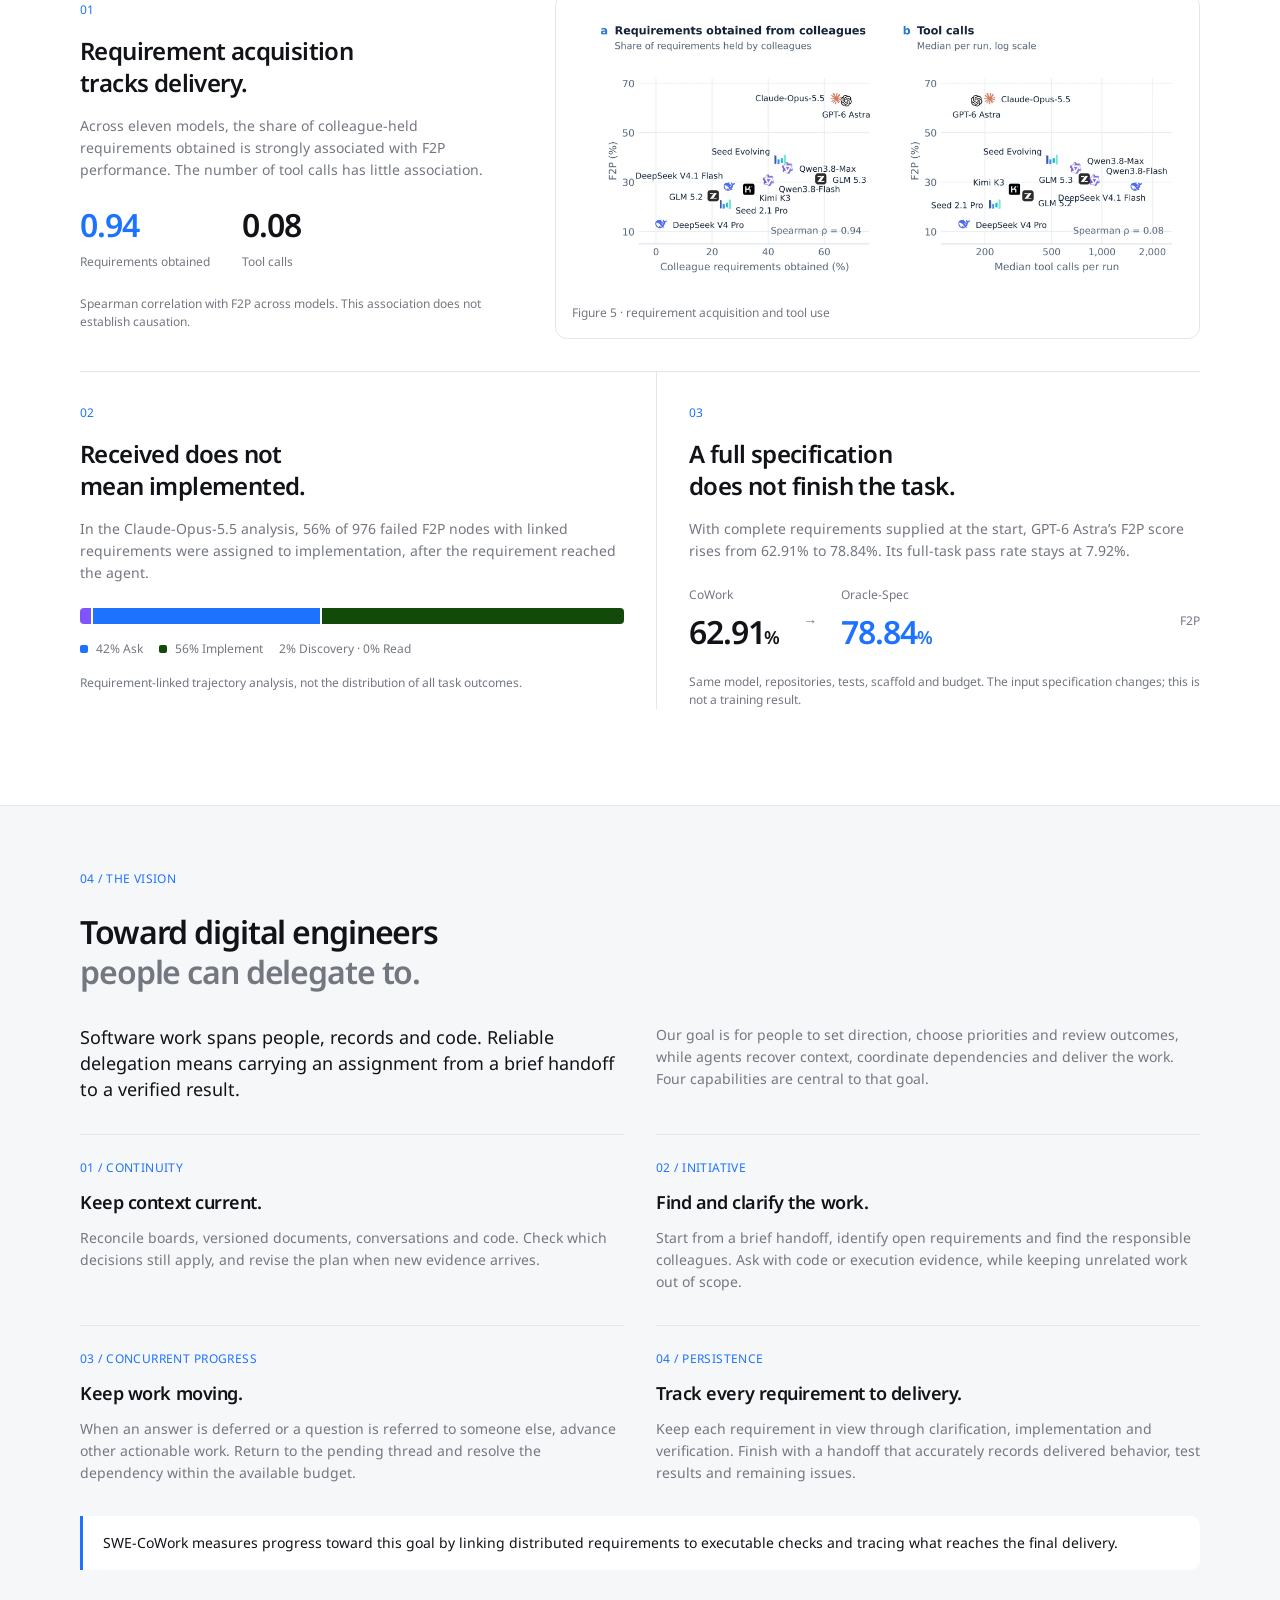
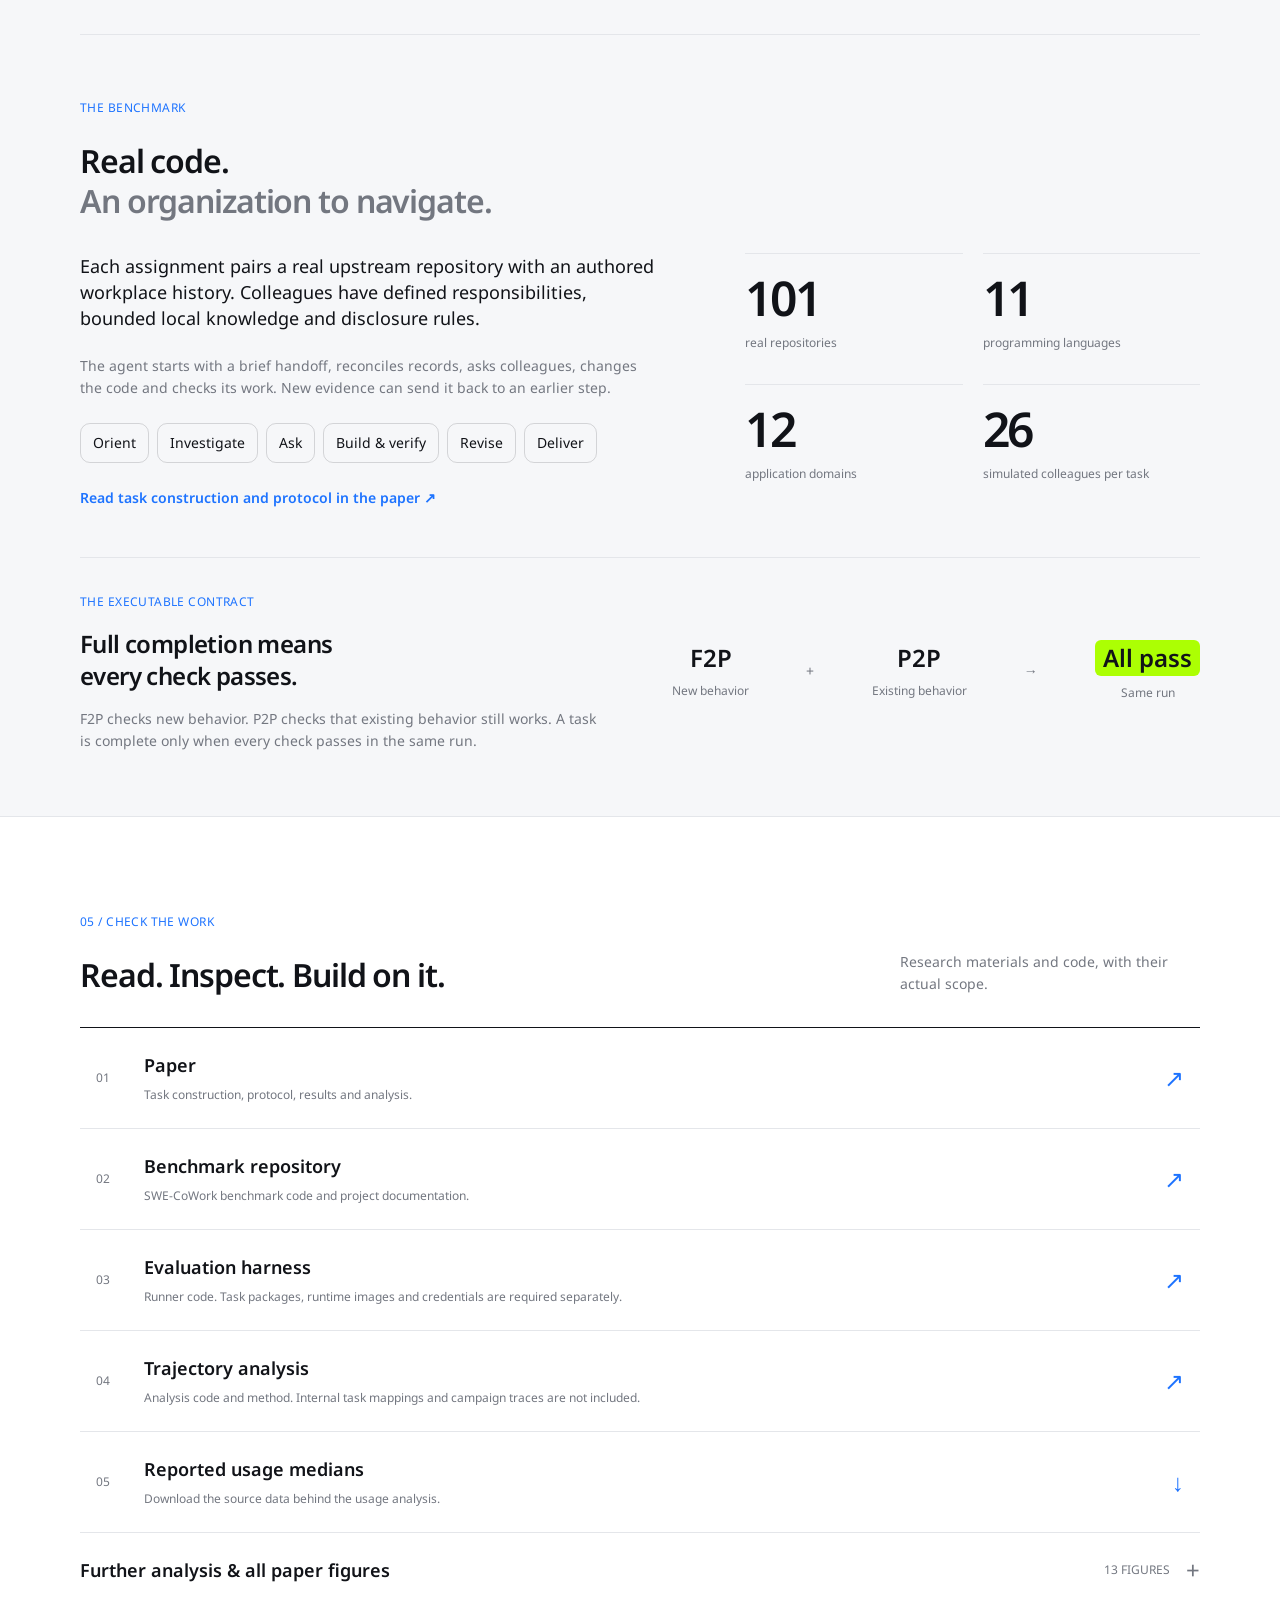
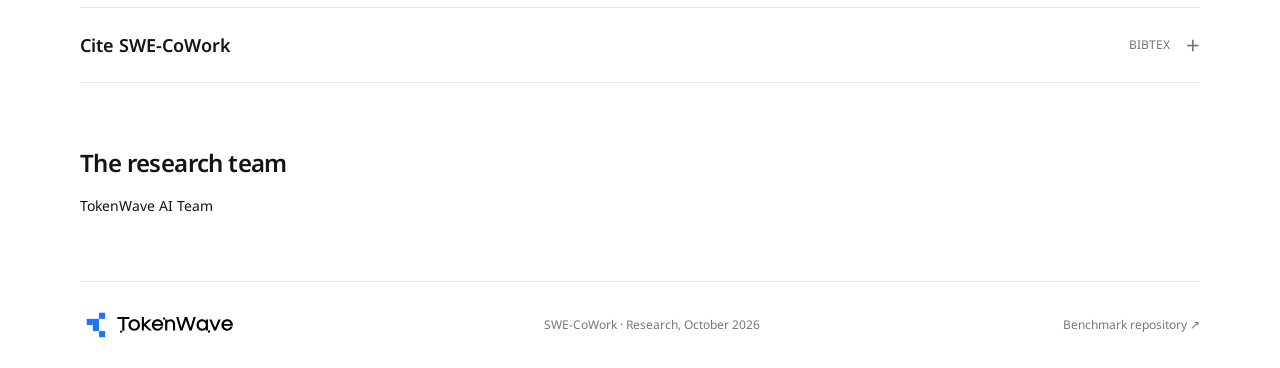
==== commit 17fb7c2b: "Update demo video and publish revised paper" ====
--- a/index.html
+++ b/index.html
@@ -9,7 +9,7 @@
   <meta property="og:description" content="A TokenWave AI benchmark for coding agents that recover requirements, coordinate with colleagues, and carry software work through verification and accountable delivery.">
   <meta property="og:type" content="website">
   <meta property="og:url" content="https://tokenwave-ai.github.io/swe-cowork-page/">
-  <meta property="og:image" content="https://tokenwave-ai.github.io/swe-cowork-page/assets/swe-cowork-demo-poster.jpg">
+  <meta property="og:image" content="https://tokenwave-ai.github.io/swe-cowork-page/assets/swe-cowork-demo-poster.jpg?v=20261116-v39">
   <meta name="twitter:card" content="summary_large_image">
   <meta name="theme-color" content="#FFFFFF"><link rel="icon" href="static/favicon.svg"><link rel="stylesheet" href="styles.css?v=20261109-source-tabs"><link rel="stylesheet" href="flow.css?v=20261105">
   <script defer src="script.js?v=20261109-source-tabs"></script>
@@ -55,20 +55,20 @@
           <button type="button" data-flow-source="colleagues" aria-pressed="false" aria-controls="hero-requirement">Colleagues</button>
           <button type="button" data-flow-source="code" aria-pressed="false" aria-controls="hero-requirement">Code &amp; checks</button>
         </div>
-        <div class="dossier-sheet chain-sheet" id="hero-requirement"><div class="dossier-heading"><span class="mono">ONE REQUIREMENT / MEM-227</span><span class="dossier-status">Illustrative reconstruction</span></div><p class="hero-case-context">A Mempool task: decide what the audit summary should return when no saved audit exists.</p><div class="hero-chain" aria-label="Explore the requirement chain"><button type="button" class="hero-chain-node" data-flow-step="0" aria-pressed="true"><span class="hero-node-icon"><svg aria-hidden="true"><use href="#icon-handoff"></use></svg></span><span><b>Read the handoff</b><small>The original owner is away, and the agent takes over the Mempool work. The handoff points to project records and colleagues.</small></span><span class="hero-node-number">01</span></button><button type="button" class="hero-chain-node" data-flow-step="1" aria-pressed="false"><span class="hero-node-icon"><svg aria-hidden="true"><use href="#icon-board"></use></svg></span><span><b>Trace the open work</b><small>The board lists MEM-227, an unfinished audit-summary task. The agent finds Yuan Jing, the colleague who can confirm the requirements.</small></span><span class="hero-node-number">02</span></button><button type="button" class="hero-chain-node" data-flow-step="2" aria-pressed="false"><span class="hero-node-icon"><svg aria-hidden="true"><use href="#icon-chat"></use></svg></span><span><b>Confirm the requirement</b><small>The colleague confirms two cases: return saved audit data when it exists; otherwise return null. Do not generate a summary from transactions.</small></span><span class="hero-node-number">03</span></button><button type="button" class="hero-chain-node" data-flow-step="3" aria-pressed="false"><span class="hero-node-icon"><svg aria-hidden="true"><use href="#icon-code"></use></svg></span><span><b>Change the code</b><small>The agent removes the code that generates a summary when no audit exists. The function now returns the saved audit or null.</small></span><span class="hero-node-number">04</span></button><button type="button" class="hero-chain-node" data-flow-step="4" aria-pressed="false"><span class="hero-node-icon"><svg aria-hidden="true"><use href="#icon-checks"></use></svg></span><span><b>Check and report</b><small>The agent tests what happens with and without saved audit data. Both tests pass, matching the two cases the colleague described.</small></span><span class="hero-node-number">05</span></button></div><div class="hero-chain-note" data-hero-note><span class="mono">START WITH THE HANDOFF</span><p>The handoff identifies the project and where to look next. The agent uses the board, project records and colleagues to work out which requirements remain open.</p></div><div class="hero-chain-actions"><a href="#task">Explore this requirement ↓</a><button type="button" data-play-demo aria-controls="demo-video"><svg aria-hidden="true"><use href="#icon-play"></use></svg>Watch demo · 1:32</button></div></div>
+        <div class="dossier-sheet chain-sheet" id="hero-requirement"><div class="dossier-heading"><span class="mono">ONE REQUIREMENT / MEM-227</span><span class="dossier-status">Illustrative reconstruction</span></div><p class="hero-case-context">A Mempool task: decide what the audit summary should return when no saved audit exists.</p><div class="hero-chain" aria-label="Explore the requirement chain"><button type="button" class="hero-chain-node" data-flow-step="0" aria-pressed="true"><span class="hero-node-icon"><svg aria-hidden="true"><use href="#icon-handoff"></use></svg></span><span><b>Read the handoff</b><small>The original owner is away, and the agent takes over the Mempool work. The handoff points to project records and colleagues.</small></span><span class="hero-node-number">01</span></button><button type="button" class="hero-chain-node" data-flow-step="1" aria-pressed="false"><span class="hero-node-icon"><svg aria-hidden="true"><use href="#icon-board"></use></svg></span><span><b>Trace the open work</b><small>The board lists MEM-227, an unfinished audit-summary task. The agent finds Yuan Jing, the colleague who can confirm the requirements.</small></span><span class="hero-node-number">02</span></button><button type="button" class="hero-chain-node" data-flow-step="2" aria-pressed="false"><span class="hero-node-icon"><svg aria-hidden="true"><use href="#icon-chat"></use></svg></span><span><b>Confirm the requirement</b><small>The colleague confirms two cases: return saved audit data when it exists; otherwise return null. Do not generate a summary from transactions.</small></span><span class="hero-node-number">03</span></button><button type="button" class="hero-chain-node" data-flow-step="3" aria-pressed="false"><span class="hero-node-icon"><svg aria-hidden="true"><use href="#icon-code"></use></svg></span><span><b>Change the code</b><small>The agent removes the code that generates a summary when no audit exists. The function now returns the saved audit or null.</small></span><span class="hero-node-number">04</span></button><button type="button" class="hero-chain-node" data-flow-step="4" aria-pressed="false"><span class="hero-node-icon"><svg aria-hidden="true"><use href="#icon-checks"></use></svg></span><span><b>Check and report</b><small>The agent tests what happens with and without saved audit data. Both tests pass, matching the two cases the colleague described.</small></span><span class="hero-node-number">05</span></button></div><div class="hero-chain-note" data-hero-note><span class="mono">START WITH THE HANDOFF</span><p>The handoff identifies the project and where to look next. The agent uses the board, project records and colleagues to work out which requirements remain open.</p></div><div class="hero-chain-actions"><a href="#task">Explore this requirement ↓</a><button type="button" data-play-demo aria-controls="demo-video"><svg aria-hidden="true"><use href="#icon-play"></use></svg>Watch demo · 1:36</button></div></div>
       </div>
     </section>
 
     <section class="demo-card wrap" id="demo" aria-labelledby="demo-title">
-      <div class="demo-heading"><p class="eyebrow"><span class="live-dot"></span> WATCH THE DEMO</p><span class="demo-duration">1:32</span></div>
+      <div class="demo-heading"><p class="eyebrow"><span class="live-dot"></span> WATCH THE DEMO</p><span class="demo-duration">1:36</span></div>
       <h2 id="demo-title">See SWE-CoWork in action.</h2>
       <p class="demo-description">Step inside the workplace. Follow an agent as it finds the requirement, asks a colleague, changes the code and checks the result.</p>
       <div class="demo-player">
-        <video id="demo-video" controls playsinline preload="none" width="1920" height="1080" tabindex="0" aria-label="SWE-CoWork demo" poster="assets/swe-cowork-demo-poster.jpg"><source src="assets/swe-cowork-demo.mp4" type="video/mp4">Your browser does not support this video. <a href="assets/swe-cowork-demo.mp4">Watch the demo.</a></video>
-        <button class="demo-play" type="button" aria-label="Play the SWE-CoWork demo, 1 minute 32 seconds" aria-controls="demo-video" hidden><span class="demo-play-icon"><svg aria-hidden="true"><use href="#icon-play"></use></svg></span><span class="demo-play-label">Play demo <span>1:32</span></span></button>
+        <video id="demo-video" controls playsinline preload="none" width="1920" height="1080" tabindex="0" aria-label="SWE-CoWork demo" poster="assets/swe-cowork-demo-poster.jpg?v=20261116-v39"><source src="assets/swe-cowork-demo.mp4?v=20261116-v39" type="video/mp4">Your browser does not support this video. <a href="assets/swe-cowork-demo.mp4?v=20261116-v39">Watch the demo.</a></video>
+        <button class="demo-play" type="button" aria-label="Play the SWE-CoWork demo, 1 minute 36 seconds" aria-controls="demo-video" hidden><span class="demo-play-icon"><svg aria-hidden="true"><use href="#icon-play"></use></svg></span><span class="demo-play-label">Play demo <span>1:36</span></span></button>
       </div>
-      <p class="demo-status" role="status" hidden>The video could not start. <a href="assets/swe-cowork-demo.mp4" target="_blank" rel="noopener">Open the demo directly ↗</a></p>
-      <p class="demo-caption">From a brief handoff to a verified code change.</p>
+      <p class="demo-status" role="status" hidden>The video could not start. <a href="assets/swe-cowork-demo.mp4?v=20261116-v39" target="_blank" rel="noopener">Open the demo directly ↗</a></p>
+      <p class="demo-caption">From a brief handoff to a verified code change.<br>Music: <a href="https://incompetech.com/music/royalty-free/index.html?isrc=USUAN1600022" target="_blank" rel="noopener">Inspired</a> by Kevin MacLeod, <a href="https://creativecommons.org/licenses/by/4.0/" target="_blank" rel="noopener">CC BY 4.0</a>. Excerpted, equalized, and faded.</p>
     </section>
 
     <section class="leaderboard section wrap" id="leaderboard" aria-labelledby="leaderboard-title">
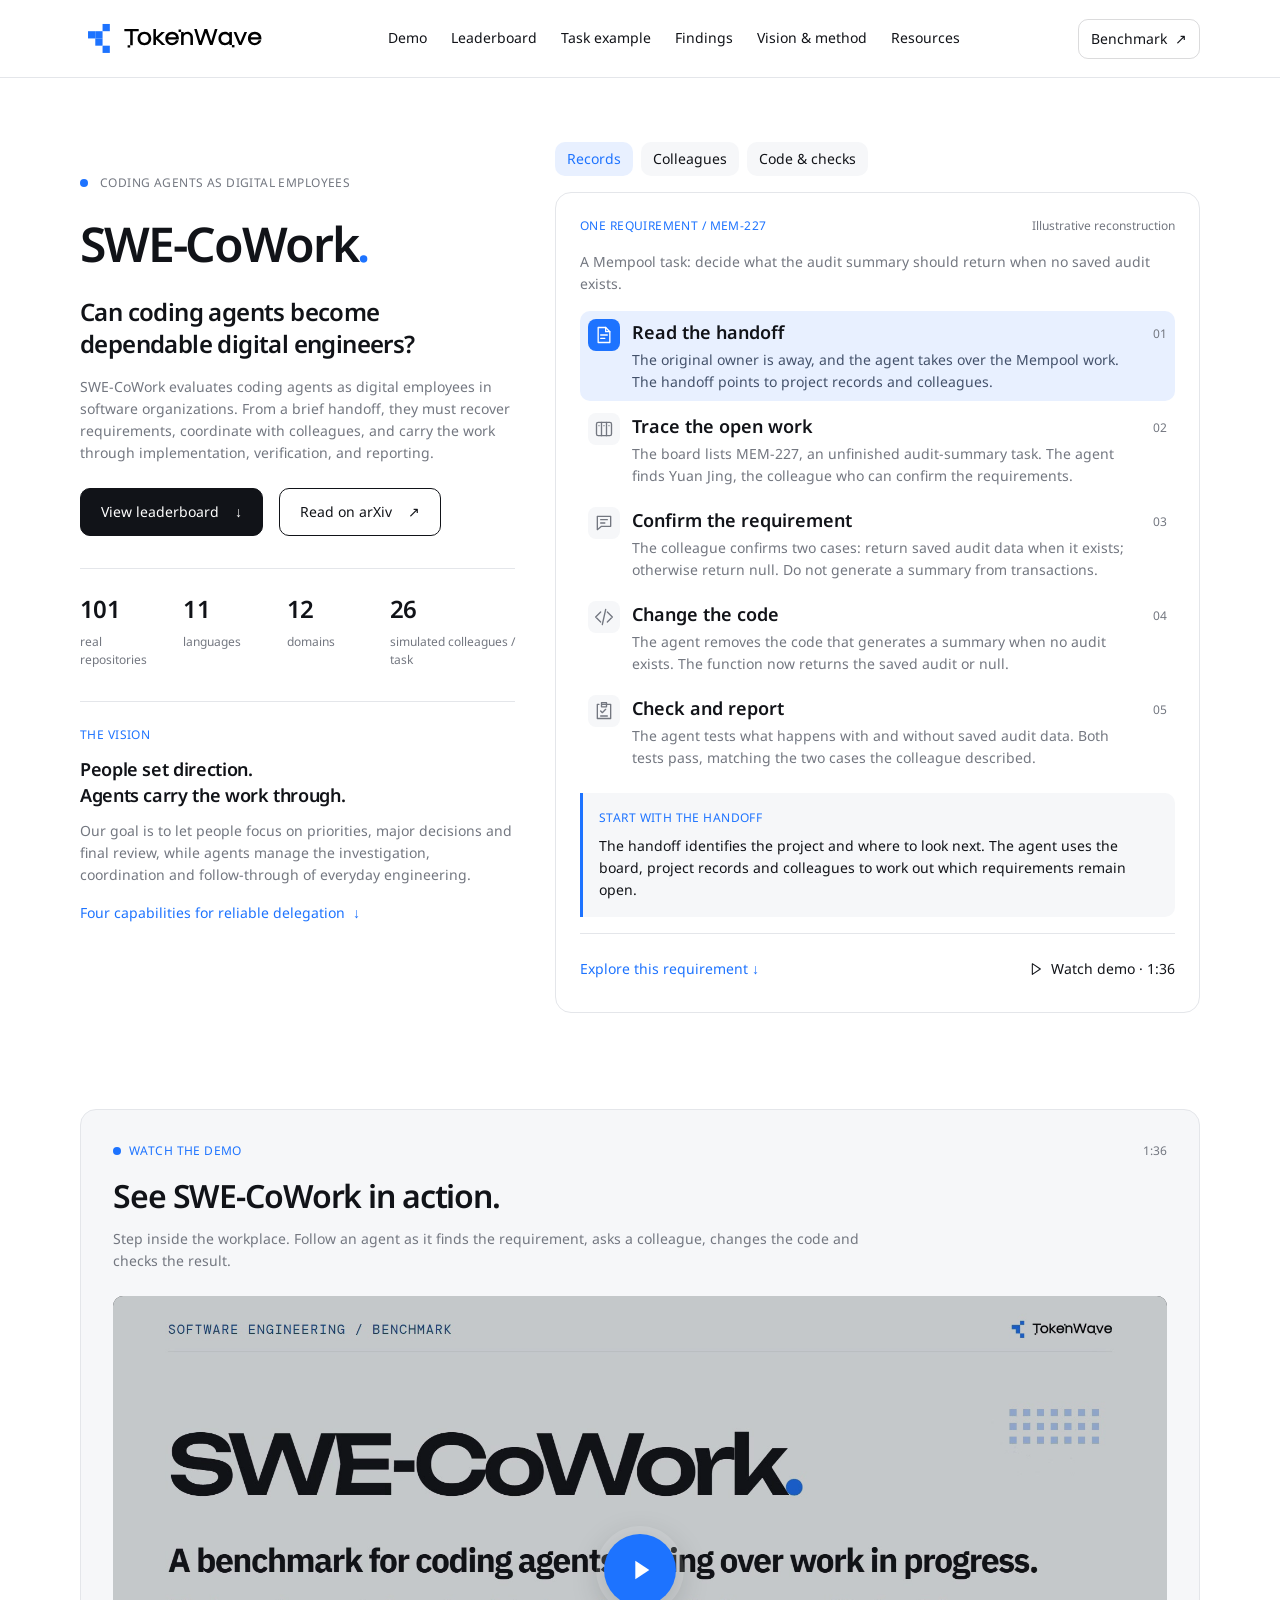
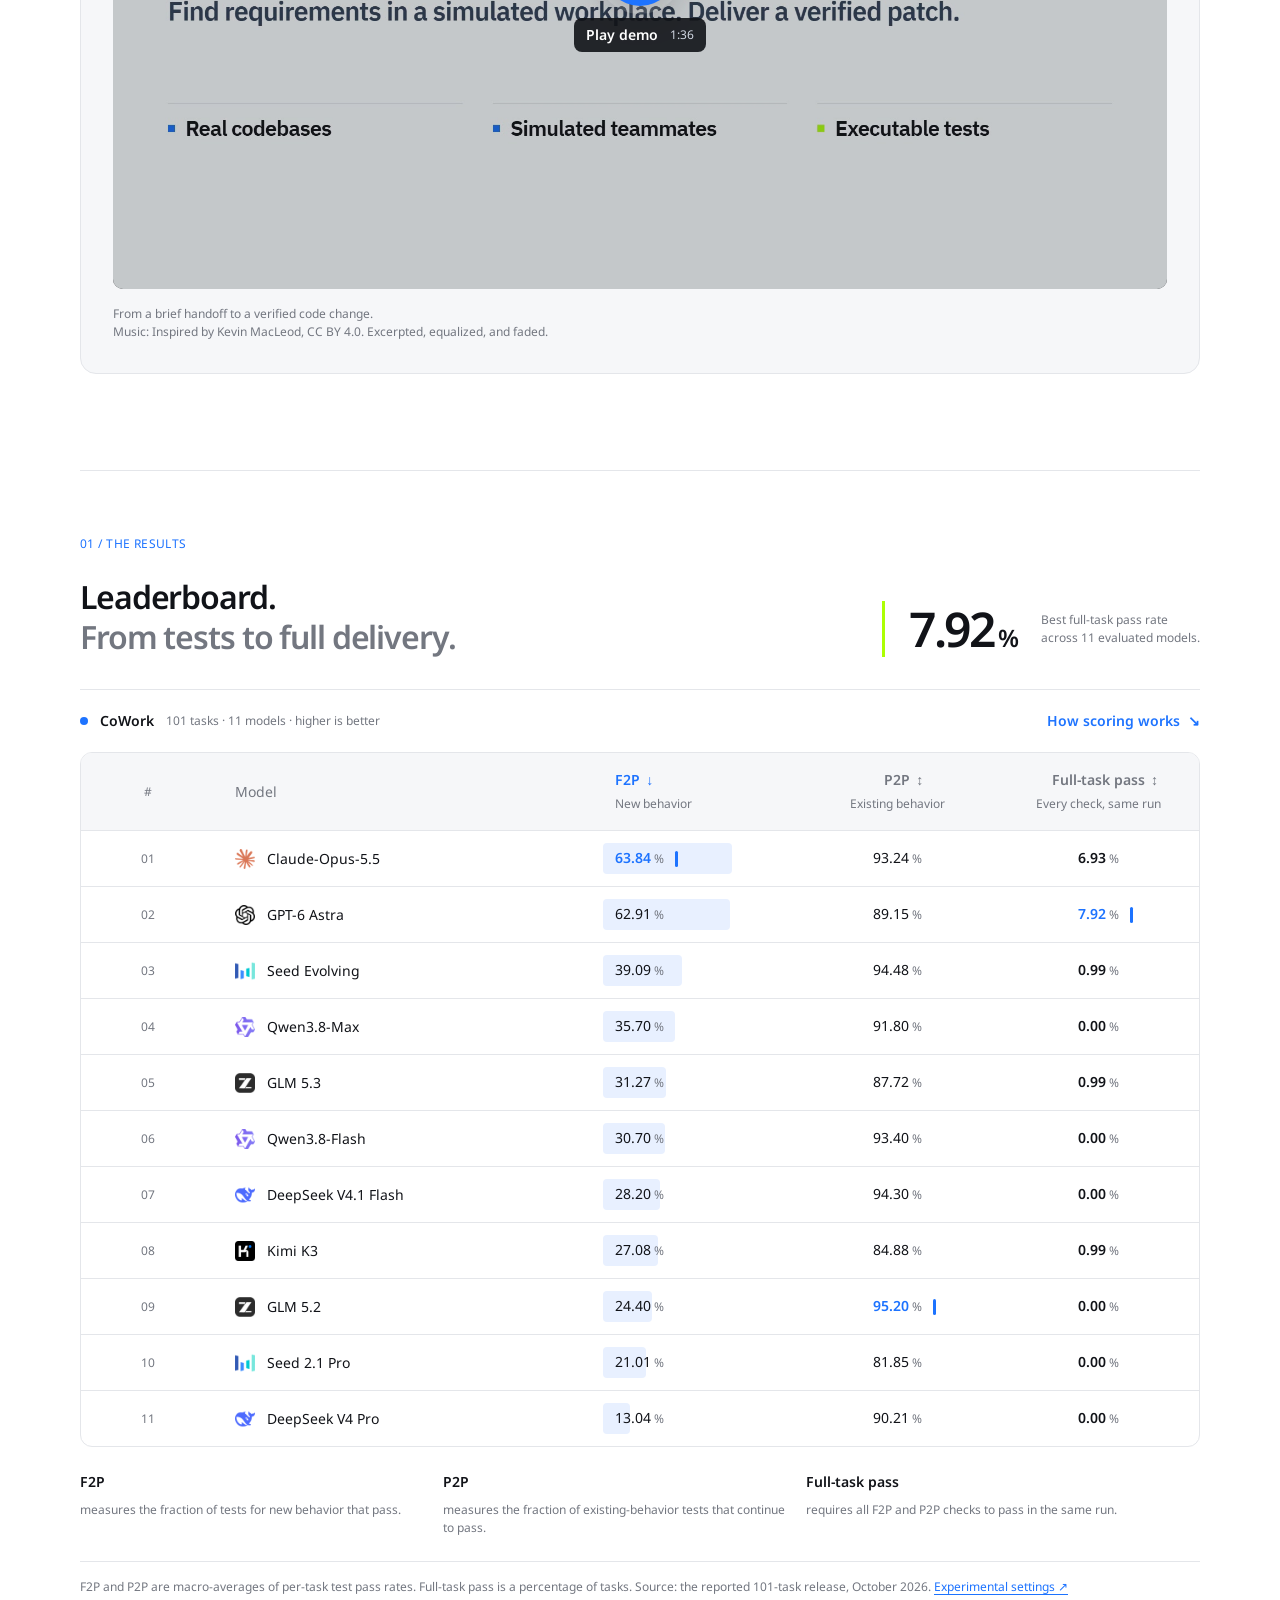
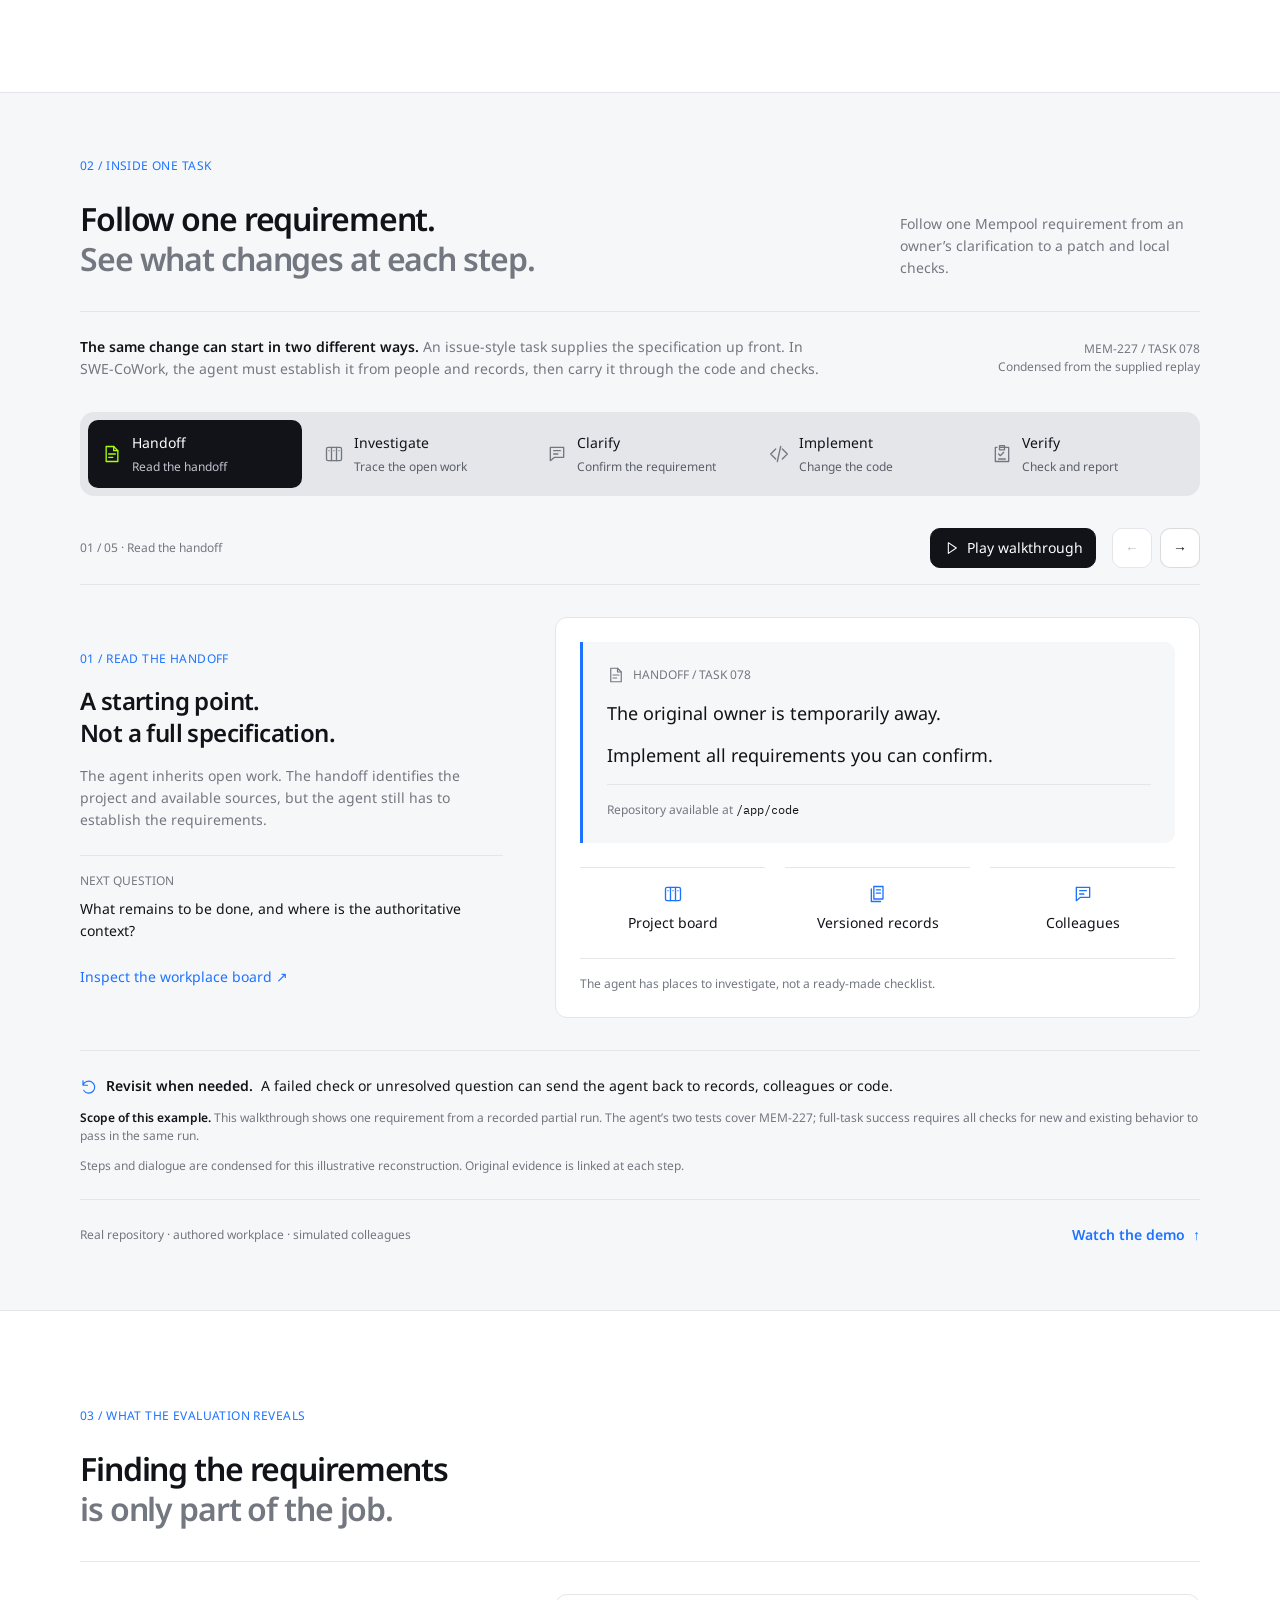
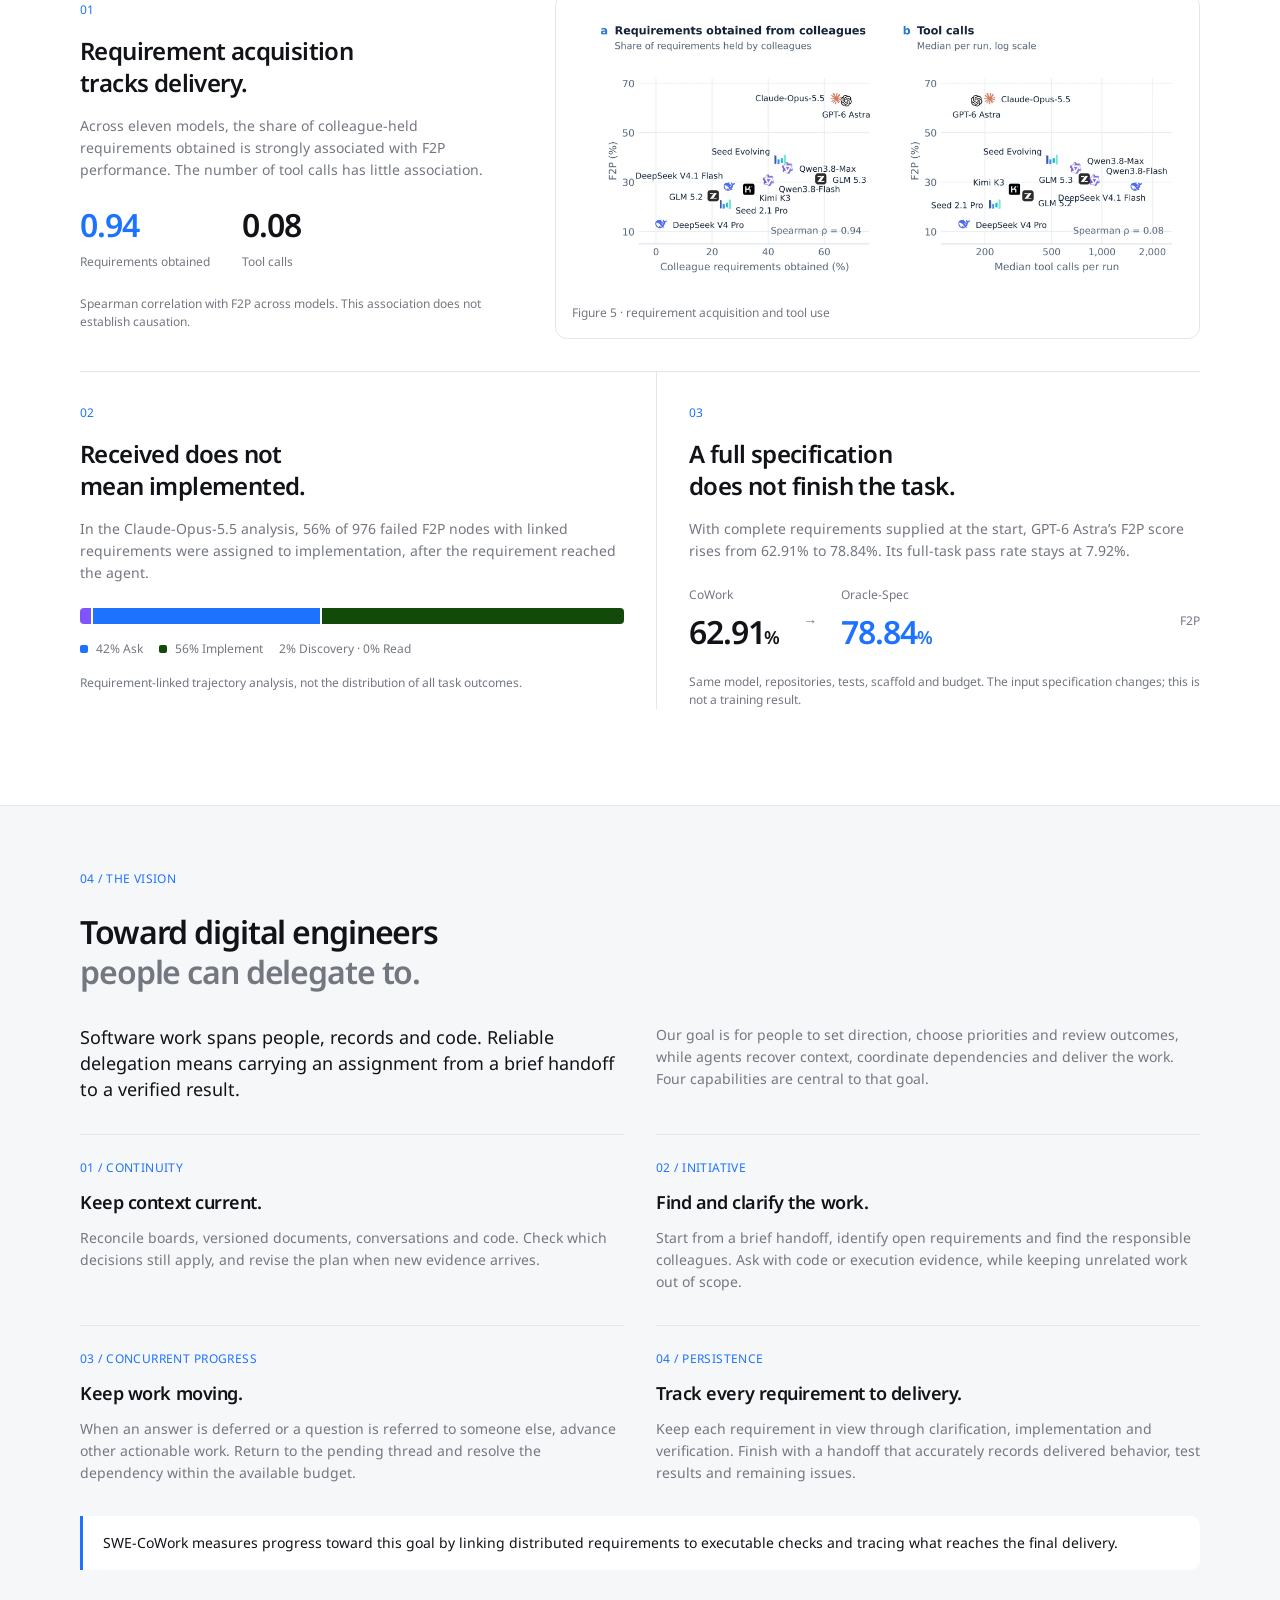
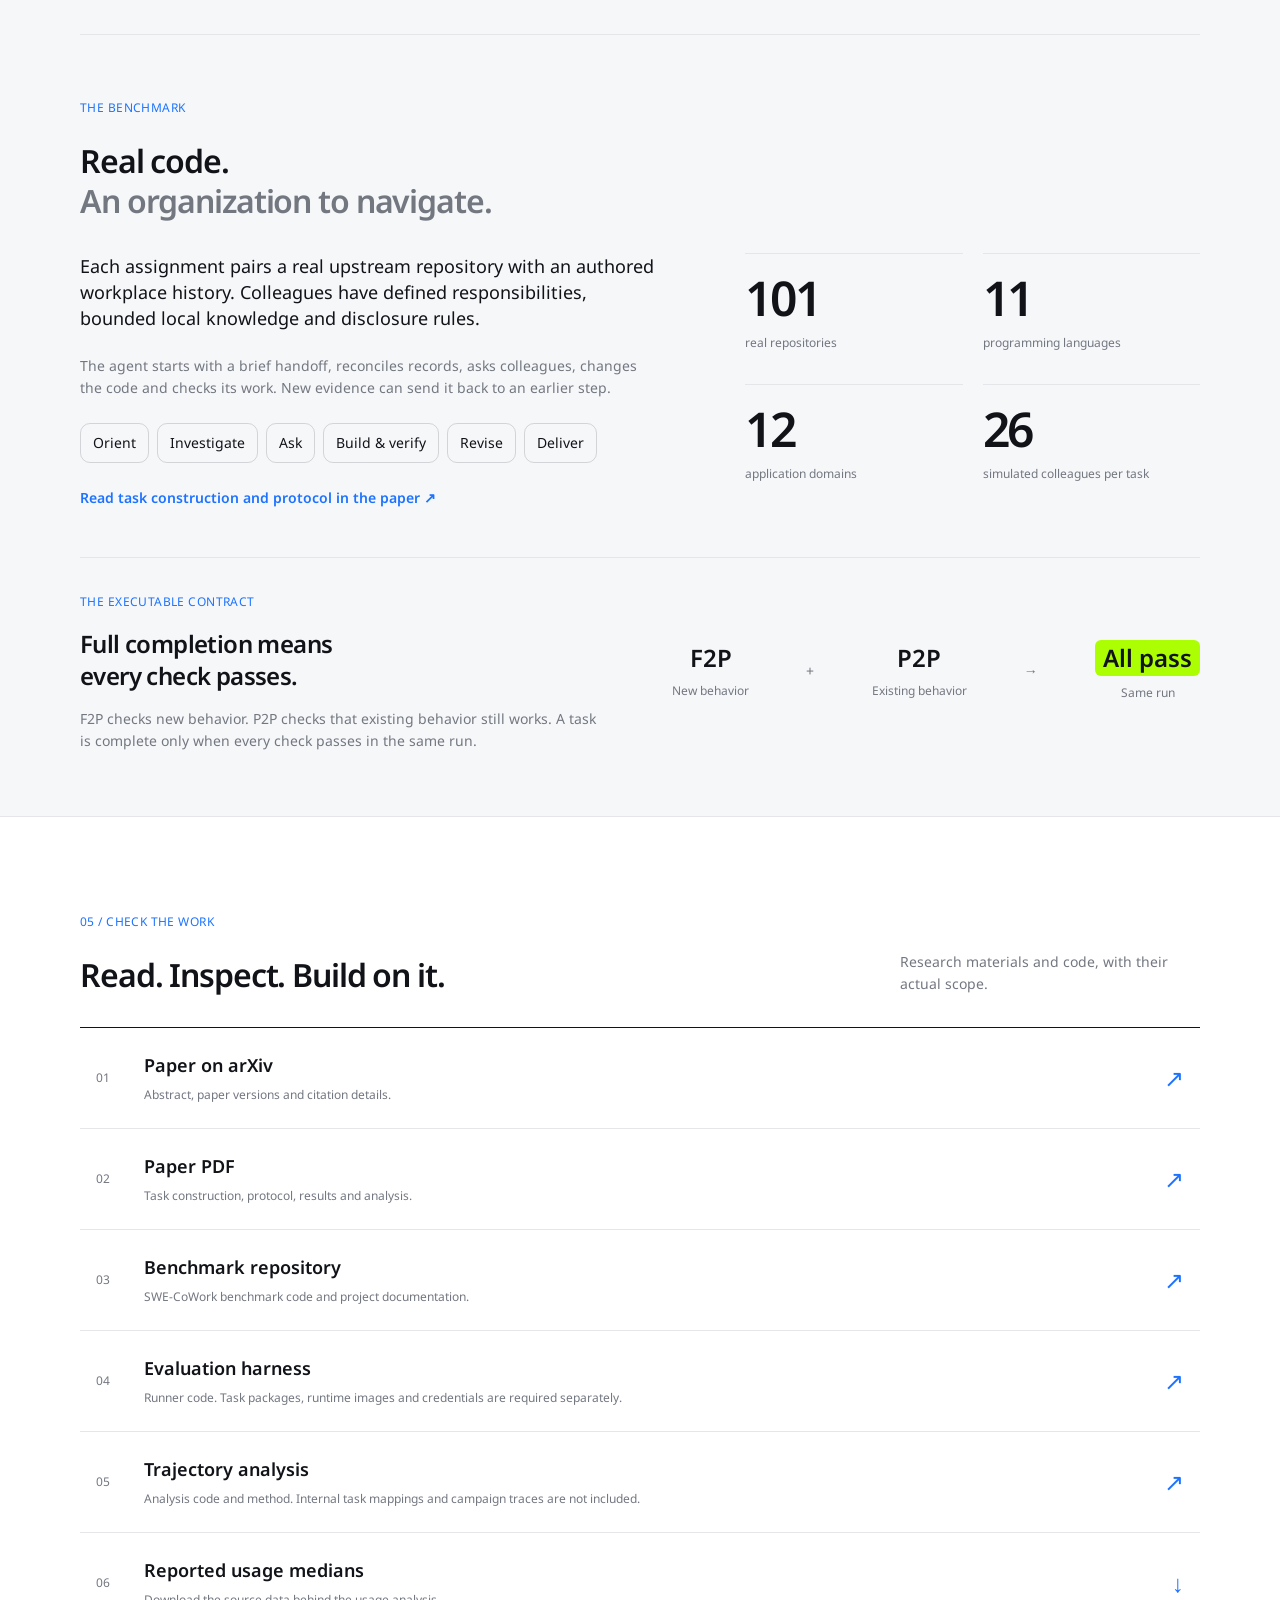
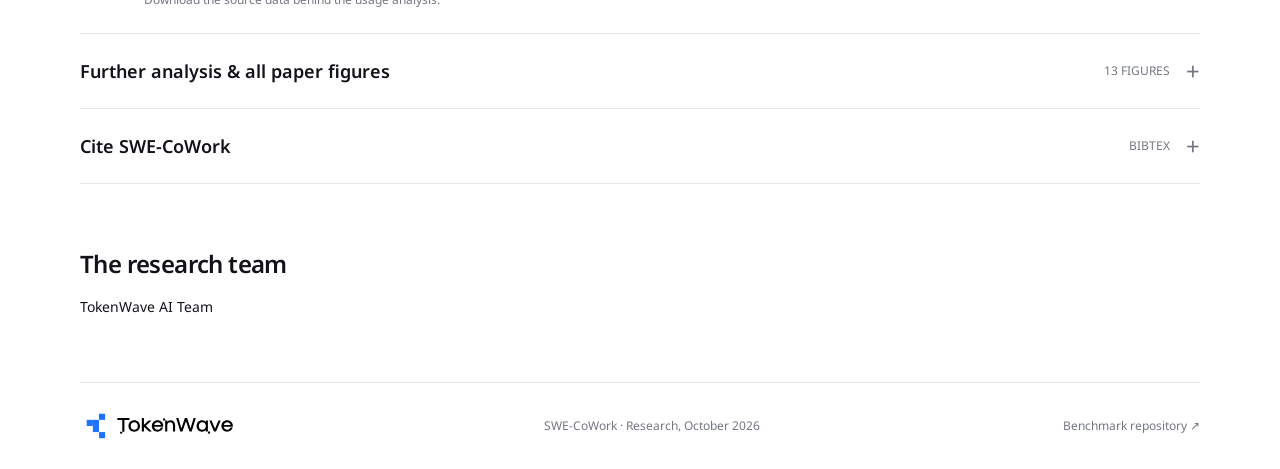
==== commit d2680017: "Add arXiv links and citation metadata for SWE-CoWork" ====
--- a/index.html
+++ b/index.html
@@ -40,7 +40,7 @@
         <h1 id="hero-title">SWE-<wbr>CoWork<span class="title-period">.</span></h1>
         <p class="hero-question">Can coding agents become<br class="desktop-break"> dependable digital engineers?</p>
         <p class="hero-description">SWE-CoWork evaluates coding agents as digital employees in software organizations. From a brief handoff, they must recover requirements, coordinate with colleagues, and carry the work through implementation, verification, and reporting.</p>
-        <div class="hero-actions"><a class="button primary" href="#leaderboard">View leaderboard <span aria-hidden="true">↓</span></a><a class="button paper-link" href="static/SWE-CoWork.pdf" target="_blank" rel="noopener">Read the paper <span aria-hidden="true">↗</span></a></div>
+        <div class="hero-actions"><a class="button primary" href="#leaderboard">View leaderboard <span aria-hidden="true">↓</span></a><a class="button paper-link" href="https://arxiv.org/abs/2611.20218" target="_blank" rel="noopener">Read on arXiv <span aria-hidden="true">↗</span></a></div>
         <dl class="hero-specs"><div><dt>101</dt><dd>real repositories</dd></div><div><dt>11</dt><dd>languages</dd></div><div><dt>12</dt><dd>domains</dd></div><div><dt>26</dt><dd>simulated colleagues / task</dd></div></dl>
         <div class="hero-vision">
           <span class="mono">THE VISION</span>
@@ -78,7 +78,7 @@
         <table class="leaderboard-table"><caption class="sr-only">Model results in the CoWork setting. Click a metric heading to sort.</caption><thead><tr><th scope="col" class="rank">#</th><th scope="col">Model</th><th scope="col" aria-sort="descending" data-col="f2p"><button data-sort="f2p" type="button"><span class="metric-heading">F2P<span class="sort-arrow" aria-hidden="true">↓</span></span><small>New behavior</small></button></th><th scope="col" data-col="p2p"><button data-sort="p2p" type="button"><span class="metric-heading">P2P<span class="sort-arrow" aria-hidden="true">↕</span></span><small>Existing behavior</small></button></th><th scope="col" data-col="passRate"><button data-sort="passRate" type="button"><span class="metric-heading">Full-task pass<span class="sort-arrow" aria-hidden="true">↕</span></span><small>Every check, same run</small></button></th></tr></thead><tbody><tr data-name="Claude-Opus-5.5"><td class="rank">01</td><th scope="row"><span class="model-id"><img src="static/logos/claude.png" alt="">Claude-Opus-5.5</span></th><td class="score-cell" data-value="63.84"><span class="score-bar" style="--score:63.84%"></span><span class="metric-value">63.84<small>%</small></span></td><td data-value="93.24"><span class="metric-value">93.24<small>%</small></span></td><td data-value="6.93"><b class="metric-value">6.93<small>%</small></b></td></tr><tr data-name="GPT-6 Astra"><td class="rank">02</td><th scope="row"><span class="model-id"><img src="static/logos/gpt.png" alt="">GPT-6 Astra</span></th><td class="score-cell" data-value="62.91"><span class="score-bar" style="--score:62.91%"></span><span class="metric-value">62.91<small>%</small></span></td><td data-value="89.15"><span class="metric-value">89.15<small>%</small></span></td><td data-value="7.92"><b class="metric-value">7.92<small>%</small></b></td></tr><tr data-name="Seed Evolving"><td class="rank">03</td><th scope="row"><span class="model-id"><img src="static/logos/seed.png" alt="">Seed Evolving</span></th><td class="score-cell" data-value="39.09"><span class="score-bar" style="--score:39.09%"></span><span class="metric-value">39.09<small>%</small></span></td><td data-value="94.48"><span class="metric-value">94.48<small>%</small></span></td><td data-value="0.99"><b class="metric-value">0.99<small>%</small></b></td></tr><tr data-name="Qwen3.8-Max"><td class="rank">04</td><th scope="row"><span class="model-id"><img src="static/logos/qwen.png" alt="">Qwen3.8-Max</span></th><td class="score-cell" data-value="35.7"><span class="score-bar" style="--score:35.7%"></span><span class="metric-value">35.70<small>%</small></span></td><td data-value="91.8"><span class="metric-value">91.80<small>%</small></span></td><td data-value="0.0"><b class="metric-value">0.00<small>%</small></b></td></tr><tr data-name="GLM 5.3"><td class="rank">05</td><th scope="row"><span class="model-id"><img src="static/logos/glm.png" alt="">GLM 5.3</span></th><td class="score-cell" data-value="31.27"><span class="score-bar" style="--score:31.27%"></span><span class="metric-value">31.27<small>%</small></span></td><td data-value="87.72"><span class="metric-value">87.72<small>%</small></span></td><td data-value="0.99"><b class="metric-value">0.99<small>%</small></b></td></tr><tr data-name="Qwen3.8-Flash"><td class="rank">06</td><th scope="row"><span class="model-id"><img src="static/logos/qwen.png" alt="">Qwen3.8-Flash</span></th><td class="score-cell" data-value="30.7"><span class="score-bar" style="--score:30.7%"></span><span class="metric-value">30.70<small>%</small></span></td><td data-value="93.4"><span class="metric-value">93.40<small>%</small></span></td><td data-value="0.0"><b class="metric-value">0.00<small>%</small></b></td></tr><tr data-name="DeepSeek V4.1 Flash"><td class="rank">07</td><th scope="row"><span class="model-id"><img src="static/logos/deepseek.png" alt="">DeepSeek V4.1 Flash</span></th><td class="score-cell" data-value="28.2"><span class="score-bar" style="--score:28.2%"></span><span class="metric-value">28.20<small>%</small></span></td><td data-value="94.3"><span class="metric-value">94.30<small>%</small></span></td><td data-value="0.0"><b class="metric-value">0.00<small>%</small></b></td></tr><tr data-name="Kimi K3"><td class="rank">08</td><th scope="row"><span class="model-id"><img src="static/logos/kimi.png" alt="">Kimi K3</span></th><td class="score-cell" data-value="27.08"><span class="score-bar" style="--score:27.08%"></span><span class="metric-value">27.08<small>%</small></span></td><td data-value="84.88"><span class="metric-value">84.88<small>%</small></span></td><td data-value="0.99"><b class="metric-value">0.99<small>%</small></b></td></tr><tr data-name="GLM 5.2"><td class="rank">09</td><th scope="row"><span class="model-id"><img src="static/logos/glm.png" alt="">GLM 5.2</span></th><td class="score-cell" data-value="24.4"><span class="score-bar" style="--score:24.4%"></span><span class="metric-value">24.40<small>%</small></span></td><td data-value="95.2"><span class="metric-value">95.20<small>%</small></span></td><td data-value="0.0"><b class="metric-value">0.00<small>%</small></b></td></tr><tr data-name="Seed 2.1 Pro"><td class="rank">10</td><th scope="row"><span class="model-id"><img src="static/logos/seed.png" alt="">Seed 2.1 Pro</span></th><td class="score-cell" data-value="21.01"><span class="score-bar" style="--score:21.01%"></span><span class="metric-value">21.01<small>%</small></span></td><td data-value="81.85"><span class="metric-value">81.85<small>%</small></span></td><td data-value="0.0"><b class="metric-value">0.00<small>%</small></b></td></tr><tr data-name="DeepSeek V4 Pro"><td class="rank">11</td><th scope="row"><span class="model-id"><img src="static/logos/deepseek.png" alt="">DeepSeek V4 Pro</span></th><td class="score-cell" data-value="13.04"><span class="score-bar" style="--score:13.04%"></span><span class="metric-value">13.04<small>%</small></span></td><td data-value="90.21"><span class="metric-value">90.21<small>%</small></span></td><td data-value="0.0"><b class="metric-value">0.00<small>%</small></b></td></tr></tbody></table>
       </div>
       <div class="metric-notes"><p><b>F2P</b> measures the fraction of tests for new behavior that pass.</p><p><b>P2P</b> measures the fraction of existing-behavior tests that continue to pass.</p><p><b>Full-task pass</b> requires all F2P and P2P checks to pass in the same run.</p></div>
-      <p class="data-note">F2P and P2P are macro-averages of per-task test pass rates. Full-task pass is a percentage of tasks. Source: the reported 101-task release, October 2026. <a href="static/SWE-CoWork.pdf" target="_blank" rel="noopener">Experimental settings ↗</a></p>
+      <p class="data-note">F2P and P2P are macro-averages of per-task test pass rates. Full-task pass is a percentage of tasks. Source: the reported 101-task release, October 2026. <a href="static/SWE-CoWork.pdf?v=20261116-paper-a45e218a" target="_blank" rel="noopener">Experimental settings ↗</a></p>
     </section>
 
     <section class="task-section section" id="task" aria-labelledby="task-title"><div class="wrap">
@@ -136,20 +136,22 @@
       </div>
       <div class="benchmark-overview">
       <p class="eyebrow section-index">THE BENCHMARK</p><h2 id="method-title">Real code.<br> <span class="quiet">An organization to navigate.</span></h2>
-      <div class="method-layout"><div class="method-copy"><p class="large-copy">Each assignment pairs a real upstream repository with an authored workplace history. Colleagues have defined responsibilities, bounded local knowledge and disclosure rules.</p><p>The agent starts with a brief handoff, reconciles records, asks colleagues, changes the code and checks its work. New evidence can send it back to an earlier step.</p><div class="method-loop" aria-label="An iterative workflow"><span>Orient</span><span>Investigate</span><span>Ask</span><span>Build & verify</span><span>Revise</span><span>Deliver</span></div><a class="text-link" href="static/SWE-CoWork.pdf" target="_blank" rel="noopener">Read task construction and protocol in the paper ↗</a></div><dl class="method-stats"><div><dt>101</dt><dd>real repositories</dd></div><div><dt>11</dt><dd>programming languages</dd></div><div><dt>12</dt><dd>application domains</dd></div><div><dt>26</dt><dd>simulated colleagues per task</dd></div></dl></div>
+      <div class="method-layout"><div class="method-copy"><p class="large-copy">Each assignment pairs a real upstream repository with an authored workplace history. Colleagues have defined responsibilities, bounded local knowledge and disclosure rules.</p><p>The agent starts with a brief handoff, reconciles records, asks colleagues, changes the code and checks its work. New evidence can send it back to an earlier step.</p><div class="method-loop" aria-label="An iterative workflow"><span>Orient</span><span>Investigate</span><span>Ask</span><span>Build & verify</span><span>Revise</span><span>Deliver</span></div><a class="text-link" href="static/SWE-CoWork.pdf?v=20261116-paper-a45e218a" target="_blank" rel="noopener">Read task construction and protocol in the paper ↗</a></div><dl class="method-stats"><div><dt>101</dt><dd>real repositories</dd></div><div><dt>11</dt><dd>programming languages</dd></div><div><dt>12</dt><dd>application domains</dd></div><div><dt>26</dt><dd>simulated colleagues per task</dd></div></dl></div>
       <div class="evaluation" id="evaluation"><div><span class="mono">THE EXECUTABLE CONTRACT</span><h3>Full completion means<br> every check passes.</h3><p>F2P checks new behavior. P2P checks that existing behavior still works. A task is complete only when every check passes in the same run.</p></div><div class="evaluation-equation"><span><b>F2P</b><small>New behavior</small></span><i>+</i><span><b>P2P</b><small>Existing behavior</small></span><i>→</i><span class="complete-condition"><b>All pass</b><small>Same run</small></span></div></div>
       </div>
     </div></section>
 
     <section class="resources section wrap" id="resources" aria-labelledby="resources-title"><div class="section-top"><div><p class="eyebrow section-index">05 / CHECK THE WORK</p><h2 id="resources-title">Read. Inspect. Build on it.</h2></div><p class="section-aside">Research materials and code, with their actual scope.</p></div>
-      <div class="resource-list"><a href="static/SWE-CoWork.pdf" target="_blank" rel="noopener"><span class="resource-index">01</span><span><b>Paper</b><small>Task construction, protocol, results and analysis.</small></span><span aria-hidden="true">↗</span></a><a href="https://github.com/TokenWave-AI/swe-cowork-bench" target="_blank" rel="noopener"><span class="resource-index">02</span><span><b>Benchmark repository</b><small>SWE-CoWork benchmark code and project documentation.</small></span><span aria-hidden="true">↗</span></a><a href="https://github.com/TokenWave-AI/cowork-bench-harness" target="_blank" rel="noopener"><span class="resource-index">03</span><span><b>Evaluation harness</b><small>Runner code. Task packages, runtime images and credentials are required separately.</small></span><span aria-hidden="true">↗</span></a><a href="https://github.com/TokenWave-AI/cowork-skill" target="_blank" rel="noopener"><span class="resource-index">04</span><span><b>Trajectory analysis</b><small>Analysis code and method. Internal task mappings and campaign traces are not included.</small></span><span aria-hidden="true">↗</span></a><a href="static/data/usage-medians.json" download><span class="resource-index">05</span><span><b>Reported usage medians</b><small>Download the source data behind the usage analysis.</small></span><span aria-hidden="true">↓</span></a></div>
+      <div class="resource-list"><a href="https://arxiv.org/abs/2611.20218" target="_blank" rel="noopener"><span class="resource-index">01</span><span><b>Paper on arXiv</b><small>Abstract, paper versions and citation details.</small></span><span aria-hidden="true">↗</span></a><a href="static/SWE-CoWork.pdf?v=20261116-paper-a45e218a" target="_blank" rel="noopener"><span class="resource-index">02</span><span><b>Paper PDF</b><small>Task construction, protocol, results and analysis.</small></span><span aria-hidden="true">↗</span></a><a href="https://github.com/TokenWave-AI/swe-cowork-bench" target="_blank" rel="noopener"><span class="resource-index">03</span><span><b>Benchmark repository</b><small>SWE-CoWork benchmark code and project documentation.</small></span><span aria-hidden="true">↗</span></a><a href="https://github.com/TokenWave-AI/cowork-bench-harness" target="_blank" rel="noopener"><span class="resource-index">04</span><span><b>Evaluation harness</b><small>Runner code. Task packages, runtime images and credentials are required separately.</small></span><span aria-hidden="true">↗</span></a><a href="https://github.com/TokenWave-AI/cowork-skill" target="_blank" rel="noopener"><span class="resource-index">05</span><span><b>Trajectory analysis</b><small>Analysis code and method. Internal task mappings and campaign traces are not included.</small></span><span aria-hidden="true">↗</span></a><a href="static/data/usage-medians.json" download><span class="resource-index">06</span><span><b>Reported usage medians</b><small>Download the source data behind the usage analysis.</small></span><span aria-hidden="true">↓</span></a></div>
       <details class="supplement"><summary><span>Further analysis & all paper figures</span><span class="details-count">13 FIGURES <i aria-hidden="true">+</i></span></summary><div class="supplement-content"><p>Full figure captions are retained from the original project page. Select any figure to inspect it at full resolution.</p><div class="figure-gallery"><figure class="paper-figure"><button class="zoom-image" type="button" data-image="static/figures/fig01.webp" data-caption="Figure 1  The same Click requirement presented directly as an issue (left) and within an ongoing SWE-CoWork assignment (right). Knowledge is distributed among digital employees and workplace records; the agent recovers the requirement, consults the responsible colleague, implements and verifies the change, and updates its interpretation when new evidence appears." aria-label="Enlarge The same Click requirement as an issue-based task and as an ongoing SWE-CoWork assignment"><img src="static/figures/fig01.webp" alt="The same Click requirement as an issue-based task and as an ongoing SWE-CoWork assignment" loading="lazy"></button><figcaption><b>Figure 1</b> The same Click requirement presented directly as an issue (left) and within an ongoing SWE-CoWork assignment (right). Knowledge is distributed among digital employees and workplace records; the agent recovers the requirement, consults the responsible colleague, implements and verifies the change, and updates its interpretation when new evidence appears.</figcaption></figure><figure class="paper-figure"><button class="zoom-image" type="button" data-image="static/figures/fig02.webp" data-caption="Figure 2  Composition of the 101 SWE-CoWork tasks: (a) primary language, (b) application domain, (c) production lines added, on a log axis, (d) verifier test nodes per task. Dashed lines mark medians." aria-label="Enlarge Composition of the 101 tasks"><img src="static/figures/fig02.webp" alt="Composition of the 101 tasks" loading="lazy"></button><figcaption><b>Figure 2</b> Composition of the 101 SWE-CoWork tasks: (a) primary language, (b) application domain, (c) production lines added, on a log axis, (d) verifier test nodes per task. Dashed lines mark medians.</figcaption></figure><figure class="paper-figure"><button class="zoom-image" type="button" data-image="static/figures/fig03.webp" data-caption="Figure 3  An owner clarification changes a timesheet export implementation in a recorded run (task 094, Kimai). The owner specifies that the user’s preference must be evaluated on every render, and the agent updates its implementation and tests." aria-label="Enlarge An owner clarification changes a timesheet export in task 094, Kimai"><img src="static/figures/fig03.webp" alt="An owner clarification changes a timesheet export in task 094, Kimai" loading="lazy"></button><figcaption><b>Figure 3</b> An owner clarification changes a timesheet export implementation in a recorded run (task 094, Kimai). The owner specifies that the user’s preference must be evaluated on every render, and the agent updates its implementation and tests.</figcaption></figure><figure class="paper-figure"><button class="zoom-image" type="button" data-image="static/figures/fig04.webp" data-caption="Figure 4  Five workplace information challenges and the judgments they require, organized by the timing, provenance, and authority of evidence. The panels use schematic situations and condensed workplace-record examples." aria-label="Enlarge Five workplace information challenges: late evidence, superseded conclusions, ambiguous provenance, scope distractors, and fragmented ownership"><img src="static/figures/fig04.webp" alt="Five workplace information challenges: late evidence, superseded conclusions, ambiguous provenance, scope distractors, and fragmented ownership" loading="lazy"></button><figcaption><b>Figure 4</b> Five workplace information challenges and the judgments they require, organized by the timing, provenance, and authority of evidence. The panels use schematic situations and condensed workplace-record examples.</figcaption></figure><figure class="paper-figure"><button class="zoom-image" type="button" data-image="static/figures/fig05.webp" data-caption="Figure 5  Requirement acquisition, tool calls, and delivery across eleven models. (a) F2P against the share of colleague-held requirements disclosed during the run (Spearman ρ = 0.94). (b) F2P against median tool calls per run, on a log axis (ρ = 0.08)." aria-label="Enlarge F2P against requirement acquisition and tool calls across eleven models"><img src="static/figures/fig05.webp" alt="F2P against requirement acquisition and tool calls across eleven models" loading="lazy"></button><figcaption><b>Figure 5</b> Requirement acquisition, tool calls, and delivery across eleven models. (a) F2P against the share of colleague-held requirements disclosed during the run (Spearman ρ = 0.94). (b) F2P against median tool calls per run, on a log axis (ρ = 0.08).</figcaption></figure><figure class="paper-figure"><button class="zoom-image" type="button" data-image="static/figures/usage_medians_vs_f2p.webp" data-caption="Figure 6  Model calls, token usage, and delivery. Each point pairs a model’s per-run usage median with its full-release F2P. The output axis uses a log scale. Dots and leaders mark exact values where nearby logos are offset. Seed Evolving input is approximate; its output median is unavailable." aria-label="Enlarge Median model calls, input tokens and output tokens against full-release F2P"><img src="static/figures/usage_medians_vs_f2p.webp" alt="Median model calls, input tokens and output tokens against full-release F2P" loading="lazy"></button><figcaption><b>Figure 6</b> Model calls, token usage, and delivery. Each point pairs a model’s per-run usage median with its full-release F2P. The output axis uses a log scale. Dots and leaders mark exact values where nearby logos are offset. Seed Evolving input is approximate; its output median is unavailable.</figcaption></figure><figure class="paper-figure"><button class="zoom-image" type="button" data-image="static/figures/tool_compaction_vs_f2p.webp" data-caption="Figure 7  Tool use, context compaction, and delivery across nine models. Tool calls use a logarithmic axis; compactions use a linear axis to include zero. Dots and leaders mark exact values where nearby logos are offset." aria-label="Enlarge Median tool calls and context compactions against full-release F2P for nine models"><img src="static/figures/tool_compaction_vs_f2p.webp" alt="Median tool calls and context compactions against full-release F2P for nine models" loading="lazy"></button><figcaption><b>Figure 7</b> Tool use, context compaction, and delivery across nine models. Tool calls use a logarithmic axis; compactions use a linear axis to include zero. Dots and leaders mark exact values where nearby logos are offset.</figcaption></figure><figure class="paper-figure"><button class="zoom-image" type="button" data-image="static/figures/workplace_exploration_vs_f2p.webp" data-caption="Figure 8  Workplace exploration, first code edit, and delivery. Full-release F2P against per-run medians of (a) workplace queries before the first code edit, (b) the tool-call index of that edit, (c) that index as a percentage of all tool calls in the run, (d) workplace queries over the full run, and (e) messages sent to colleagues. Panels (a–d) cover eight models; (e) covers the seven with a reported message median. Panel (c) uses the median of per-run percentages. All axes are linear. Dots and leaders mark exact values where nearby logos are offset." aria-label="Enlarge Workplace queries, first-edit position and colleague messages against full-release F2P for eight models"><img src="static/figures/workplace_exploration_vs_f2p.webp" alt="Workplace queries, first-edit position and colleague messages against full-release F2P for eight models" loading="lazy"></button><figcaption><b>Figure 8</b> Workplace exploration, first code edit, and delivery. Full-release F2P against per-run medians of (a) workplace queries before the first code edit, (b) the tool-call index of that edit, (c) that index as a percentage of all tool calls in the run, (d) workplace queries over the full run, and (e) messages sent to colleagues. Panels (a–d) cover eight models; (e) covers the seven with a reported message median. Panel (c) uses the median of per-run percentages. All axes are linear. Dots and leaders mark exact values where nearby logos are offset.</figcaption></figure><figure class="paper-figure"><button class="zoom-image" type="button" data-image="static/figures/fig06.webp" data-caption="Figure 9  Requirement acquisition and loss in Claude-Opus-5.5. (a) Colleague-held requirements by acquisition state. (b) F2P pass rates by whether the requirement reached the agent. (c) Earliest observed loss stage for failed nodes." aria-label="Enlarge Requirement acquisition and loss in Claude-Opus-5.5"><img src="static/figures/fig06.webp" alt="Requirement acquisition and loss in Claude-Opus-5.5" loading="lazy"></button><figcaption><b>Figure 9</b> Requirement acquisition and loss in Claude-Opus-5.5. (a) Colleague-held requirements by acquisition state. (b) F2P pass rates by whether the requirement reached the agent. (c) Earliest observed loss stage for failed nodes.</figcaption></figure><figure class="paper-figure"><button class="zoom-image" type="button" data-image="static/figures/fig07.webp" data-caption="Figure 10  Follow-through and reporting in Claude-Opus-5.5. (a) Delivery claims compared with test outcomes. (b) Deferred threads and their follow-up. (c) Timing of colleague messages within a run." aria-label="Enlarge Follow-through and reporting in Claude-Opus-5.5"><img src="static/figures/fig07.webp" alt="Follow-through and reporting in Claude-Opus-5.5" loading="lazy"></button><figcaption><b>Figure 10</b> Follow-through and reporting in Claude-Opus-5.5. (a) Delivery claims compared with test outcomes. (b) Deferred threads and their follow-up. (c) Timing of colleague messages within a run.</figcaption></figure><figure class="paper-figure"><button class="zoom-image" type="button" data-image="static/figures/fig08.webp" data-caption="Figure 11  Claude-Opus-5.5 behavior profile. (a) Share of assessable runs by observed behavior, from ineffective to adaptive. (b) Spearman associations with per-task F2P, with exploratory 95% bootstrap intervals." aria-label="Enlarge Claude-Opus-5.5 behavior profile"><img src="static/figures/fig08.webp" alt="Claude-Opus-5.5 behavior profile" loading="lazy"></button><figcaption><b>Figure 11</b> Claude-Opus-5.5 behavior profile. (a) Share of assessable runs by observed behavior, from ineffective to adaptive. (b) Spearman associations with per-task F2P, with exploratory 95% bootstrap intervals.</figcaption></figure><figure class="paper-figure"><button class="zoom-image" type="button" data-image="static/figures/fig09.webp" data-caption="Figure 12  Effort, outcomes and stopping in Claude-Opus-5.5. (a–c) Tool calls, colleague messages and hours against per-task F2P. (d) Distribution of F2P over the 101 tasks. (e) How runs ended, including stops with known, actionable gaps." aria-label="Enlarge Effort, outcomes and stopping in Claude-Opus-5.5"><img src="static/figures/fig09.webp" alt="Effort, outcomes and stopping in Claude-Opus-5.5" loading="lazy"></button><figcaption><b>Figure 12</b> Effort, outcomes and stopping in Claude-Opus-5.5. (a–c) Tool calls, colleague messages and hours against per-task F2P. (d) Distribution of F2P over the 101 tasks. (e) How runs ended, including stops with known, actionable gaps.</figcaption></figure><figure class="paper-figure"><button class="zoom-image" type="button" data-image="static/figures/fig10.webp" data-caption="Figure 13  Examples of evidence assessment in workplace records. (a) A published correction supersedes an earlier return shape. (b) Run identifiers expose a discrepancy in copied terminal output. (c) Output semantics and an open question about stream ownership." aria-label="Enlarge Examples of evidence assessment in workplace records"><img src="static/figures/fig10.webp" alt="Examples of evidence assessment in workplace records" loading="lazy"></button><figcaption><b>Figure 13</b> Examples of evidence assessment in workplace records. (a) A published correction supersedes an earlier return shape. (b) Run identifiers expose a discrepancy in copied terminal output. (c) Output semantics and an open question about stream ownership.</figcaption></figure></div><div class="additional-data"><a href="static/data/workplace-medians.json" download>Workplace exploration medians ↓</a><a href="original/index.html#usage" target="_blank" rel="noopener">Interactive usage analysis ↗</a><a href="original/index.html#workplace" target="_blank" rel="noopener">Interactive workplace analysis ↗</a></div></div></details>
       <details class="supplement"><summary><span>Cite SWE-CoWork</span><span class="details-count">BIBTEX <i aria-hidden="true">+</i></span></summary><div class="supplement-content"><button class="copy-button" id="copy-citation" type="button">Copy citation</button><pre id="citation">@misc{swecowork2026,
   title  = {SWE-CoWork: Benchmarking Coding Agents as Digital Employees in Organizations},
   author = {Lei, Xinping and Liu, Minghao and Zhu, Ruijie and Hu, Xiaohui and others},
   year   = {2026},
   note   = {TokenWave AI},
-  url    = {https://github.com/TokenWave-AI/swe-cowork-bench}
+  eprint = {2611.20218},
+  archivePrefix = {arXiv},
+  url    = {https://arxiv.org/abs/2611.20218}
 }</pre><p id="copy-status" role="status"></p></div></details>
       <section class="authors" aria-labelledby="authors-title"><h3 id="authors-title">The research team</h3><p class="team-credit">TokenWave AI Team</p></section>
     </section>
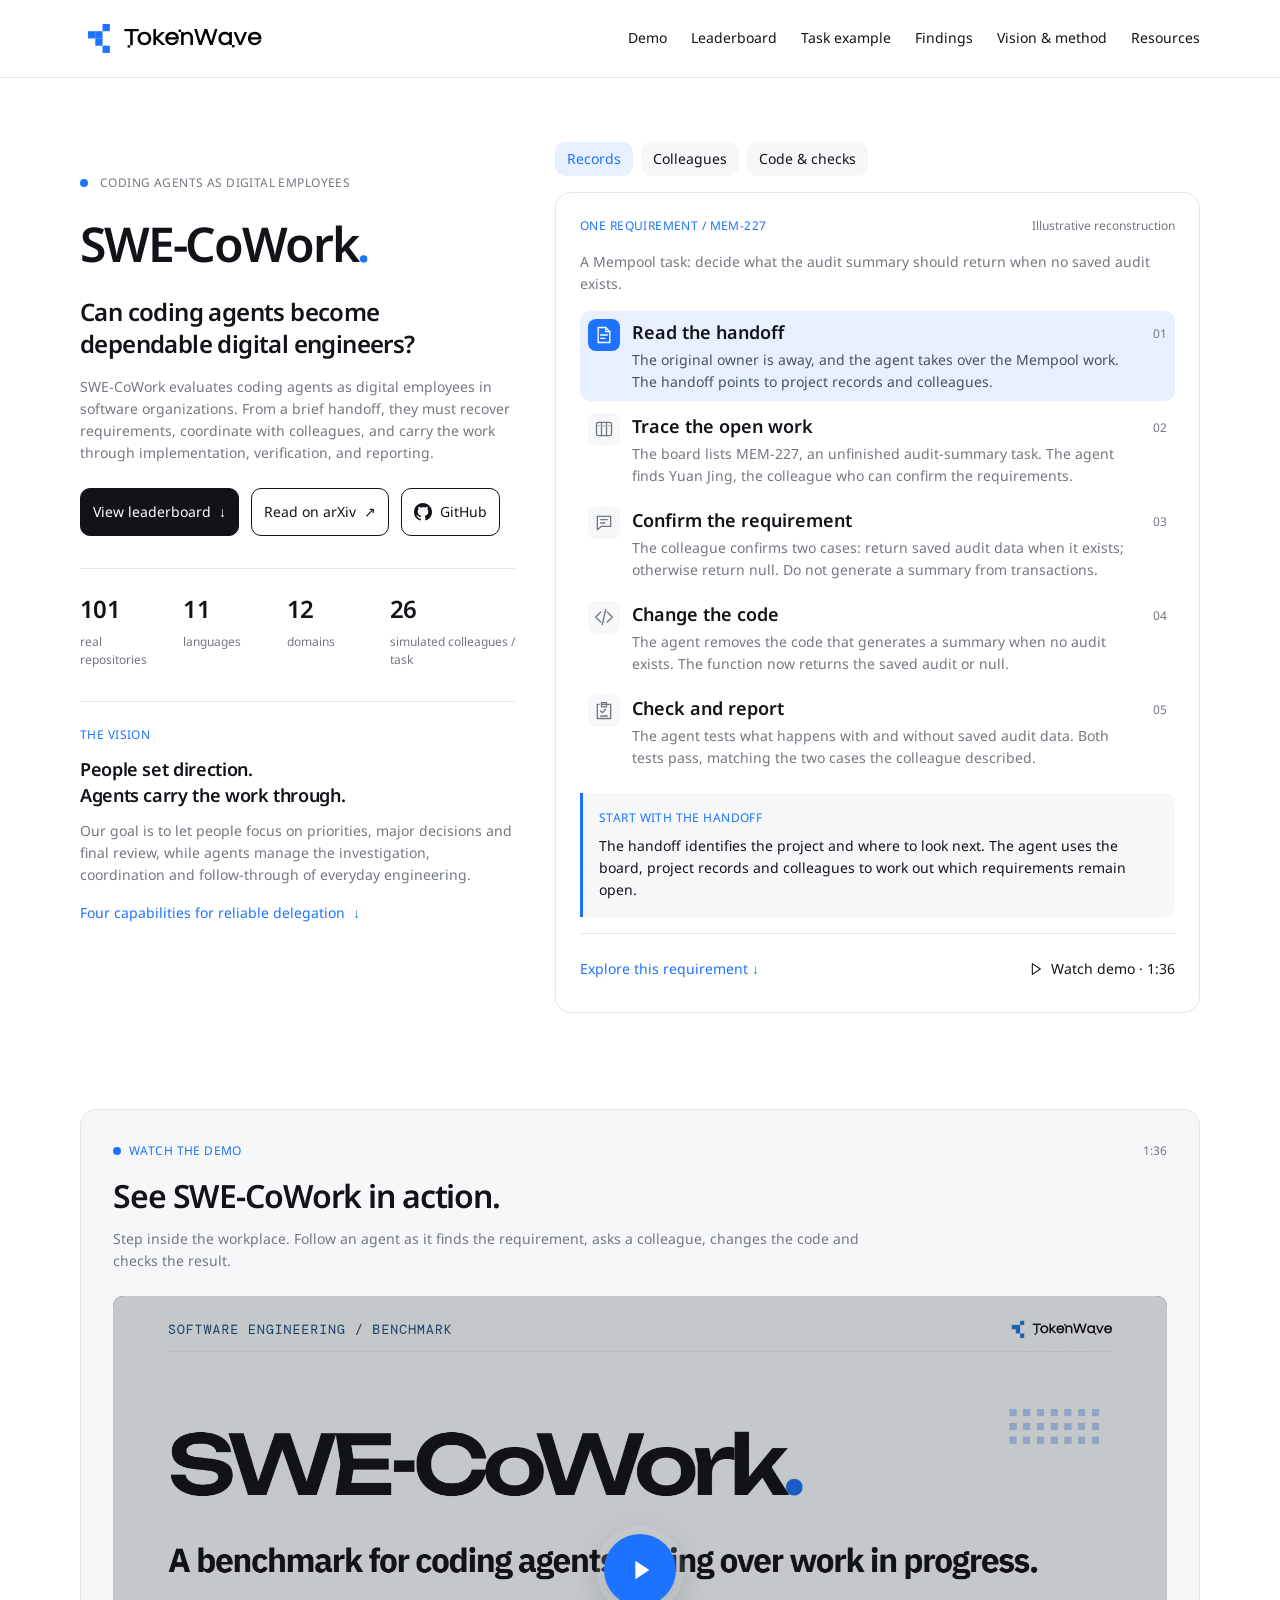
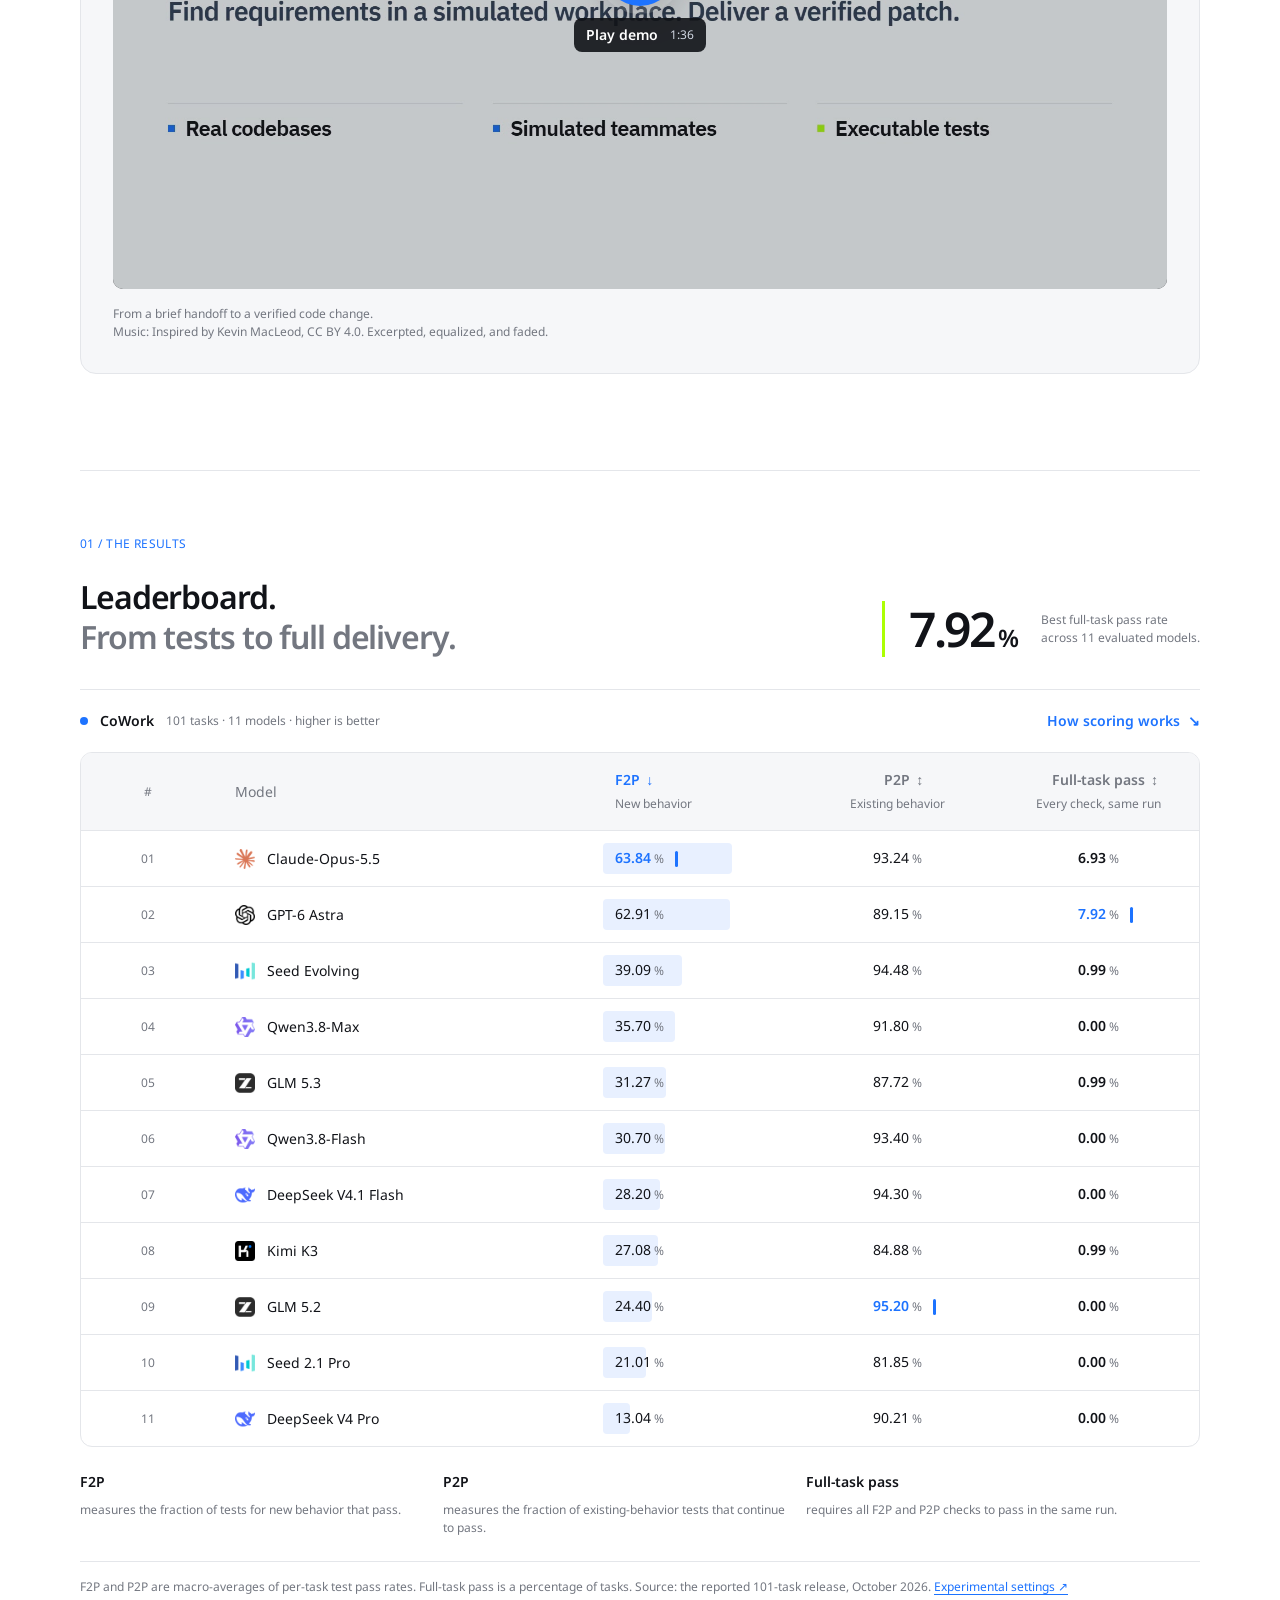
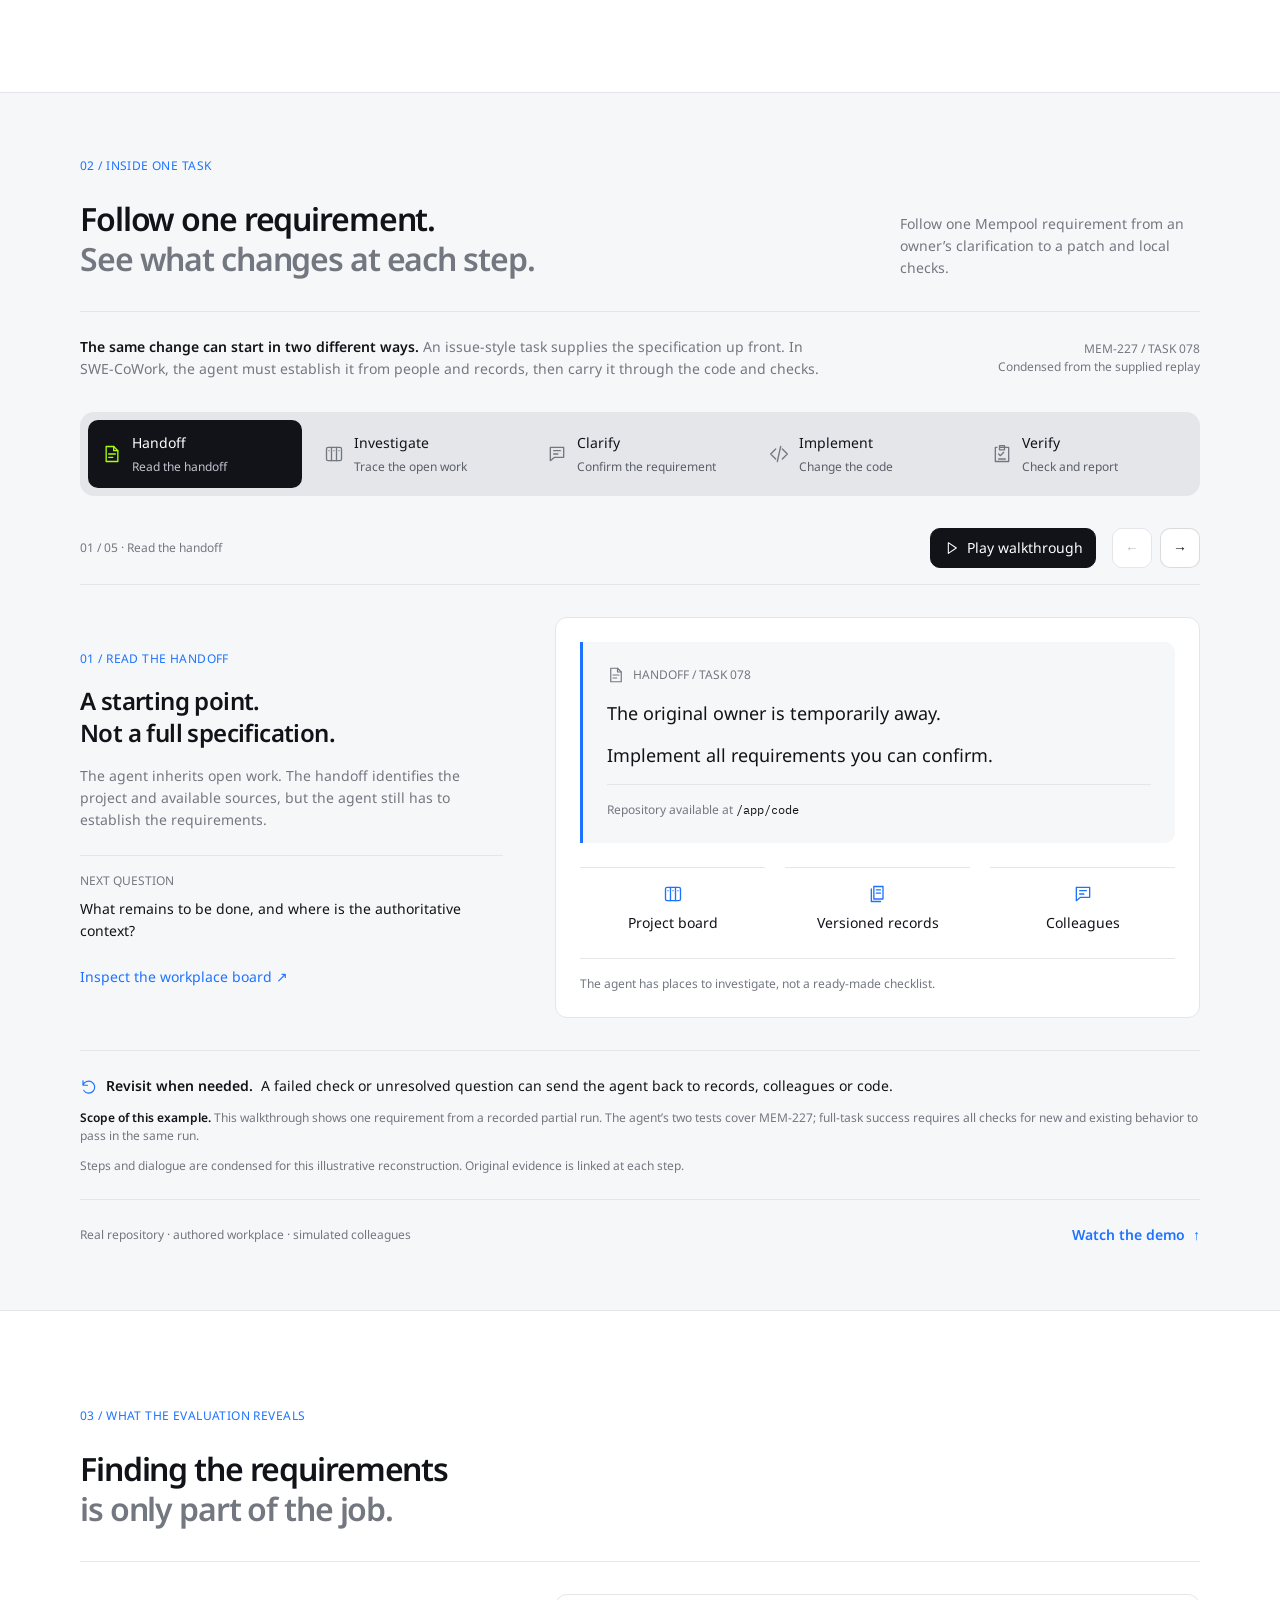
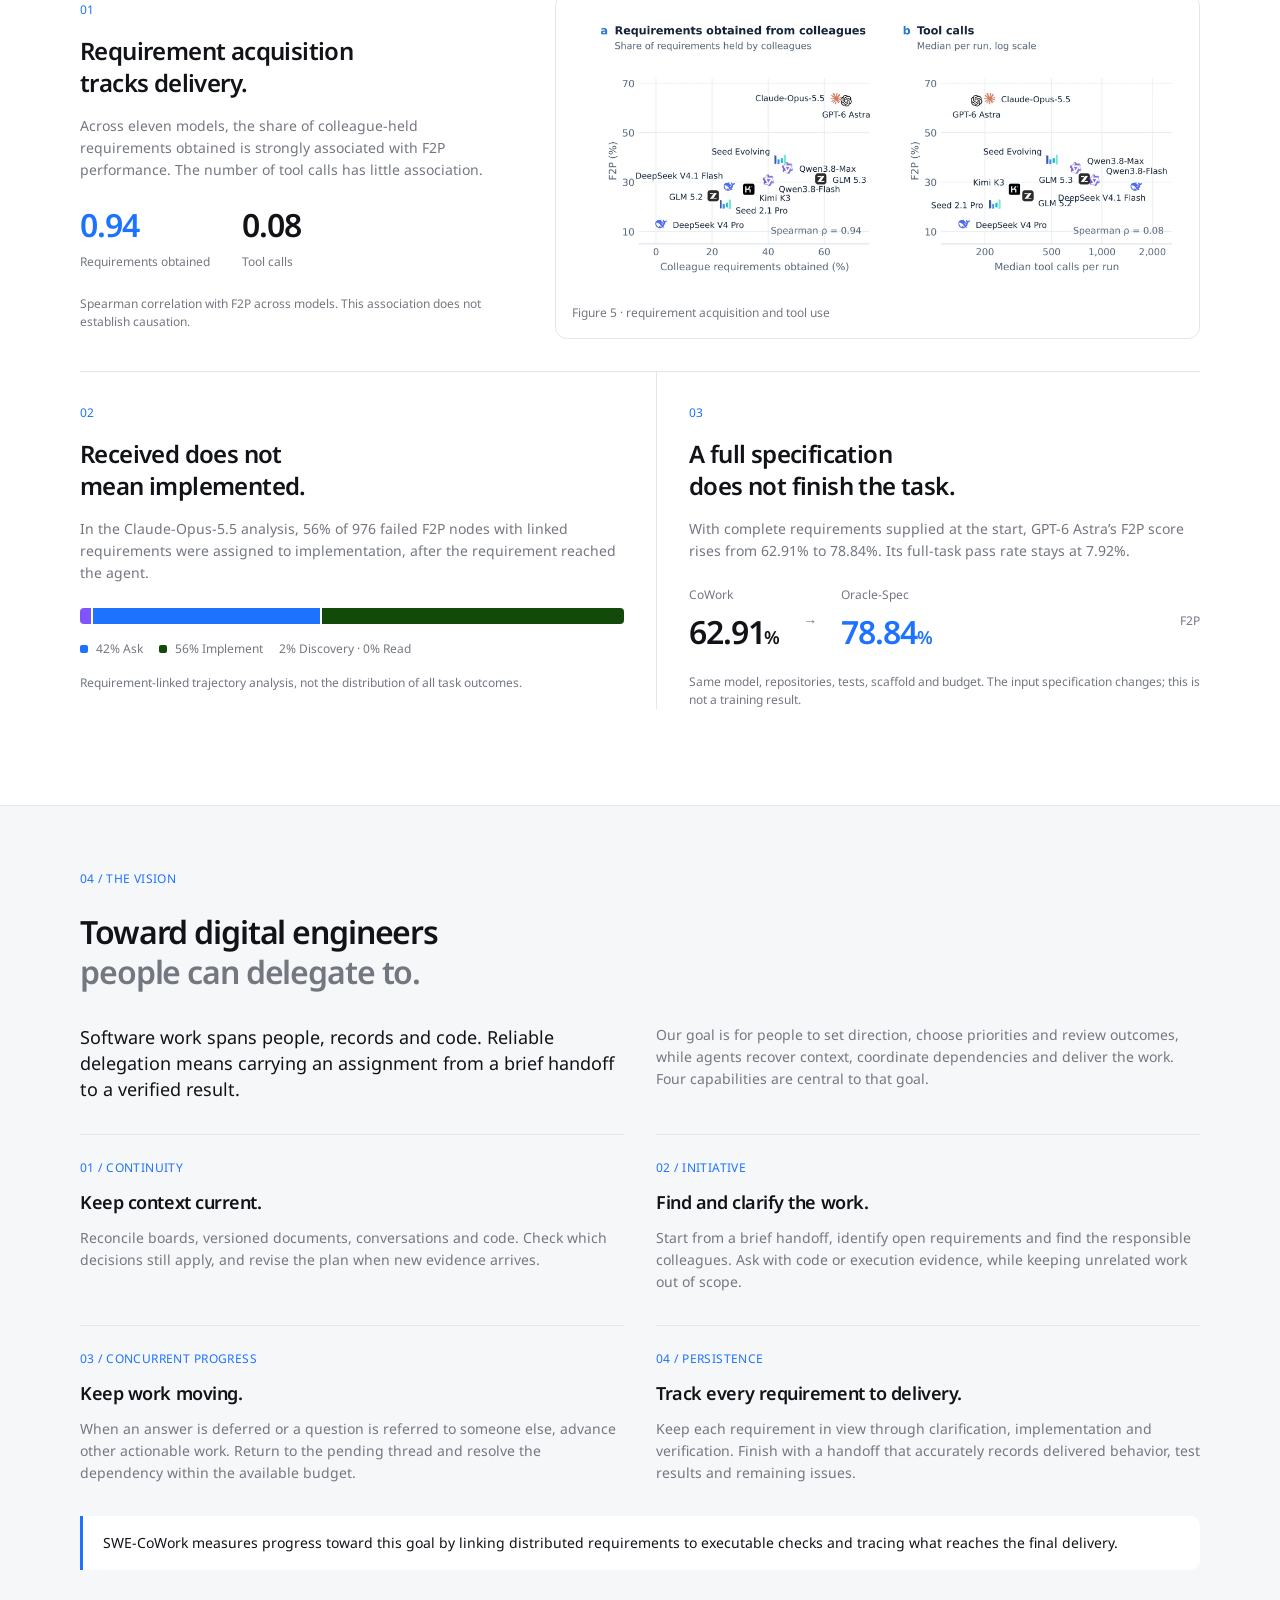
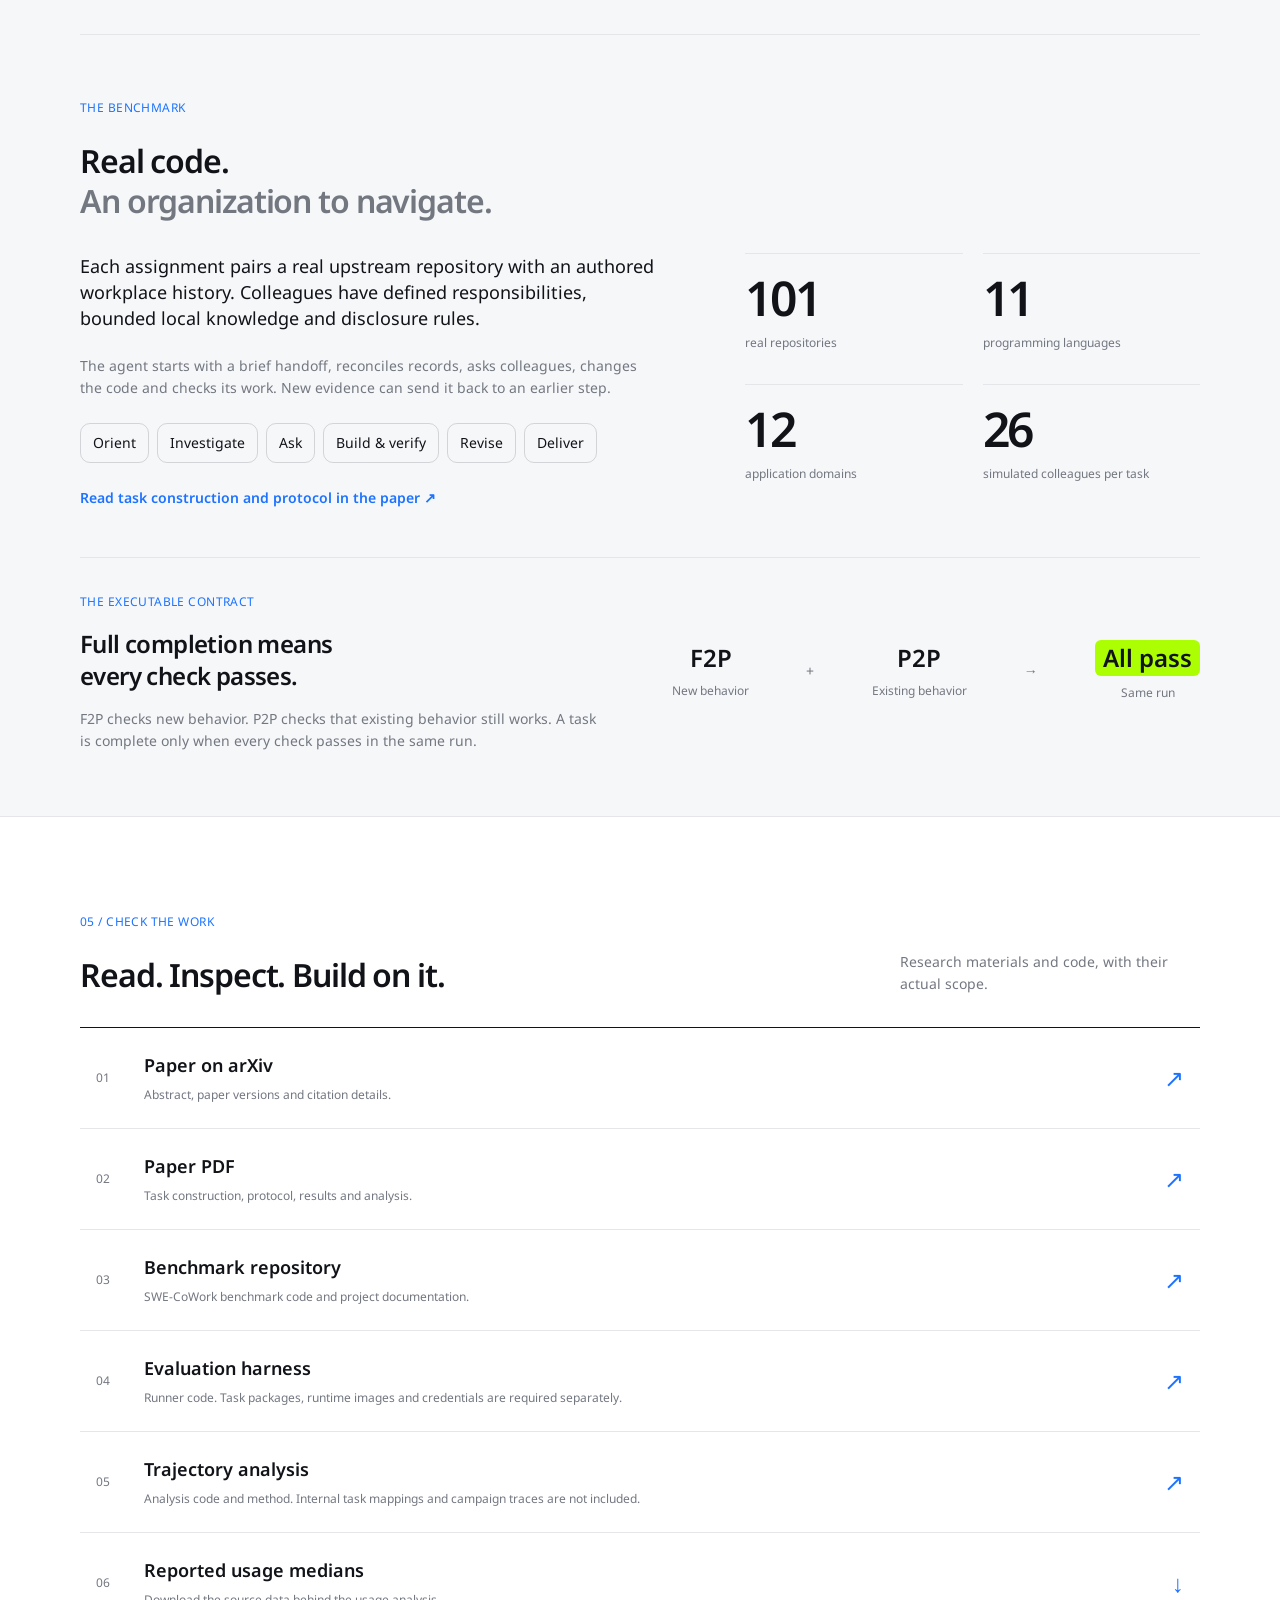
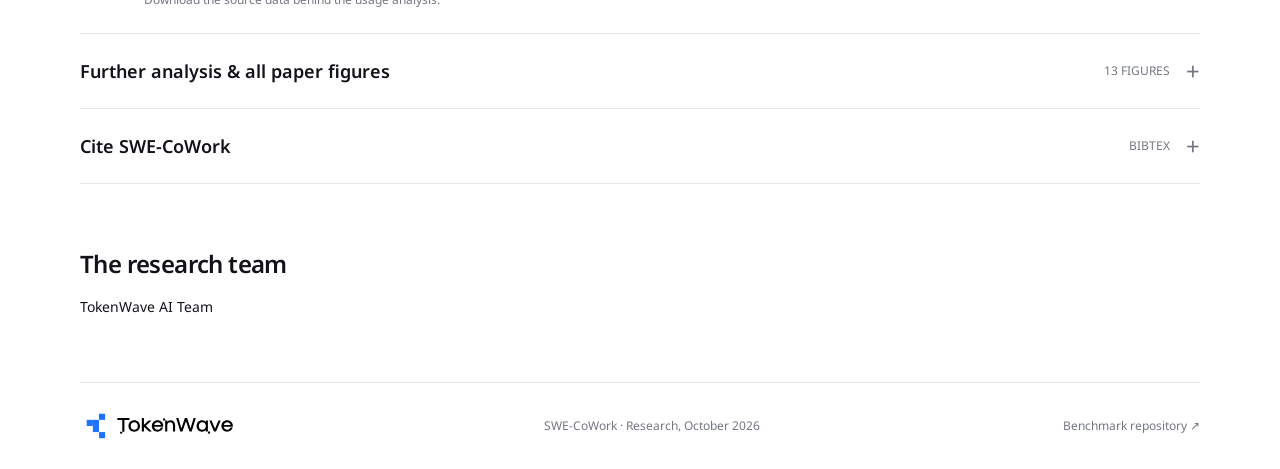
==== commit 4a680e73: "Move the GitHub link into the hero actions with the GitHub mark" ====
--- a/index.html
+++ b/index.html
@@ -11,7 +11,7 @@
   <meta property="og:url" content="https://tokenwave-ai.github.io/swe-cowork-page/">
   <meta property="og:image" content="https://tokenwave-ai.github.io/swe-cowork-page/assets/swe-cowork-demo-poster.jpg?v=20261116-v39">
   <meta name="twitter:card" content="summary_large_image">
-  <meta name="theme-color" content="#FFFFFF"><link rel="icon" href="static/favicon.svg"><link rel="stylesheet" href="styles.css?v=20261109-source-tabs"><link rel="stylesheet" href="flow.css?v=20261105">
+  <meta name="theme-color" content="#FFFFFF"><link rel="icon" href="static/favicon.svg"><link rel="stylesheet" href="styles.css?v=20261117-github-button"><link rel="stylesheet" href="flow.css?v=20261105">
   <script defer src="script.js?v=20261109-source-tabs"></script>
 </head>
 <body>
@@ -31,7 +31,6 @@
   <header class="site-header">
     <a class="brand" href="#top" aria-label="TokenWave — back to top"><img src="assets/tokenwave-horizontal-black.svg" alt="TokenWave" width="475" height="113"></a>
     <nav aria-label="Main navigation"><a href="#demo">Demo</a><a href="#leaderboard">Leaderboard</a><a href="#task">Task example</a><a href="#findings">Findings</a><a href="#method">Vision &amp; method</a><a href="#resources">Resources</a></nav>
-    <a class="repository-link" href="https://github.com/TokenWave-AI/swe-cowork-bench" target="_blank" rel="noopener">Benchmark <span aria-hidden="true">↗</span></a>
   </header>
   <main id="main">
     <section class="hero wrap" id="top" aria-labelledby="hero-title">
@@ -40,7 +39,11 @@
         <h1 id="hero-title">SWE-<wbr>CoWork<span class="title-period">.</span></h1>
         <p class="hero-question">Can coding agents become<br class="desktop-break"> dependable digital engineers?</p>
         <p class="hero-description">SWE-CoWork evaluates coding agents as digital employees in software organizations. From a brief handoff, they must recover requirements, coordinate with colleagues, and carry the work through implementation, verification, and reporting.</p>
-        <div class="hero-actions"><a class="button primary" href="#leaderboard">View leaderboard <span aria-hidden="true">↓</span></a><a class="button paper-link" href="https://arxiv.org/abs/2611.20218" target="_blank" rel="noopener">Read on arXiv <span aria-hidden="true">↗</span></a></div>
+        <div class="hero-actions">
+          <a class="button primary" href="#leaderboard">View leaderboard <span aria-hidden="true">↓</span></a>
+          <a class="button paper-link" href="https://arxiv.org/abs/2611.20218" target="_blank" rel="noopener">Read on arXiv <span aria-hidden="true">↗</span></a>
+          <a class="button github-link" href="https://github.com/TokenWave-AI/swe-cowork-bench" target="_blank" rel="noopener"><svg xmlns="http://www.w3.org/2000/svg" width="18" height="18" viewBox="0 0 16 16" aria-hidden="true" focusable="false"><path d="M6.766 11.328c-2.063-.25-3.516-1.734-3.516-3.656 0-.781.281-1.625.75-2.188-.203-.515-.172-1.609.063-2.062.625-.078 1.468.25 1.968.703.594-.187 1.219-.281 1.985-.281.765 0 1.39.094 1.953.265.484-.437 1.344-.765 1.969-.687.218.422.25 1.515.046 2.047.5.593.766 1.39.766 2.203 0 1.922-1.453 3.375-3.547 3.64.531.344.89 1.094.89 1.954v1.625c0 .468.391.734.86.547C13.781 14.359 16 11.53 16 8.03 16 3.61 12.406 0 7.984 0 3.563 0 0 3.61 0 8.031a7.88 7.88 0 0 0 5.172 7.422c.422.156.828-.125.828-.547v-1.25c-.219.094-.5.156-.75.156-1.031 0-1.64-.562-2.078-1.609-.172-.422-.36-.672-.719-.719-.187-.015-.25-.093-.25-.187 0-.188.313-.328.625-.328.453 0 .844.281 1.25.86.313.452.64.655 1.031.655s.641-.14 1-.5c.266-.265.47-.5.657-.656"/></svg>GitHub</a>
+        </div>
         <dl class="hero-specs"><div><dt>101</dt><dd>real repositories</dd></div><div><dt>11</dt><dd>languages</dd></div><div><dt>12</dt><dd>domains</dd></div><div><dt>26</dt><dd>simulated colleagues / task</dd></div></dl>
         <div class="hero-vision">
           <span class="mono">THE VISION</span>
--- a/styles.css
+++ b/styles.css
@@ -84,8 +84,6 @@
 .site-header nav { display: flex; align-items: center; justify-content: center; gap: 24px; font-size: 14px; line-height: 22px; }
 .site-header nav a { padding: 8px 0; border-bottom: 2px solid transparent; white-space: nowrap; }
 .site-header nav a:hover, .site-header nav a[aria-current] { color: var(--blue); border-color: var(--blue); }
-.repository-link { display: inline-flex; align-items: center; gap: 8px; font-size: 14px; line-height: 22px; border: 1px solid #11131826; padding: 8px 12px; border-radius: var(--radius); white-space: nowrap; }
-.repository-link:hover { color: var(--blue); border-color: var(--blue); background: var(--blue-tint); }
 .hero { display: grid; grid-template-columns: repeat(12, minmax(0, 1fr)); gap: 20px; align-items: start; padding-top: 64px; padding-bottom: 96px; }
 .hero-copy { grid-column: span 5; padding: 32px 20px 0 0; min-width: 0; }
 .hero h1 { font: 600 48px/56px var(--display); letter-spacing: -.045em; margin: 0 0 24px; }
@@ -93,12 +91,14 @@
 .hero .eyebrow { flex-wrap: wrap; gap: 8px 12px; margin-bottom: 24px; }
 .hero-question { font-size: 24px; line-height: 32px; font-weight: 600; letter-spacing: -.025em; margin: 0 0 16px; }
 .hero-description { font-size: 14px; line-height: 22px; color: var(--secondary); margin: 0; max-width: 480px; }
-.hero-actions { display: flex; align-items: center; flex-wrap: wrap; gap: 16px; margin: 24px 0 32px; }
+.hero-actions { display: flex; align-items: center; flex-wrap: wrap; gap: 12px; margin: 24px 0 32px; }
 .button { display: inline-flex; align-items: center; justify-content: center; gap: 16px; font-size: 14px; line-height: 22px; font-weight: 400; padding: 12px 20px; border-radius: var(--radius); white-space: nowrap; border: 1px solid var(--ink); transition: background .16s, color .16s, border-color .16s; }
+.hero-actions .button { gap: 8px; padding-inline: 12px; }
 .button.primary { background: var(--ink); color: white; }
 .button.primary:hover, .copy-button:hover { background: var(--blue); border-color: var(--blue); color: white; }
-.button.paper-link { background: white; }
-.button.paper-link:hover { color: var(--blue); border-color: var(--blue); background: var(--blue-tint); }
+.button.paper-link, .button.github-link { background: white; }
+.button.paper-link:hover, .button.github-link:hover { color: var(--blue); border-color: var(--blue); background: var(--blue-tint); }
+.github-link svg { flex-shrink: 0; fill: currentColor; }
 .hero-specs { display: grid; grid-template-columns: 1fr 1fr 1fr 1.5fr; gap: 20px; margin: 0; border-top: 1px solid var(--line); padding-top: 24px; }
 .hero-specs div { min-width: 0; }
 .hero-specs dt { font-size: 24px; line-height: 32px; font-weight: 600; letter-spacing: -.025em; }
@@ -308,9 +308,8 @@
   .method-copy { padding-right: 24px; }
 }
 @media (max-width: 960px) {
-  .site-header { display: grid; grid-template-columns: 1fr auto; gap: 8px 20px; padding-block: 12px 0; }
+  .site-header { display: grid; grid-template-columns: 1fr; gap: 8px 20px; padding-block: 12px 0; }
   .site-header nav { grid-row: 2; grid-column: 1/-1; justify-content: flex-start; flex-wrap: wrap; gap: 0 24px; }
-  .repository-link { grid-column: 2; grid-row: 1; }
   html { scroll-padding-top: 160px; }
   .hero { grid-template-columns: 1fr; gap: 32px; }
   .hero-copy, .hero-dossier { grid-column: 1; padding: 0; }
@@ -367,10 +366,8 @@
   .wrap { width: calc(100% - 32px); }
   .site-header { padding-inline: 16px; gap: 8px; }
   .brand img { width: 144px; }
-  .repository-link { gap: 4px; padding-inline: 8px; }
   .site-header nav { gap: 0 20px; }
   .hero-specs { grid-template-columns: 1fr 1fr; }
-  .hero-actions { gap: 12px; }
   .button { padding-inline: 16px; }
   .dossier-sheet { padding: 16px; }
   .demo-card { padding: 16px; }
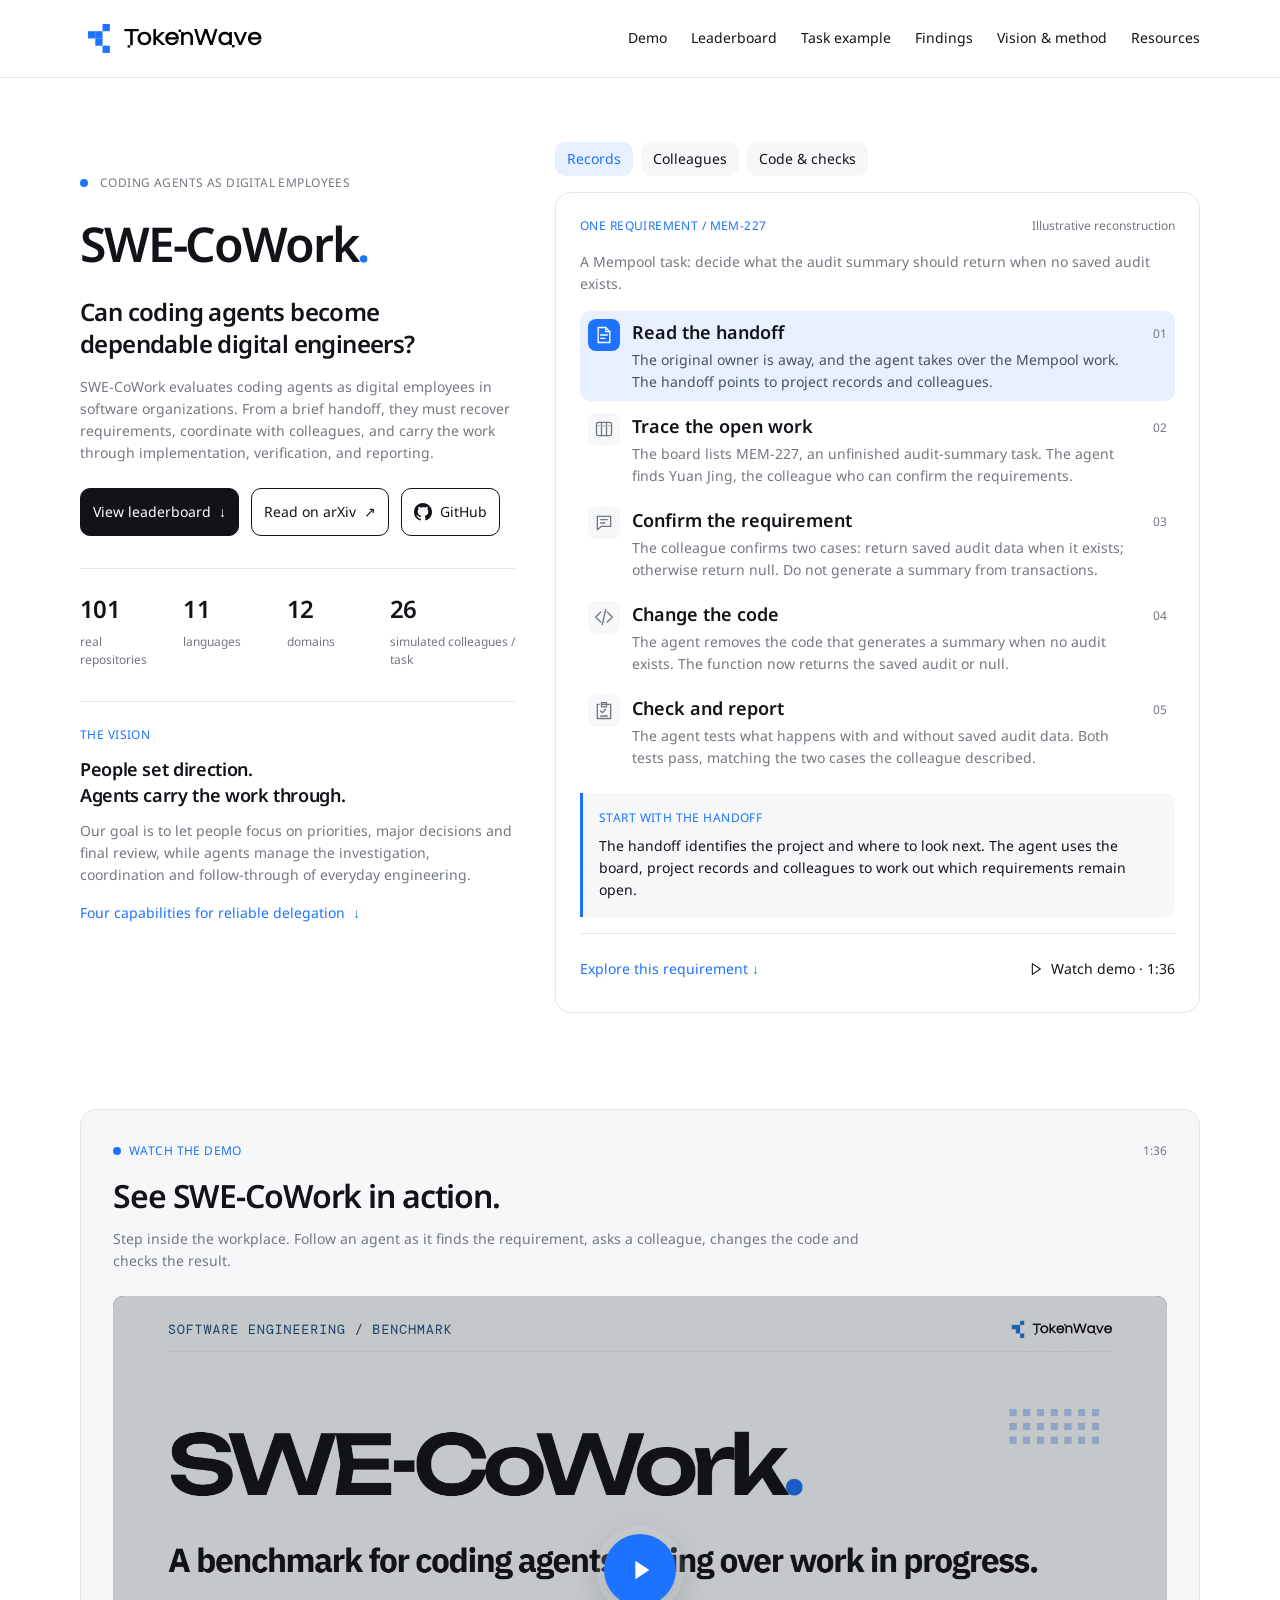
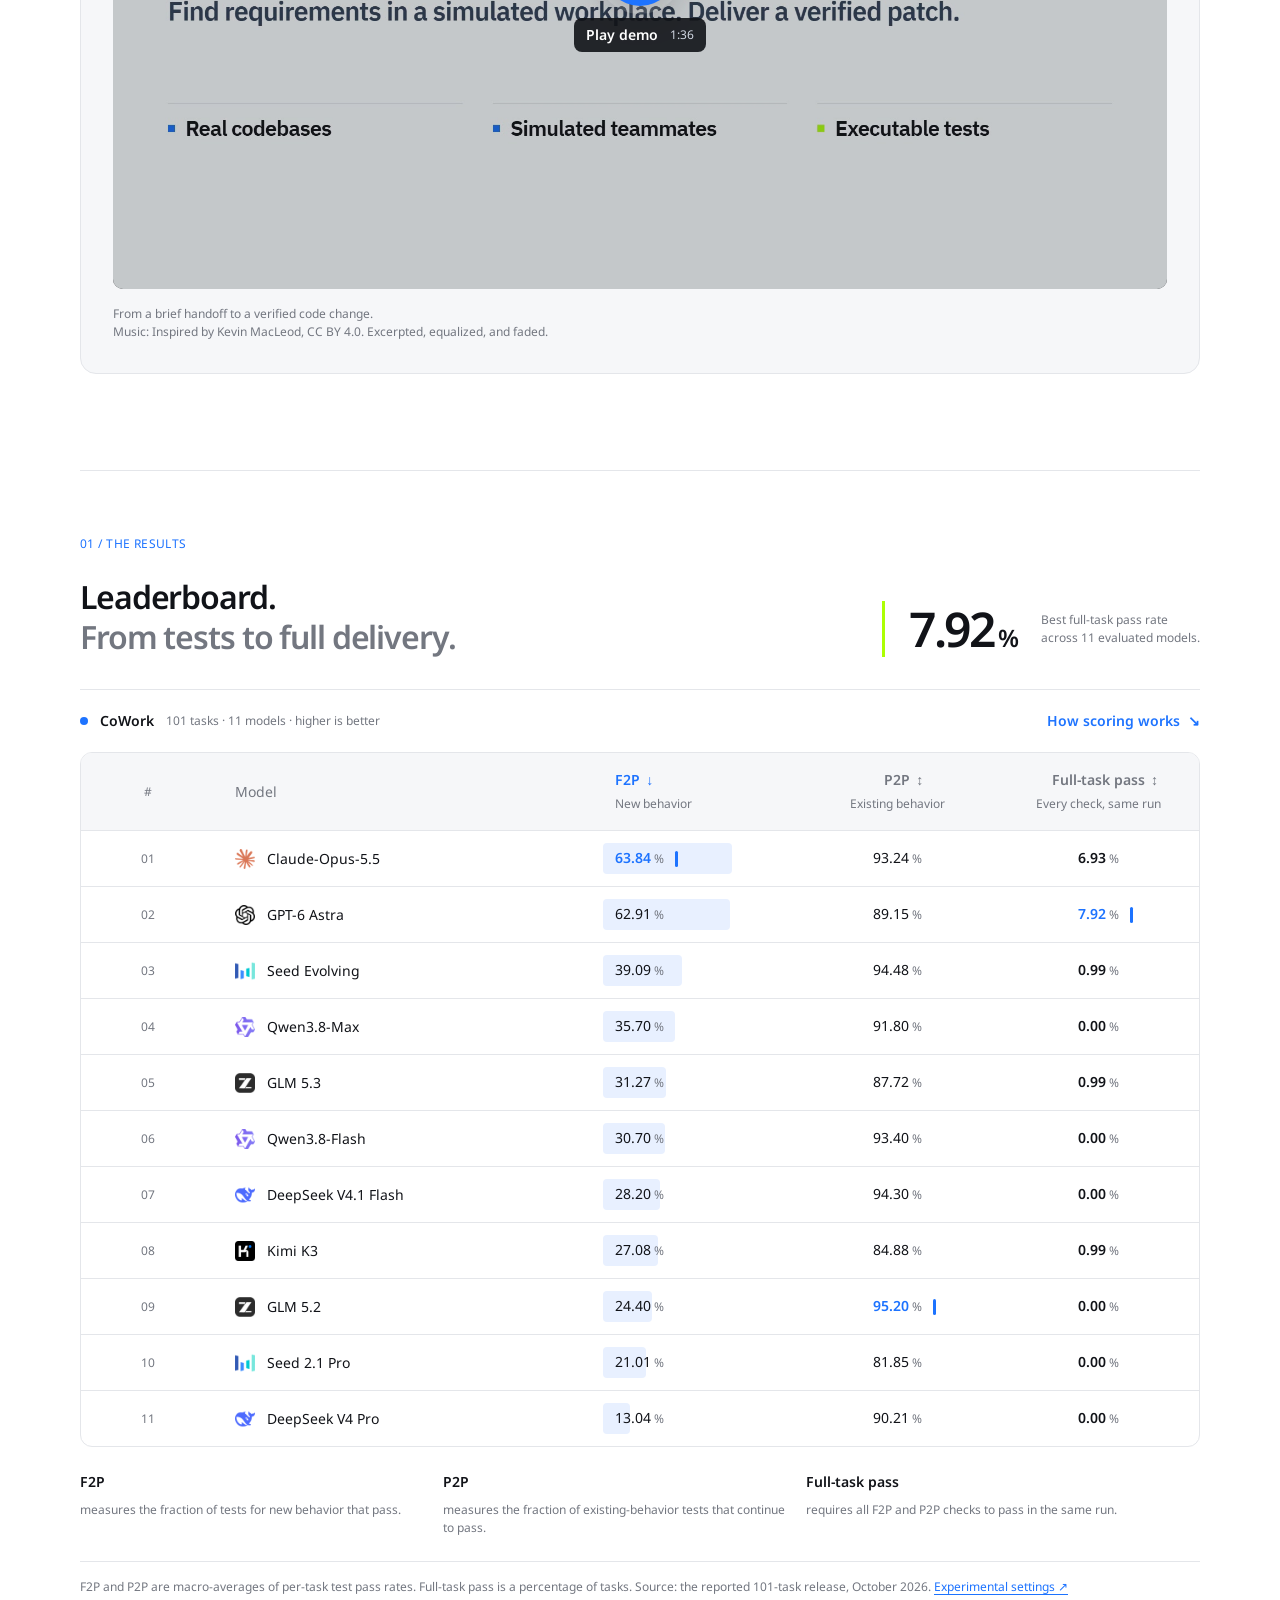
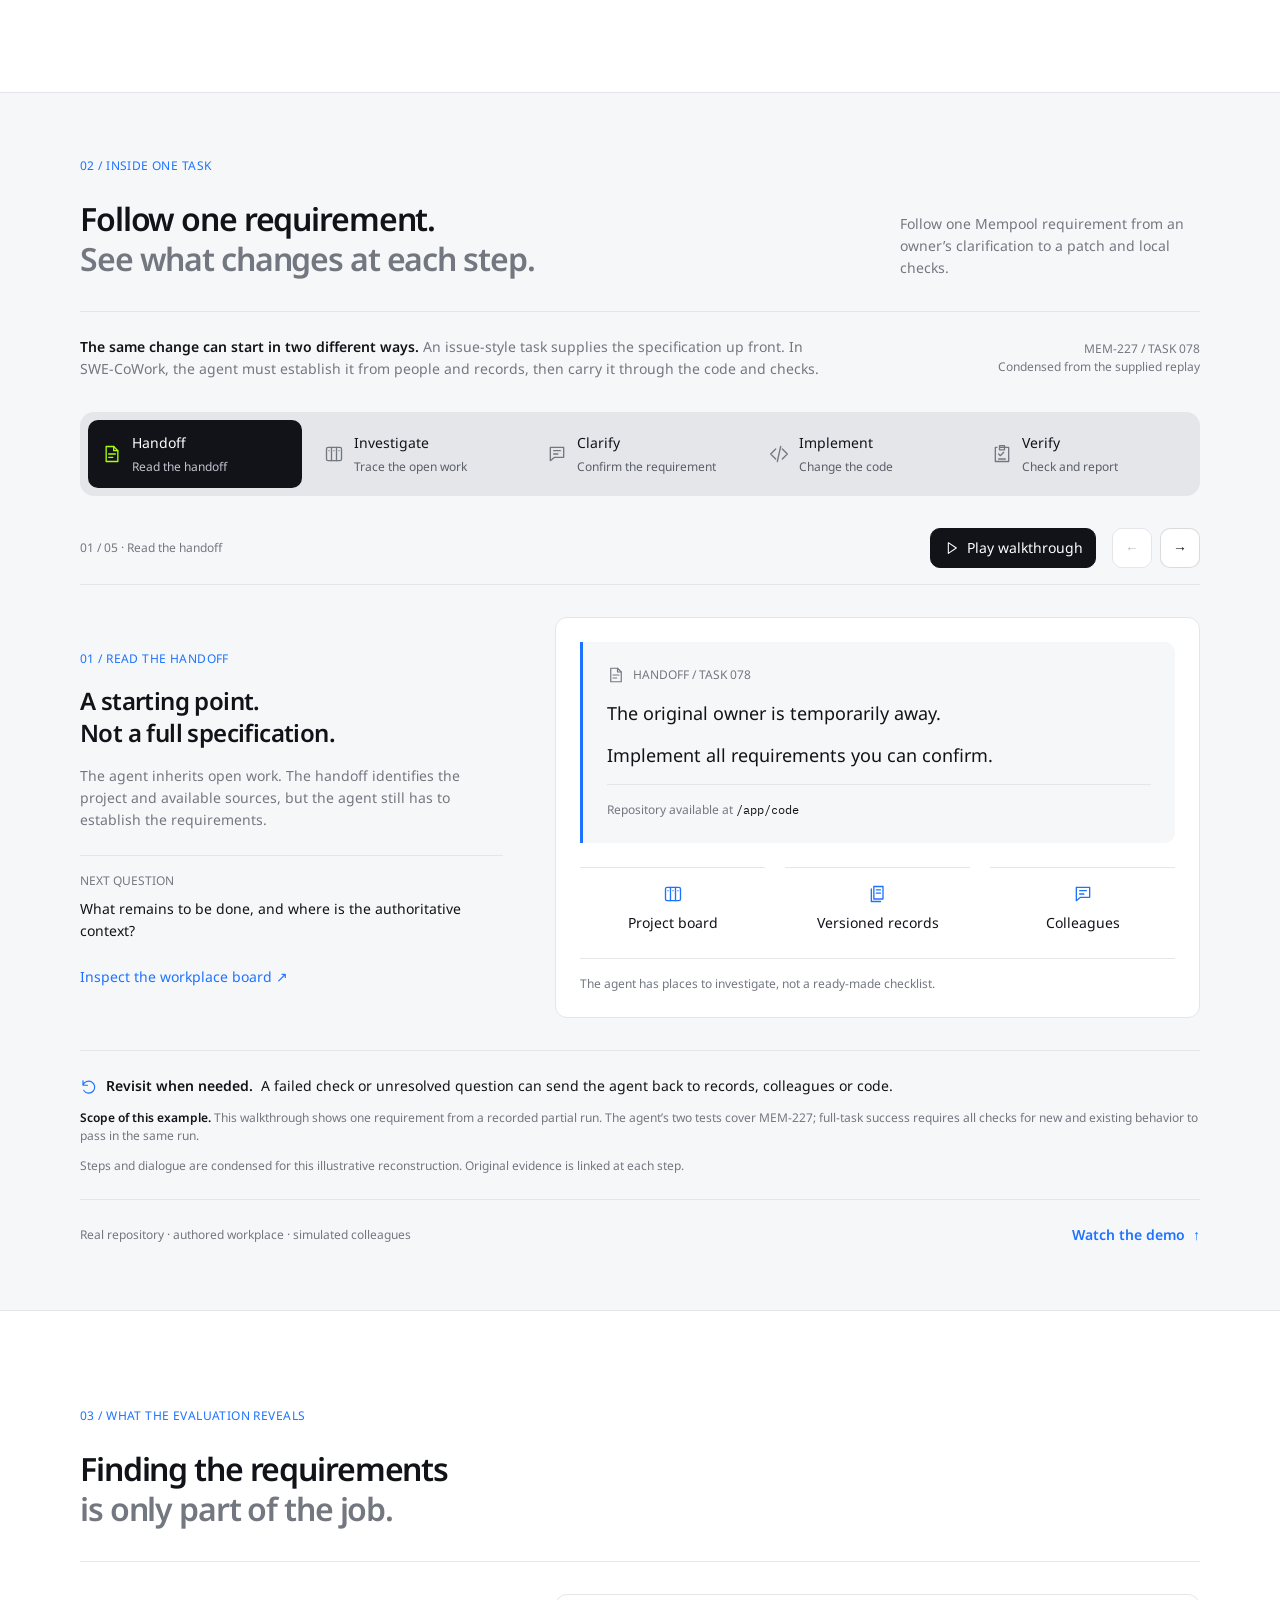
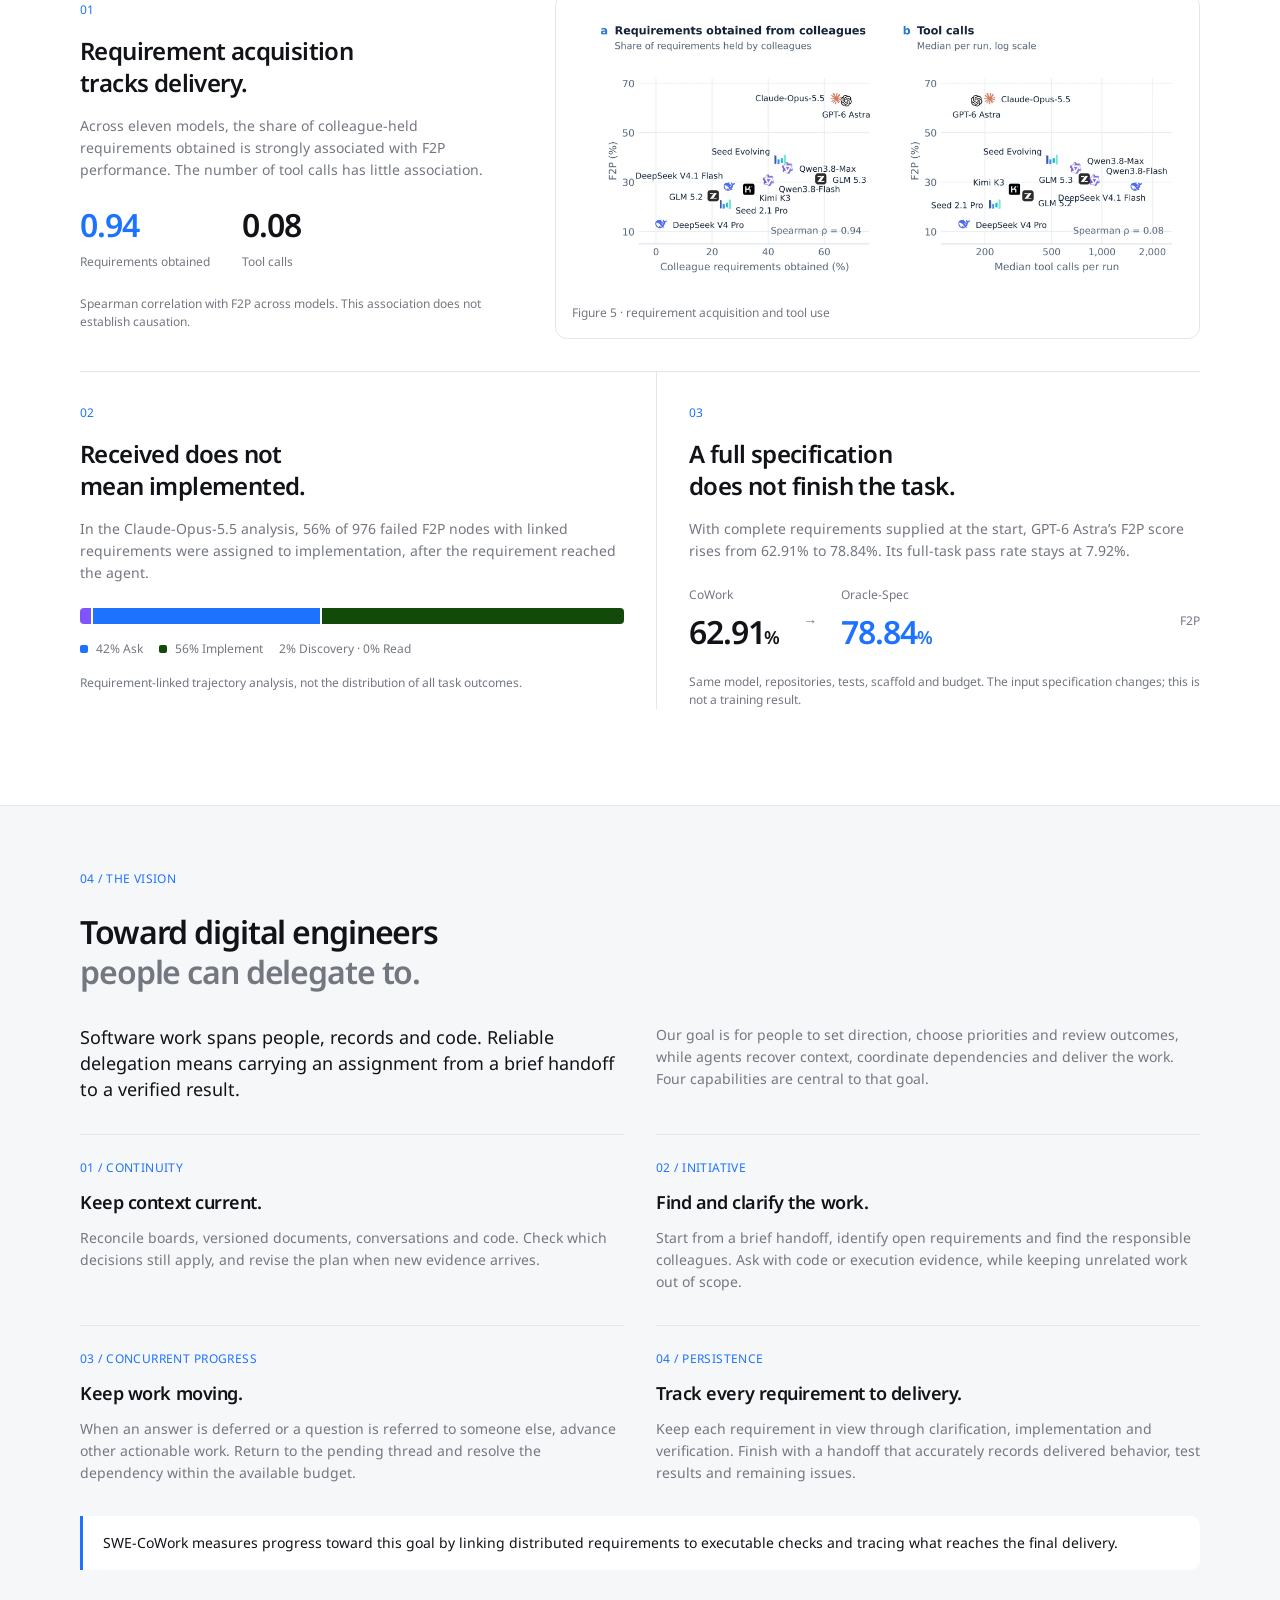
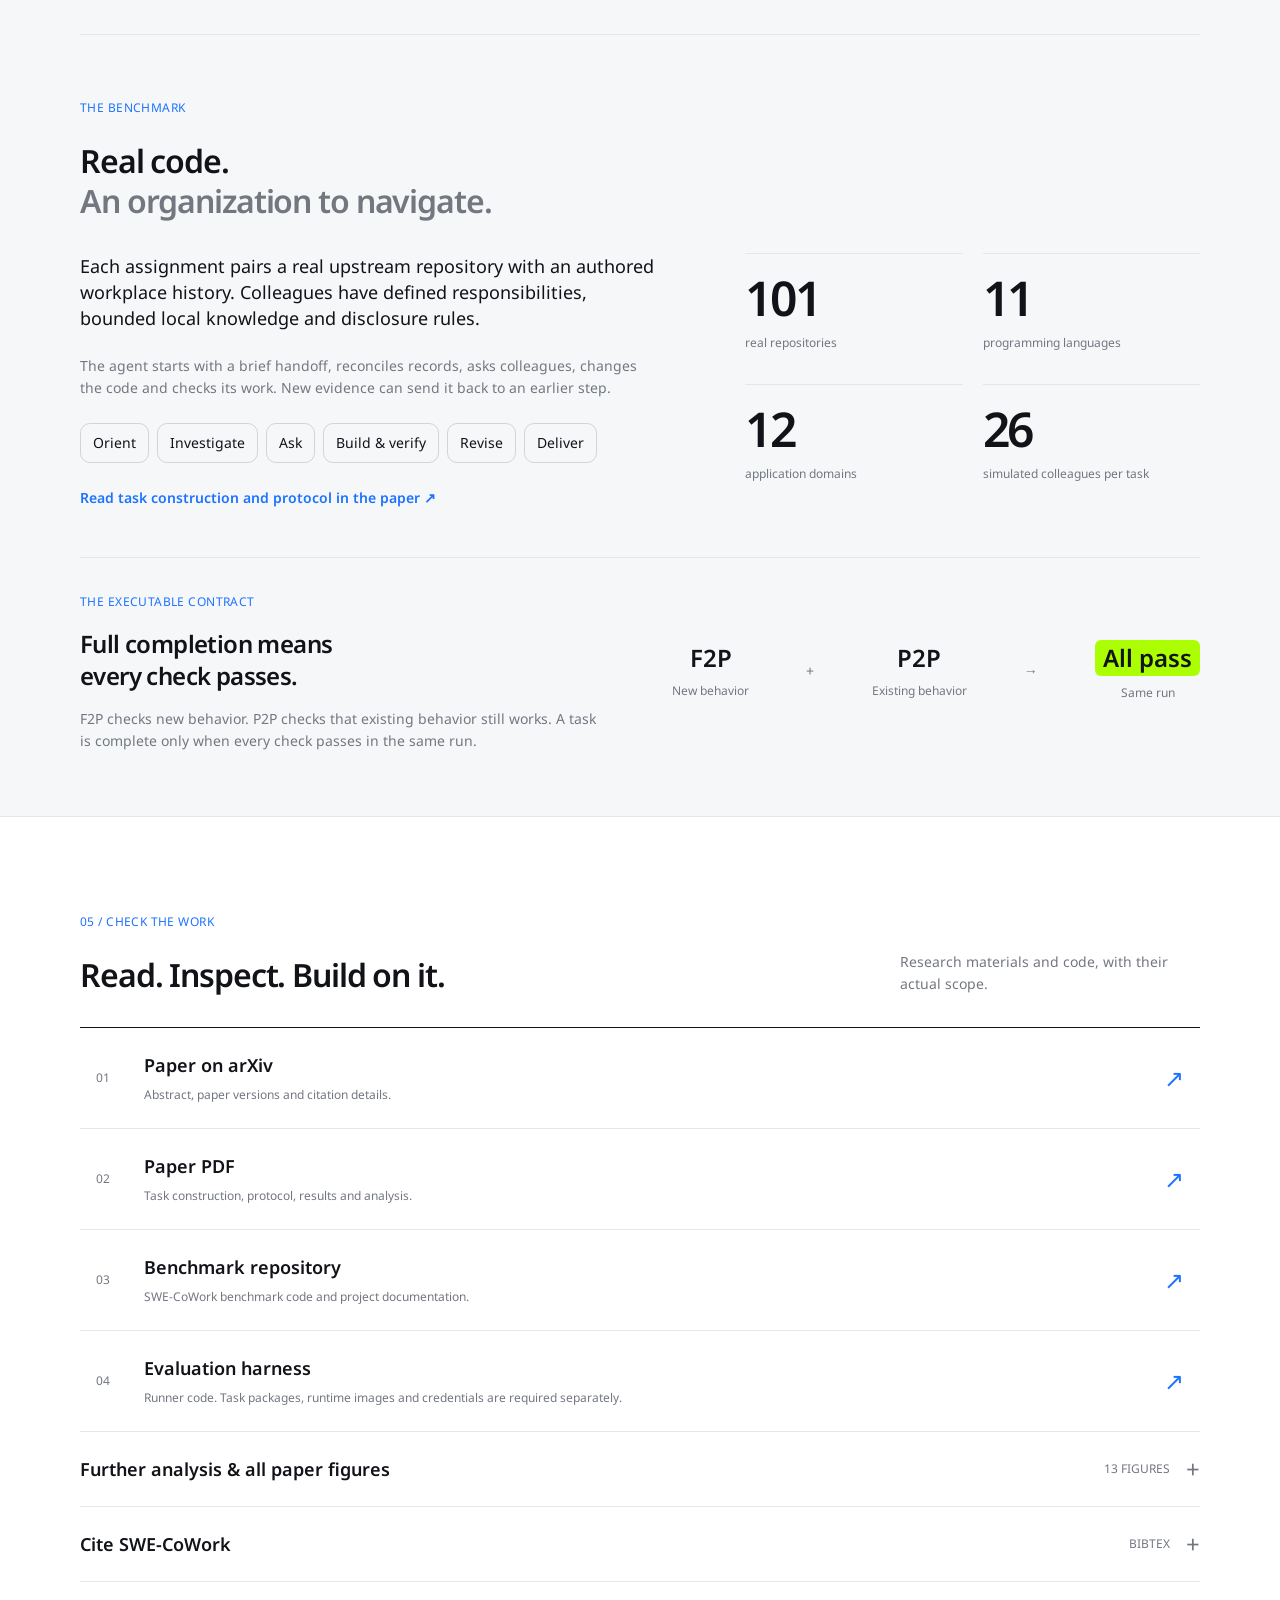
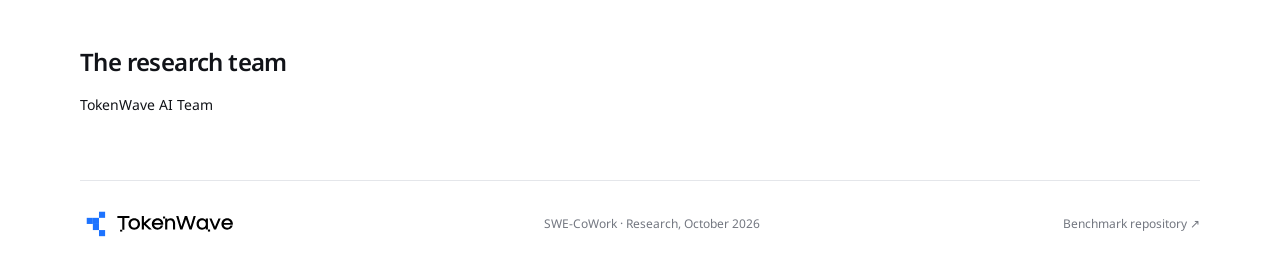
==== commit 250a60a2: "Trim resource links and use the complete arXiv citation" ====
--- a/index.html
+++ b/index.html
@@ -145,16 +145,16 @@
     </div></section>
 
     <section class="resources section wrap" id="resources" aria-labelledby="resources-title"><div class="section-top"><div><p class="eyebrow section-index">05 / CHECK THE WORK</p><h2 id="resources-title">Read. Inspect. Build on it.</h2></div><p class="section-aside">Research materials and code, with their actual scope.</p></div>
-      <div class="resource-list"><a href="https://arxiv.org/abs/2611.20218" target="_blank" rel="noopener"><span class="resource-index">01</span><span><b>Paper on arXiv</b><small>Abstract, paper versions and citation details.</small></span><span aria-hidden="true">↗</span></a><a href="static/SWE-CoWork.pdf?v=20261116-paper-a45e218a" target="_blank" rel="noopener"><span class="resource-index">02</span><span><b>Paper PDF</b><small>Task construction, protocol, results and analysis.</small></span><span aria-hidden="true">↗</span></a><a href="https://github.com/TokenWave-AI/swe-cowork-bench" target="_blank" rel="noopener"><span class="resource-index">03</span><span><b>Benchmark repository</b><small>SWE-CoWork benchmark code and project documentation.</small></span><span aria-hidden="true">↗</span></a><a href="https://github.com/TokenWave-AI/cowork-bench-harness" target="_blank" rel="noopener"><span class="resource-index">04</span><span><b>Evaluation harness</b><small>Runner code. Task packages, runtime images and credentials are required separately.</small></span><span aria-hidden="true">↗</span></a><a href="https://github.com/TokenWave-AI/cowork-skill" target="_blank" rel="noopener"><span class="resource-index">05</span><span><b>Trajectory analysis</b><small>Analysis code and method. Internal task mappings and campaign traces are not included.</small></span><span aria-hidden="true">↗</span></a><a href="static/data/usage-medians.json" download><span class="resource-index">06</span><span><b>Reported usage medians</b><small>Download the source data behind the usage analysis.</small></span><span aria-hidden="true">↓</span></a></div>
+      <div class="resource-list"><a href="https://arxiv.org/abs/2611.20218" target="_blank" rel="noopener"><span class="resource-index">01</span><span><b>Paper on arXiv</b><small>Abstract, paper versions and citation details.</small></span><span aria-hidden="true">↗</span></a><a href="static/SWE-CoWork.pdf?v=20261116-paper-a45e218a" target="_blank" rel="noopener"><span class="resource-index">02</span><span><b>Paper PDF</b><small>Task construction, protocol, results and analysis.</small></span><span aria-hidden="true">↗</span></a><a href="https://github.com/TokenWave-AI/swe-cowork-bench" target="_blank" rel="noopener"><span class="resource-index">03</span><span><b>Benchmark repository</b><small>SWE-CoWork benchmark code and project documentation.</small></span><span aria-hidden="true">↗</span></a><a href="https://github.com/TokenWave-AI/cowork-bench-harness" target="_blank" rel="noopener"><span class="resource-index">04</span><span><b>Evaluation harness</b><small>Runner code. Task packages, runtime images and credentials are required separately.</small></span><span aria-hidden="true">↗</span></a></div>
       <details class="supplement"><summary><span>Further analysis & all paper figures</span><span class="details-count">13 FIGURES <i aria-hidden="true">+</i></span></summary><div class="supplement-content"><p>Full figure captions are retained from the original project page. Select any figure to inspect it at full resolution.</p><div class="figure-gallery"><figure class="paper-figure"><button class="zoom-image" type="button" data-image="static/figures/fig01.webp" data-caption="Figure 1  The same Click requirement presented directly as an issue (left) and within an ongoing SWE-CoWork assignment (right). Knowledge is distributed among digital employees and workplace records; the agent recovers the requirement, consults the responsible colleague, implements and verifies the change, and updates its interpretation when new evidence appears." aria-label="Enlarge The same Click requirement as an issue-based task and as an ongoing SWE-CoWork assignment"><img src="static/figures/fig01.webp" alt="The same Click requirement as an issue-based task and as an ongoing SWE-CoWork assignment" loading="lazy"></button><figcaption><b>Figure 1</b> The same Click requirement presented directly as an issue (left) and within an ongoing SWE-CoWork assignment (right). Knowledge is distributed among digital employees and workplace records; the agent recovers the requirement, consults the responsible colleague, implements and verifies the change, and updates its interpretation when new evidence appears.</figcaption></figure><figure class="paper-figure"><button class="zoom-image" type="button" data-image="static/figures/fig02.webp" data-caption="Figure 2  Composition of the 101 SWE-CoWork tasks: (a) primary language, (b) application domain, (c) production lines added, on a log axis, (d) verifier test nodes per task. Dashed lines mark medians." aria-label="Enlarge Composition of the 101 tasks"><img src="static/figures/fig02.webp" alt="Composition of the 101 tasks" loading="lazy"></button><figcaption><b>Figure 2</b> Composition of the 101 SWE-CoWork tasks: (a) primary language, (b) application domain, (c) production lines added, on a log axis, (d) verifier test nodes per task. Dashed lines mark medians.</figcaption></figure><figure class="paper-figure"><button class="zoom-image" type="button" data-image="static/figures/fig03.webp" data-caption="Figure 3  An owner clarification changes a timesheet export implementation in a recorded run (task 094, Kimai). The owner specifies that the user’s preference must be evaluated on every render, and the agent updates its implementation and tests." aria-label="Enlarge An owner clarification changes a timesheet export in task 094, Kimai"><img src="static/figures/fig03.webp" alt="An owner clarification changes a timesheet export in task 094, Kimai" loading="lazy"></button><figcaption><b>Figure 3</b> An owner clarification changes a timesheet export implementation in a recorded run (task 094, Kimai). The owner specifies that the user’s preference must be evaluated on every render, and the agent updates its implementation and tests.</figcaption></figure><figure class="paper-figure"><button class="zoom-image" type="button" data-image="static/figures/fig04.webp" data-caption="Figure 4  Five workplace information challenges and the judgments they require, organized by the timing, provenance, and authority of evidence. The panels use schematic situations and condensed workplace-record examples." aria-label="Enlarge Five workplace information challenges: late evidence, superseded conclusions, ambiguous provenance, scope distractors, and fragmented ownership"><img src="static/figures/fig04.webp" alt="Five workplace information challenges: late evidence, superseded conclusions, ambiguous provenance, scope distractors, and fragmented ownership" loading="lazy"></button><figcaption><b>Figure 4</b> Five workplace information challenges and the judgments they require, organized by the timing, provenance, and authority of evidence. The panels use schematic situations and condensed workplace-record examples.</figcaption></figure><figure class="paper-figure"><button class="zoom-image" type="button" data-image="static/figures/fig05.webp" data-caption="Figure 5  Requirement acquisition, tool calls, and delivery across eleven models. (a) F2P against the share of colleague-held requirements disclosed during the run (Spearman ρ = 0.94). (b) F2P against median tool calls per run, on a log axis (ρ = 0.08)." aria-label="Enlarge F2P against requirement acquisition and tool calls across eleven models"><img src="static/figures/fig05.webp" alt="F2P against requirement acquisition and tool calls across eleven models" loading="lazy"></button><figcaption><b>Figure 5</b> Requirement acquisition, tool calls, and delivery across eleven models. (a) F2P against the share of colleague-held requirements disclosed during the run (Spearman ρ = 0.94). (b) F2P against median tool calls per run, on a log axis (ρ = 0.08).</figcaption></figure><figure class="paper-figure"><button class="zoom-image" type="button" data-image="static/figures/usage_medians_vs_f2p.webp" data-caption="Figure 6  Model calls, token usage, and delivery. Each point pairs a model’s per-run usage median with its full-release F2P. The output axis uses a log scale. Dots and leaders mark exact values where nearby logos are offset. Seed Evolving input is approximate; its output median is unavailable." aria-label="Enlarge Median model calls, input tokens and output tokens against full-release F2P"><img src="static/figures/usage_medians_vs_f2p.webp" alt="Median model calls, input tokens and output tokens against full-release F2P" loading="lazy"></button><figcaption><b>Figure 6</b> Model calls, token usage, and delivery. Each point pairs a model’s per-run usage median with its full-release F2P. The output axis uses a log scale. Dots and leaders mark exact values where nearby logos are offset. Seed Evolving input is approximate; its output median is unavailable.</figcaption></figure><figure class="paper-figure"><button class="zoom-image" type="button" data-image="static/figures/tool_compaction_vs_f2p.webp" data-caption="Figure 7  Tool use, context compaction, and delivery across nine models. Tool calls use a logarithmic axis; compactions use a linear axis to include zero. Dots and leaders mark exact values where nearby logos are offset." aria-label="Enlarge Median tool calls and context compactions against full-release F2P for nine models"><img src="static/figures/tool_compaction_vs_f2p.webp" alt="Median tool calls and context compactions against full-release F2P for nine models" loading="lazy"></button><figcaption><b>Figure 7</b> Tool use, context compaction, and delivery across nine models. Tool calls use a logarithmic axis; compactions use a linear axis to include zero. Dots and leaders mark exact values where nearby logos are offset.</figcaption></figure><figure class="paper-figure"><button class="zoom-image" type="button" data-image="static/figures/workplace_exploration_vs_f2p.webp" data-caption="Figure 8  Workplace exploration, first code edit, and delivery. Full-release F2P against per-run medians of (a) workplace queries before the first code edit, (b) the tool-call index of that edit, (c) that index as a percentage of all tool calls in the run, (d) workplace queries over the full run, and (e) messages sent to colleagues. Panels (a–d) cover eight models; (e) covers the seven with a reported message median. Panel (c) uses the median of per-run percentages. All axes are linear. Dots and leaders mark exact values where nearby logos are offset." aria-label="Enlarge Workplace queries, first-edit position and colleague messages against full-release F2P for eight models"><img src="static/figures/workplace_exploration_vs_f2p.webp" alt="Workplace queries, first-edit position and colleague messages against full-release F2P for eight models" loading="lazy"></button><figcaption><b>Figure 8</b> Workplace exploration, first code edit, and delivery. Full-release F2P against per-run medians of (a) workplace queries before the first code edit, (b) the tool-call index of that edit, (c) that index as a percentage of all tool calls in the run, (d) workplace queries over the full run, and (e) messages sent to colleagues. Panels (a–d) cover eight models; (e) covers the seven with a reported message median. Panel (c) uses the median of per-run percentages. All axes are linear. Dots and leaders mark exact values where nearby logos are offset.</figcaption></figure><figure class="paper-figure"><button class="zoom-image" type="button" data-image="static/figures/fig06.webp" data-caption="Figure 9  Requirement acquisition and loss in Claude-Opus-5.5. (a) Colleague-held requirements by acquisition state. (b) F2P pass rates by whether the requirement reached the agent. (c) Earliest observed loss stage for failed nodes." aria-label="Enlarge Requirement acquisition and loss in Claude-Opus-5.5"><img src="static/figures/fig06.webp" alt="Requirement acquisition and loss in Claude-Opus-5.5" loading="lazy"></button><figcaption><b>Figure 9</b> Requirement acquisition and loss in Claude-Opus-5.5. (a) Colleague-held requirements by acquisition state. (b) F2P pass rates by whether the requirement reached the agent. (c) Earliest observed loss stage for failed nodes.</figcaption></figure><figure class="paper-figure"><button class="zoom-image" type="button" data-image="static/figures/fig07.webp" data-caption="Figure 10  Follow-through and reporting in Claude-Opus-5.5. (a) Delivery claims compared with test outcomes. (b) Deferred threads and their follow-up. (c) Timing of colleague messages within a run." aria-label="Enlarge Follow-through and reporting in Claude-Opus-5.5"><img src="static/figures/fig07.webp" alt="Follow-through and reporting in Claude-Opus-5.5" loading="lazy"></button><figcaption><b>Figure 10</b> Follow-through and reporting in Claude-Opus-5.5. (a) Delivery claims compared with test outcomes. (b) Deferred threads and their follow-up. (c) Timing of colleague messages within a run.</figcaption></figure><figure class="paper-figure"><button class="zoom-image" type="button" data-image="static/figures/fig08.webp" data-caption="Figure 11  Claude-Opus-5.5 behavior profile. (a) Share of assessable runs by observed behavior, from ineffective to adaptive. (b) Spearman associations with per-task F2P, with exploratory 95% bootstrap intervals." aria-label="Enlarge Claude-Opus-5.5 behavior profile"><img src="static/figures/fig08.webp" alt="Claude-Opus-5.5 behavior profile" loading="lazy"></button><figcaption><b>Figure 11</b> Claude-Opus-5.5 behavior profile. (a) Share of assessable runs by observed behavior, from ineffective to adaptive. (b) Spearman associations with per-task F2P, with exploratory 95% bootstrap intervals.</figcaption></figure><figure class="paper-figure"><button class="zoom-image" type="button" data-image="static/figures/fig09.webp" data-caption="Figure 12  Effort, outcomes and stopping in Claude-Opus-5.5. (a–c) Tool calls, colleague messages and hours against per-task F2P. (d) Distribution of F2P over the 101 tasks. (e) How runs ended, including stops with known, actionable gaps." aria-label="Enlarge Effort, outcomes and stopping in Claude-Opus-5.5"><img src="static/figures/fig09.webp" alt="Effort, outcomes and stopping in Claude-Opus-5.5" loading="lazy"></button><figcaption><b>Figure 12</b> Effort, outcomes and stopping in Claude-Opus-5.5. (a–c) Tool calls, colleague messages and hours against per-task F2P. (d) Distribution of F2P over the 101 tasks. (e) How runs ended, including stops with known, actionable gaps.</figcaption></figure><figure class="paper-figure"><button class="zoom-image" type="button" data-image="static/figures/fig10.webp" data-caption="Figure 13  Examples of evidence assessment in workplace records. (a) A published correction supersedes an earlier return shape. (b) Run identifiers expose a discrepancy in copied terminal output. (c) Output semantics and an open question about stream ownership." aria-label="Enlarge Examples of evidence assessment in workplace records"><img src="static/figures/fig10.webp" alt="Examples of evidence assessment in workplace records" loading="lazy"></button><figcaption><b>Figure 13</b> Examples of evidence assessment in workplace records. (a) A published correction supersedes an earlier return shape. (b) Run identifiers expose a discrepancy in copied terminal output. (c) Output semantics and an open question about stream ownership.</figcaption></figure></div><div class="additional-data"><a href="static/data/workplace-medians.json" download>Workplace exploration medians ↓</a><a href="original/index.html#usage" target="_blank" rel="noopener">Interactive usage analysis ↗</a><a href="original/index.html#workplace" target="_blank" rel="noopener">Interactive workplace analysis ↗</a></div></div></details>
-      <details class="supplement"><summary><span>Cite SWE-CoWork</span><span class="details-count">BIBTEX <i aria-hidden="true">+</i></span></summary><div class="supplement-content"><button class="copy-button" id="copy-citation" type="button">Copy citation</button><pre id="citation">@misc{swecowork2026,
-  title  = {SWE-CoWork: Benchmarking Coding Agents as Digital Employees in Organizations},
-  author = {Lei, Xinping and Liu, Minghao and Zhu, Ruijie and Hu, Xiaohui and others},
-  year   = {2026},
-  note   = {TokenWave AI},
-  eprint = {2611.20218},
-  archivePrefix = {arXiv},
-  url    = {https://arxiv.org/abs/2611.20218}
+      <details class="supplement"><summary><span>Cite SWE-CoWork</span><span class="details-count">BIBTEX <i aria-hidden="true">+</i></span></summary><div class="supplement-content"><button class="copy-button" id="copy-citation" type="button">Copy citation</button><pre id="citation">@misc{lei2026swecoworkbenchmarkingcodingagents,
+      title={SWE-CoWork: Benchmarking Coding Agents as Digital Employees in Organizations},
+      author={Xinping Lei and Minghao Liu and Ruijie Zhu and Xiaohui Hu and Xingqiao Li and Ao Zhang and Wenhao Chai and Han Li and Tao Wang and Jingyuan Zhang and Enduo Zhao and Yunfeng Shi and Yiming Liang and Zetao Yang and Xingjian Wang and Yifan Yao and Xinkai Ma and Yingru Li and Tianhan Yang and Huan Zhou and Weiran Shi and Shen Yan and Jiaheng Liu and Stephen Huang and Eli Cheung and Weihao Xuan},
+      year={2026},
+      eprint={2611.20218},
+      archivePrefix={arXiv},
+      primaryClass={cs.SE},
+      url={https://arxiv.org/abs/2611.20218},
 }</pre><p id="copy-status" role="status"></p></div></details>
       <section class="authors" aria-labelledby="authors-title"><h3 id="authors-title">The research team</h3><p class="team-credit">TokenWave AI Team</p></section>
     </section>
